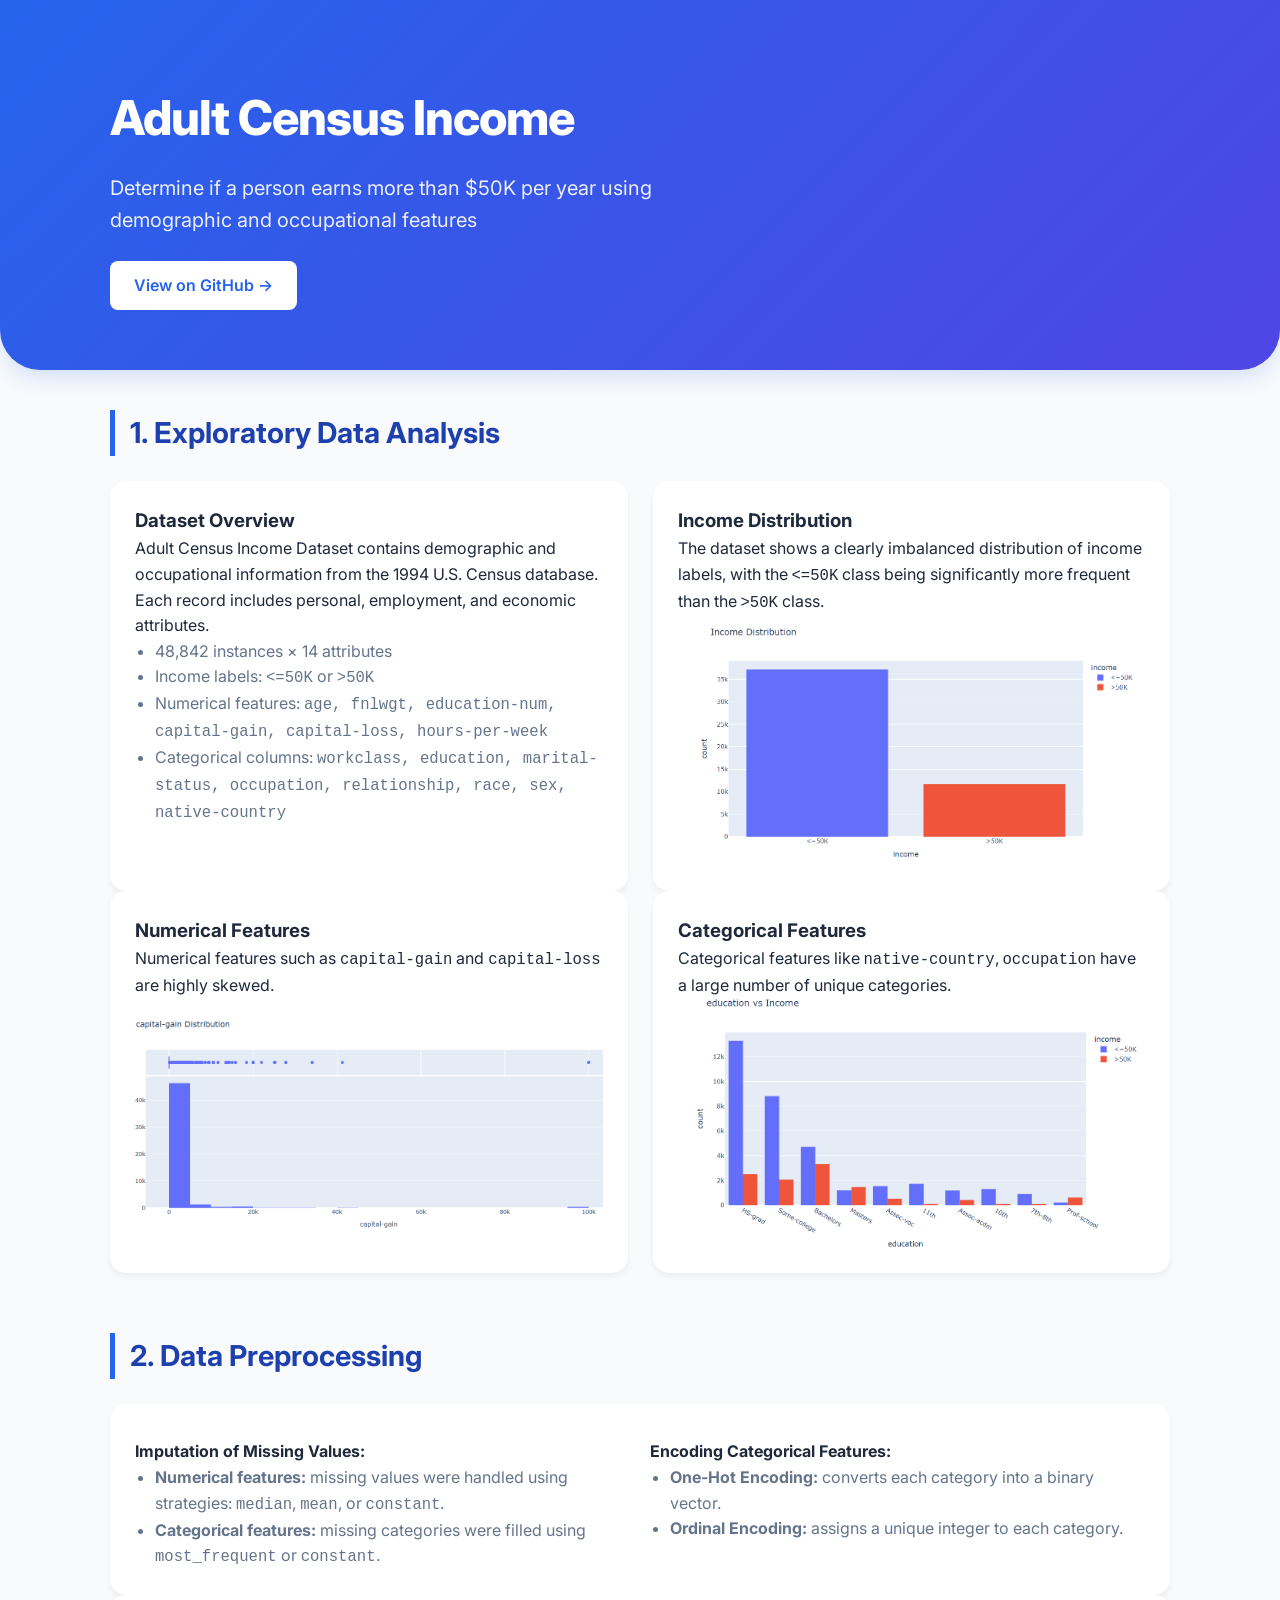
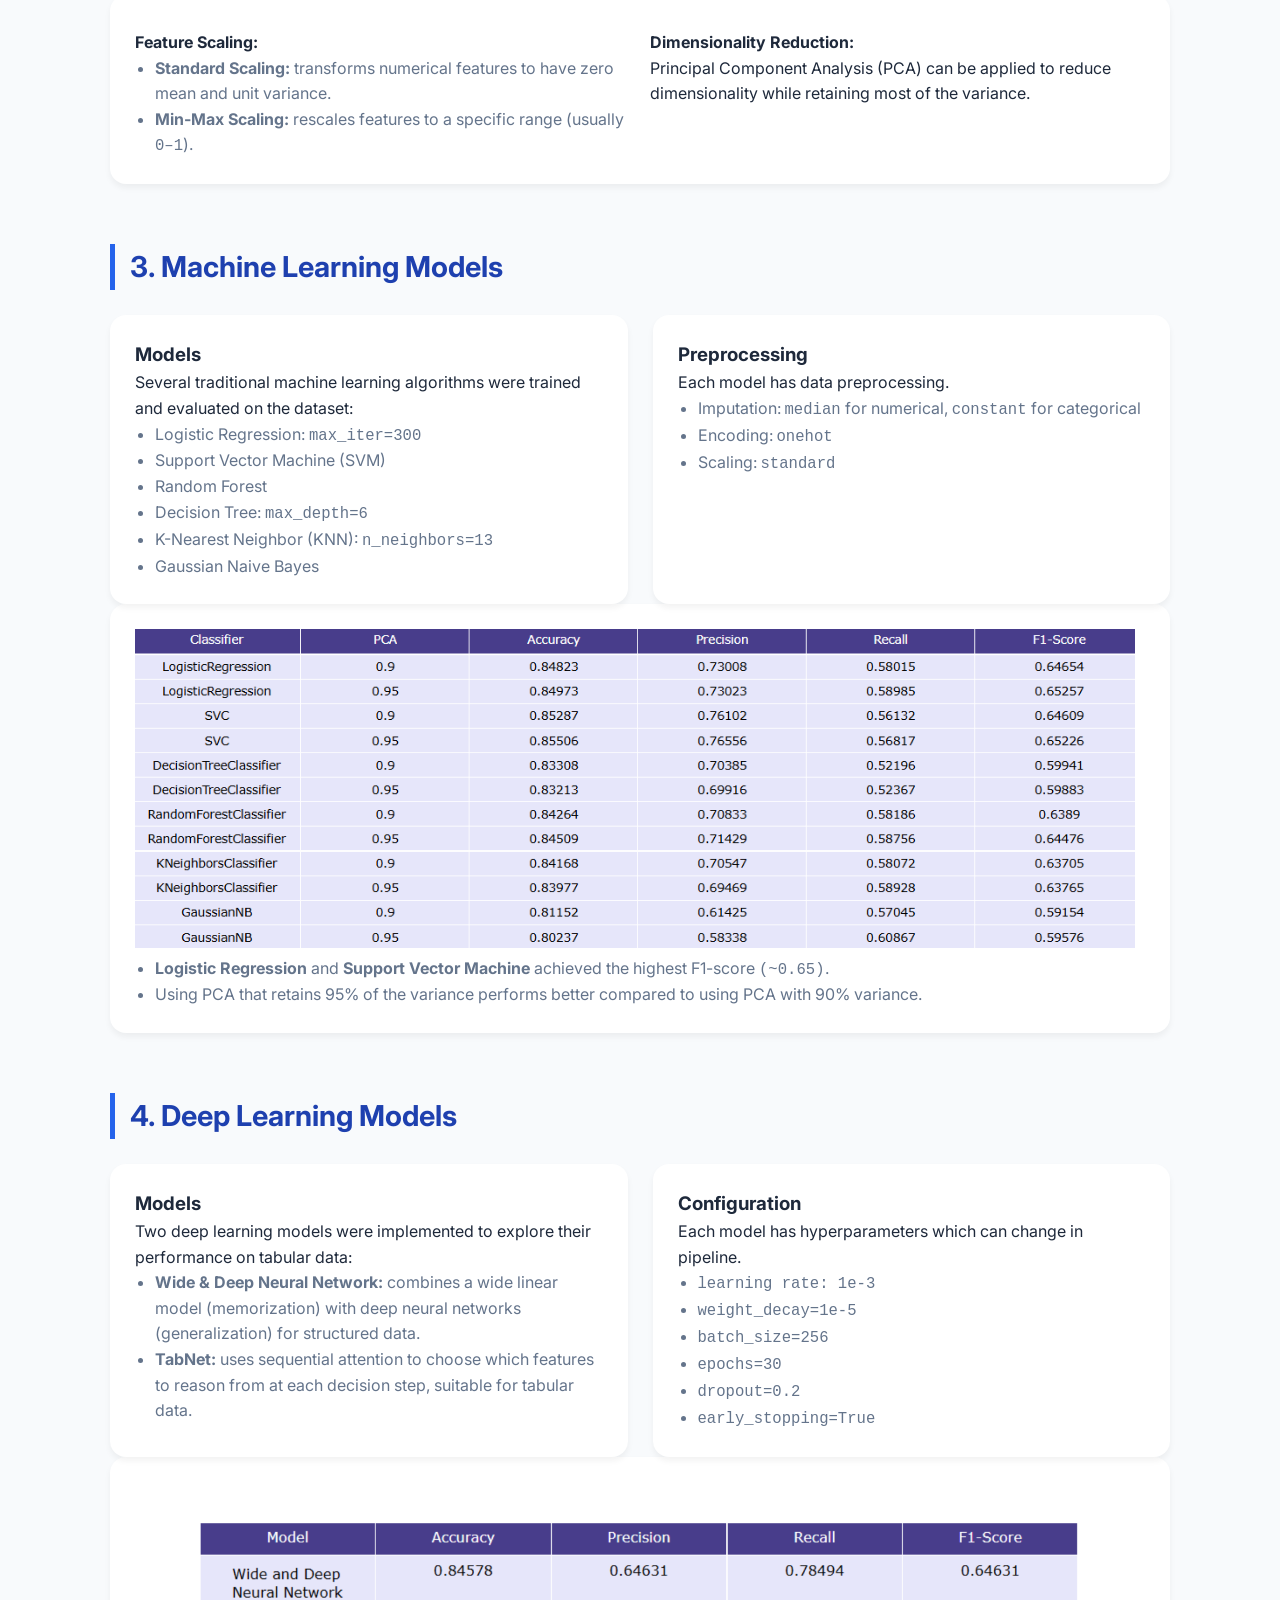
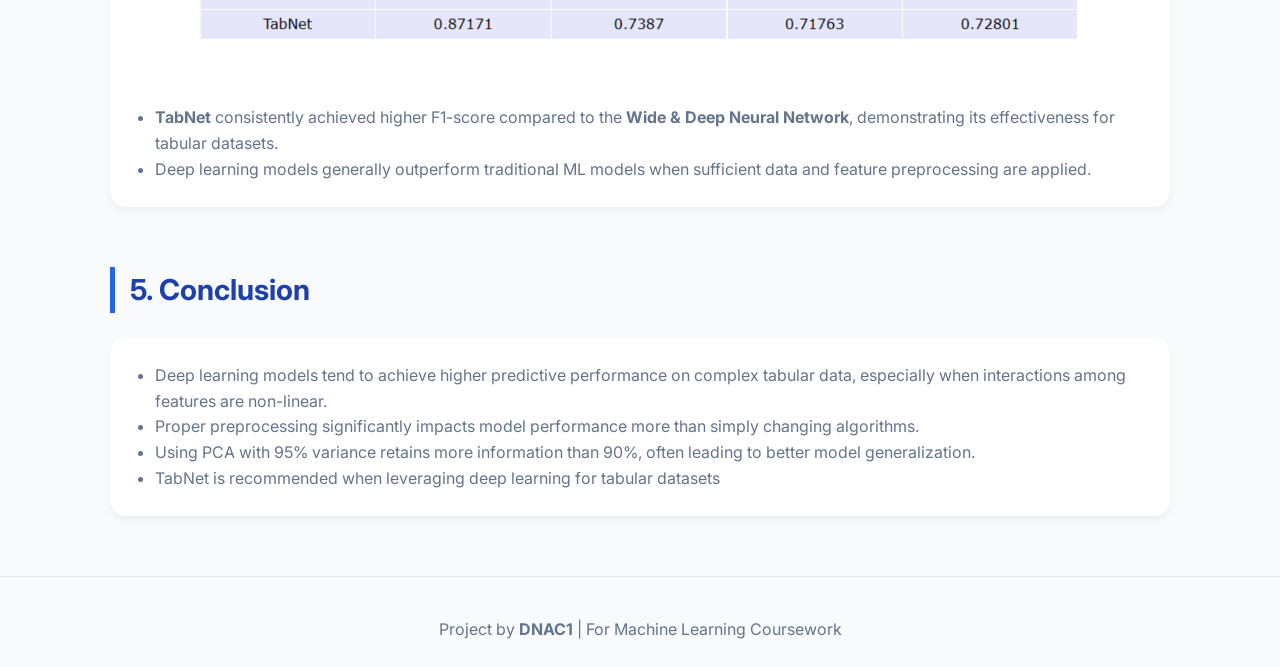
==== docs/assignment1.html @ d0941c01 "assignment1" ====
<!DOCTYPE html>
<html lang="en">
<head>
    <meta charset="UTF-8">
    <meta name="viewport" content="width=device-width, initial-scale=1.0">
    <title>Adult Census Income | Assignment 1</title>
    <link href="https://fonts.googleapis.com/css2?family=Inter:wght@300;400;600;800&display=swap" rel="stylesheet">
    <link rel="icon" href="logo.ico" type="image/x-icon">

    <style>
        /* ======= (same CSS as your original — unchanged) ======= */
        :root {
            --primary: #2563eb;
            --primary-dark: #1e40af;
            --secondary: #f1f5f9;
            --text-main: #1e293b;
            --text-muted: #64748b;
            --bg: #f8fafc;
            --card-bg: #ffffff;
            --success: #10b981;
        }
        * { margin: 0; padding: 0; box-sizing: border-box; }
        body { font-family: 'Inter', sans-serif; background-color: var(--bg); color: var(--text-main); line-height: 1.6; }
        .container { max-width: 1100px; margin: 0 auto; padding: 0 20px; }
        header {
            background: linear-gradient(135deg, #2563eb 0%, #4f46e5 100%);
            color: white;
            padding: 80px 0 60px;
            margin-bottom: 40px;
            border-radius: 0 0 40px 40px;
            box-shadow: 0 10px 25px -5px rgba(37, 99, 235, 0.2);
        }
        h1 { font-size: 3rem; font-weight: 800; margin-bottom: 15px; letter-spacing: -1px; }
        .subtitle { font-size: 1.25rem; opacity: 0.9; max-width: 600px; }
        .btn {
            display: inline-block;
            background: white; color: var(--primary);
            padding: 12px 24px;
            border-radius: 8px;
            text-decoration: none;
            font-weight: 600;
            margin-top: 25px; transition: 0.2s;
        }
        .btn:hover { transform: translateY(-2px); box-shadow: 0 4px 12px rgba(0,0,0,0.15); }
        section { margin-bottom: 60px; }
        .section-title {
            font-size: 1.8rem; margin-bottom: 25px;
            color: var(--primary-dark);
            border-left: 5px solid var(--primary);
            padding-left: 15px;
        }
        .grid { display: grid; grid-template-columns: repeat(auto-fit, minmax(300px,1fr)); gap: 25px; }
        .card {
            background: var(--card-bg);
            border-radius: 16px;
            padding: 25px;
            box-shadow: 0 4px 6px rgba(0,0,0,0.05);
            transition: 0.2s;
        }
        .card:hover { transform: translateY(-3px); }
        .img-placeholder { width: 100%; height: 250px; background: #e2e8f0;
            display: flex; align-items: center; justify-content: center; color: var(--text-muted); font-weight: 600;
            border-radius: 8px; overflow: hidden;
        }
        .img-placeholder img { width: 100%; height: 100%; object-fit: cover; }
        .full-width-img { height: 350px; }
        .metrics-table {
            width: 100%; border-collapse: collapse;
            background: white; border-radius: 12px; overflow: hidden;
            box-shadow: 0 4px 6px rgba(0,0,0,0.05);
        }
        .metrics-table th, .metrics-table td {
            padding: 15px; text-align: left; border-bottom: 1px solid #e2e8f0;
        }
        code {font-size: 1.2em;} 
        .metrics-table th { background: var(--secondary); color: var(--primary-dark); }
        .tag { display:inline-block; padding:4px 8px; border-radius:4px; font-size:0.8rem; font-weight:600;}
        .tag-model { background:#dbeafe; color:#1e40af;}
        .tag-score { background:#d1fae5; color:#065f46;}
        footer { text-align:center; padding:40px; color:var(--text-muted); border-top:1px solid #e2e8f0; }
    </style>
</head>

<body>

<header>
    <div class="container">
        <h1>Adult Census Income</h1>
        <p class="subtitle">Determine if a person earns more than $50K per year using demographic and occupational features</p>
        <a href="https://github.com/broistg/ML-Assignment-DNAC1" class="btn">View on GitHub →</a>
    </div>
</header>

<main class="container">

    <!-- =============================================================== -->
    <!-- 1. Exploratory Data Analysis                                    -->
    <!-- =============================================================== -->

    <section>
        <h2 class="section-title">1. Exploratory Data Analysis</h2>

        <div class="grid">
            <div class="card">
                <h3>Dataset Overview</h3>
                <p>Adult Census Income Dataset contains demographic and occupational information from the 1994 U.S. Census database. Each record includes personal, employment, and economic attributes.</p>
                <ul style="margin-left: 20px; color: var(--text-muted);">
                    <li>48,842 instances × 14 attributes</li>
                    <li>Income labels: <code><=50K</code> or <code>>50K</code></li>
                    <li>Numerical features:</strong> <code>age, fnlwgt, education-num, capital-gain, capital-loss, hours-per-week</code></p></li>
                    <li>Categorical columns:</strong> <code>workclass, education, marital-status, occupation, relationship, race, sex, native-country</code></p></li>
                </ul>
            </div>

            <div class="card">
                <h3>Income Distribution</h3>
                <p>The dataset shows a clearly imbalanced distribution of income labels, with the <code><=50K</code> class being significantly more frequent than the <code>>50K</code> class.</p>
                <div class="img-placeholder">
                    <img src="assets/assignment1/income.png" alt="Income Distribution">
                </div>
            </div>
        </div>

        <div class="grid">
            <div class="card">
                <h3>Numerical Features</h3>
                <p>Numerical features such as <code>capital-gain</code> and <code>capital-loss</code> are highly skewed.</p>
                <div class="img-placeholder">
                    <img src="assets/assignment1/capital-gain.png" alt="capital-gain Distribution">
                </div>
            </div>

            <div class="card">
                <h3>Categorical Features</h3>
                <p>Categorical features like <code>native-country</code>, <code>occupation</code> have a large number of unique categories.</p>
                <div class="img-placeholder">
                    <img src="assets/assignment1/education.png" alt="education Distribution">
                </div>
            </div>
        </div>
    </section>


    <!-- =============================================================== -->
    <!-- 2. Data Preprocessing                                        -->
    <!-- =============================================================== -->

    <section>
        <h2 class="section-title">2. Data Preprocessing</h2>

        <div class="card">
            <div style="display: flex; flex-wrap: wrap; gap: 20px;">

                <div style="flex: 1;">
                    <p style="margin-top:10px;"><strong>Imputation of Missing Values:</strong></p>
                    <ul style="margin-left: 20px; color: var(--text-muted);">
                        <li><p><strong>Numerical features:</strong> missing values were handled using strategies: <code>median</code>, <code>mean</code>, or <code>constant</code>.</p></li>
                        <li><p><strong>Categorical features:</strong> missing categories were filled using <code>most_frequent</code> or <code>constant</code>.</p></li>
                    </ul>
                </div>

                <div style="flex: 1;">
                    <p style="margin-top:10px;"><strong>Encoding Categorical Features:</strong></p>
                    <ul style="margin-left: 20px; color: var(--text-muted);">
                        <li><p><strong>One-Hot Encoding:</strong> converts each category into a binary vector.</p></li>
                        <li><p><strong>Ordinal Encoding:</strong> assigns a unique integer to each category.</p></li>
                    </ul>
                </div>

            </div>
        </div>
        <div class="card">
            <div style="display: flex; flex-wrap: wrap; gap: 20px;">

                <div style="flex: 1;">
                    <p style="margin-top:10px;"><strong>Feature Scaling:</strong></p>
                    <ul style="margin-left: 20px; color: var(--text-muted);">
                        <li><p><strong>Standard Scaling:</strong> transforms numerical features to have zero mean and unit variance.</p></li>
                        <li><p><strong>Min-Max Scaling:</strong> rescales features to a specific range (usually <code>0–1</code>).</p></li>
                    </ul>
                </div>

                <div style="flex: 1;">
                    <p style="margin-top:10px;"><strong>Dimensionality Reduction:</strong></p>
                    <p>Principal Component Analysis (PCA) can be applied to reduce dimensionality while retaining most of the variance.</p>
                </div>

            </div>
        </div>

    </section>


    <!-- =============================================================== -->
    <!-- 3. Machine Learning Models                                            -->
    <!-- =============================================================== -->

    <section>
        <h2 class="section-title">3. Machine Learning Models</h2>

        <div class="grid">

            <div class="card">
                <h3>Models</h3>
                <p>Several traditional machine learning algorithms were trained and evaluated on the dataset:</p>
                <ul style="margin-left: 20px; color: var(--text-muted);">
                    <li><p>Logistic Regression: <code>max_iter=300</code></p></li>
                    <li><p>Support Vector Machine (SVM)</p></li>
                    <li><p>Random Forest</p></li>
                    <li><p>Decision Tree: <code>max_depth=6</code></p></li>
                    <li><p>K-Nearest Neighbor (KNN): <code>n_neighbors=13</code></p></li>
                    <li><p>Gaussian Naive Bayes</p></li>
                </ul>
            </div>

            <div class="card">
                <h3>Preprocessing</h3>
                <p>Each model has data preprocessing.  
                <ul style="margin-left: 20px; color: var(--text-muted);">
                    <li><p>Imputation: <code>median</code> for numerical, <code>constant</code> for categorical</p></li>
                    <li><p>Encoding: <code>onehot</code></p></li>
                    <li><p>Scaling: <code>standard</code></p></li>
                </ul>
            </div>

        </div>

        <div class="card">
            <img src="assets/assignment1/compare_1.png" alt="Compare" width=1000 height="auto">

            <div style="display: flex; flex-wrap: wrap; gap: 20px;">

                <div style="flex: 1;">
                    <ul style="margin-left: 20px; color: var(--text-muted);">
                        <li><p><strong>Logistic Regression</strong> and <strong>Support Vector Machine</strong> achieved the highest F1-score <code>(~0.65)</code>.</p></li>
                        <li><p>Using PCA that retains 95% of the variance performs better compared to using PCA with 90% variance.</p></li>
                    </ul>
                </div>

            </div>
        </div>

    </section>


    <!-- =============================================================== -->
    <!-- 4. Deep Learning Models                             -->
    <!-- =============================================================== -->

    <section>
        <h2 class="section-title">4. Deep Learning Models</h2>

        <div class="grid">

            <div class="card">
                <h3>Models</h3>
                <p>Two deep learning models were implemented to explore their performance on tabular data:</p>
                <ul style="margin-left: 20px; color: var(--text-muted);">
                    <li><p><strong>Wide & Deep Neural Network:</strong> combines a wide linear model (memorization) with deep neural networks (generalization) for structured data.</p></li>
                    <li><p><strong>TabNet:</strong> uses sequential attention to choose which features to reason from at each decision step, suitable for tabular data.</p></li>
                </ul>
            </div>

            <div class="card">
                <h3>Configuration</h3>
                <p>Each model has hyperparameters which can change in pipeline.  
                <ul style="margin-left: 20px; color: var(--text-muted);">
                    <li><p><code>learning rate: 1e-3</code></p></li>
                    <li><p><code>weight_decay=1e-5</code></p></li>
                    <li><p><code>batch_size=256</code></p></li>
                    <li><p><code>epochs=30</code></p></li>
                    <li><p><code>dropout=0.2</code></p></li>
                    <li><p><code>early_stopping=True</code></p></li>
                </ul>
            </div>

        </div>

        <div class="card">
            <img src="assets/assignment1/compare_2.png" alt="Compare" width=1000 height="auto">

            <div style="display: flex; flex-wrap: wrap; gap: 20px;">

                <div style="flex: 1;">
                    <ul style="margin-left: 20px; color: var(--text-muted);">
                        <li><p><strong>TabNet</strong> consistently achieved higher F1-score compared to the <strong>Wide & Deep Neural Network</strong>, demonstrating its effectiveness for tabular datasets.</p></li>
                        <li><p>Deep learning models generally outperform traditional ML models when sufficient data and feature preprocessing are applied.</p></li>
                    </ul>
                </div>

            </div>
        </div>

    </section>


    <!-- =============================================================== -->
    <!-- 5. Conclusion                                                   -->
    <!-- =============================================================== -->

    <section>
        <h2 class="section-title">5. Conclusion</h2>

        <div class="card">
            <ul style="margin-left:20px; color:var(--text-muted);">
                <li>Deep learning models tend to achieve higher predictive performance on complex tabular data, especially when interactions among features are non-linear.</li>
                <li>Proper preprocessing significantly impacts model performance more than simply changing algorithms.</li>
                <li>Using PCA with 95% variance retains more information than 90%, often leading to better model generalization.</li>
                <li>TabNet is recommended when leveraging deep learning for tabular datasets</li>
            </ul>
        </div>
    </section>

</main>

<footer>
    <p>Project by <strong>DNAC1</strong> | For Machine Learning Coursework</p>
</footer>

</body>
</html>
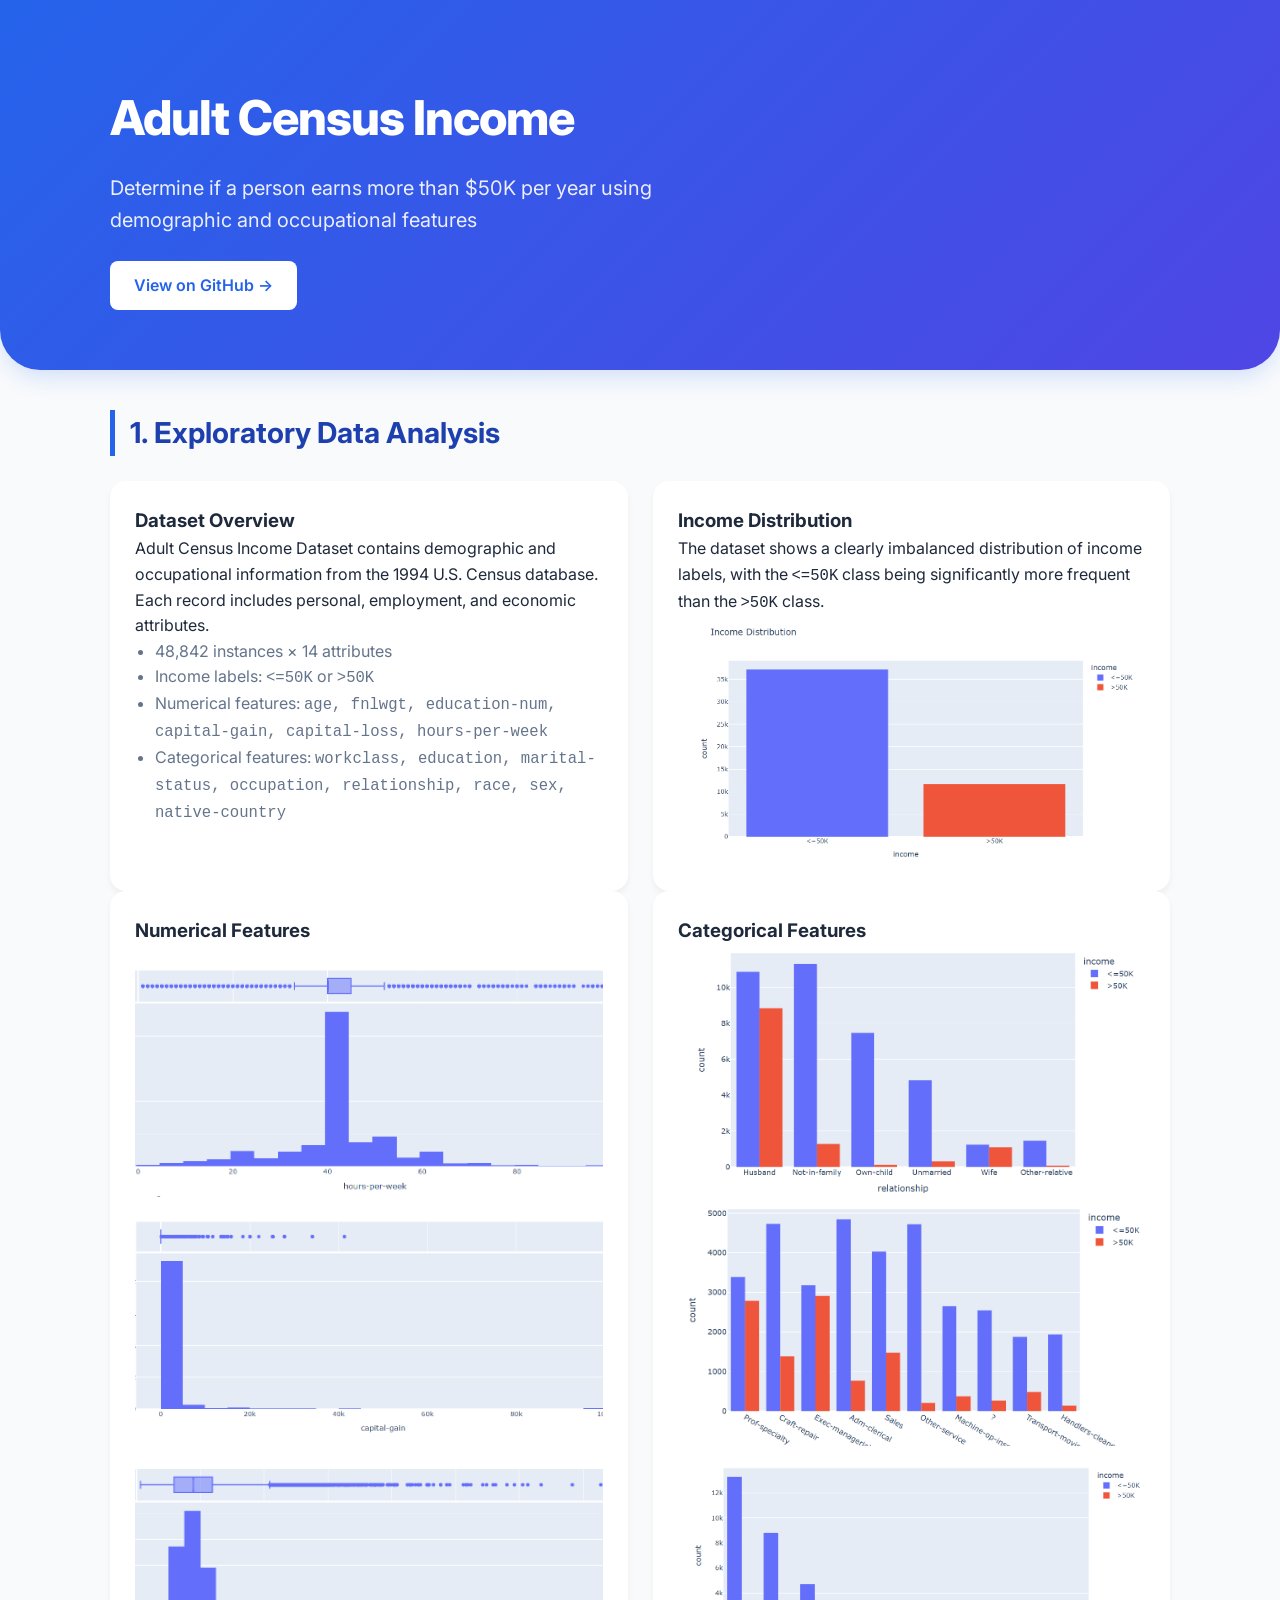
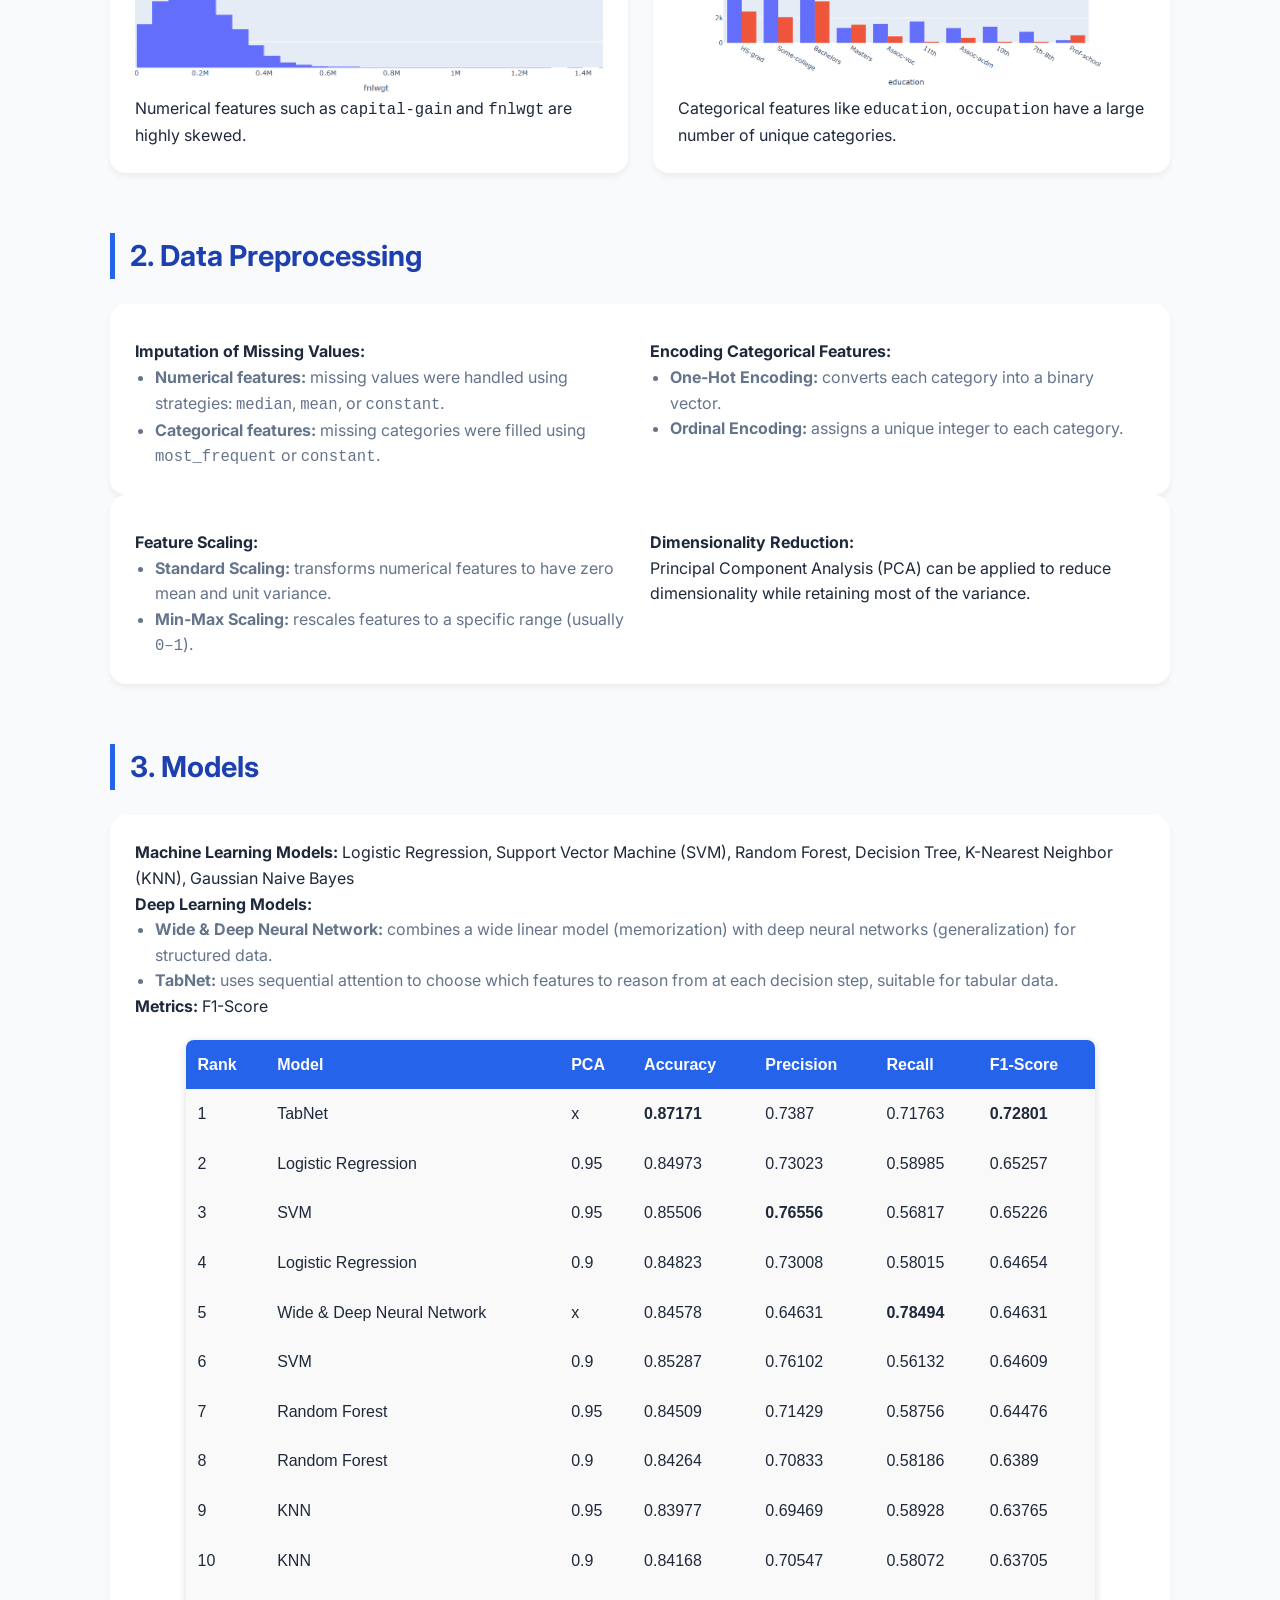
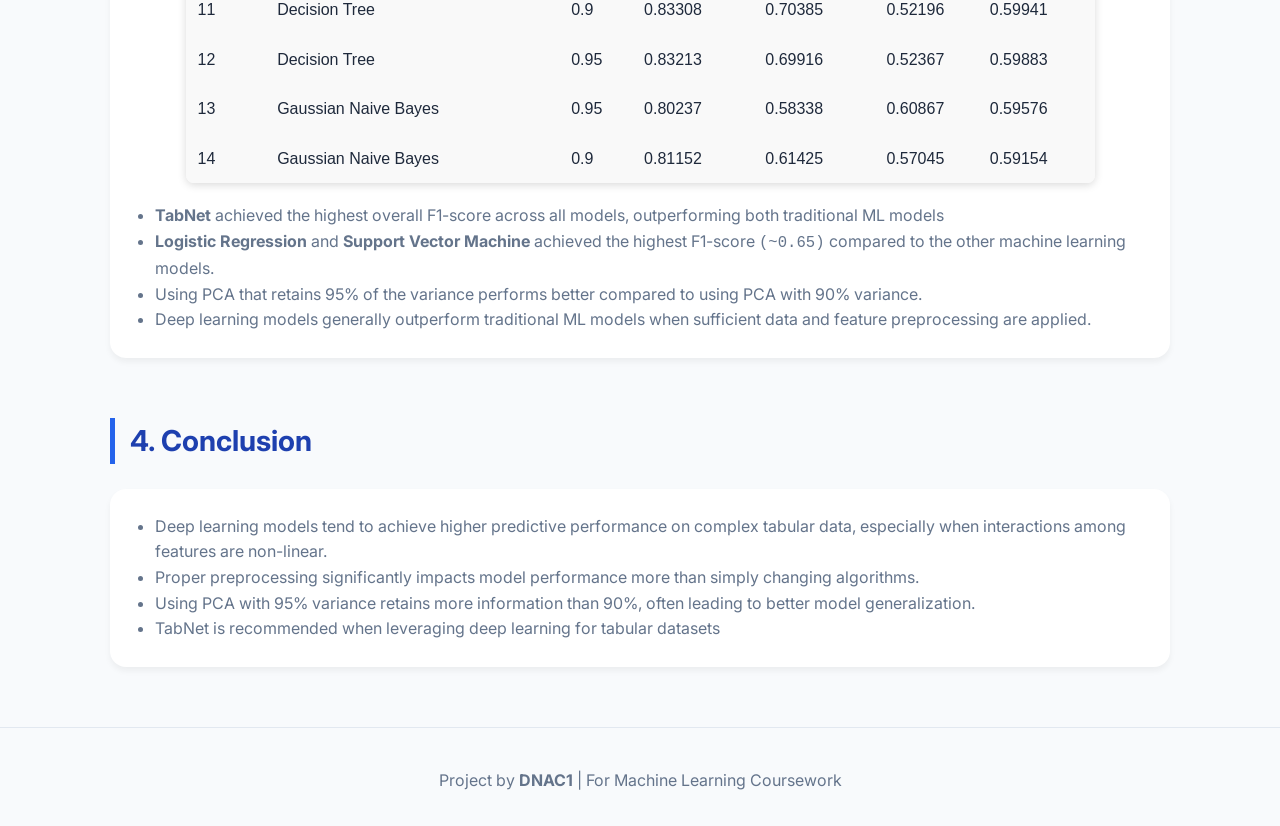
==== commit c79b7feb: "assignment1" ====
--- a/docs/assignment1.html
+++ b/docs/assignment1.html
@@ -108,7 +108,7 @@
                     <li>48,842 instances × 14 attributes</li>
                     <li>Income labels: <code><=50K</code> or <code>>50K</code></li>
                     <li>Numerical features:</strong> <code>age, fnlwgt, education-num, capital-gain, capital-loss, hours-per-week</code></p></li>
-                    <li>Categorical columns:</strong> <code>workclass, education, marital-status, occupation, relationship, race, sex, native-country</code></p></li>
+                    <li>Categorical features:</strong> <code>workclass, education, marital-status, occupation, relationship, race, sex, native-country</code></p></li>
                 </ul>
             </div>
 
@@ -124,18 +124,30 @@
         <div class="grid">
             <div class="card">
                 <h3>Numerical Features</h3>
-                <p>Numerical features such as <code>capital-gain</code> and <code>capital-loss</code> are highly skewed.</p>
+                <div class="img-placeholder">
+                    <img src="assets/assignment1/hours.png" alt="capital-gain Distribution">
+                </div>
                 <div class="img-placeholder">
                     <img src="assets/assignment1/capital-gain.png" alt="capital-gain Distribution">
                 </div>
+                <div class="img-placeholder">
+                    <img src="assets/assignment1/fnlwgt.png" alt="capital-gain Distribution">
+                </div>
+                <p>Numerical features such as <code>capital-gain</code> and <code>fnlwgt</code> are highly skewed.</p>
             </div>
 
             <div class="card">
                 <h3>Categorical Features</h3>
-                <p>Categorical features like <code>native-country</code>, <code>occupation</code> have a large number of unique categories.</p>
+                <div class="img-placeholder">
+                    <img src="assets/assignment1/relation.png" alt="education Distribution">
+                </div>
+                <div class="img-placeholder">
+                    <img src="assets/assignment1/occupation.png" alt="education Distribution">
+                </div>
                 <div class="img-placeholder">
                     <img src="assets/assignment1/education.png" alt="education Distribution">
                 </div>
+                <p>Categorical features like <code>education</code>, <code>occupation</code> have a large number of unique categories.</p>
             </div>
         </div>
     </section>
@@ -196,110 +208,185 @@
     <!-- =============================================================== -->
 
     <section>
-        <h2 class="section-title">3. Machine Learning Models</h2>
+        <h2 class="section-title">3. Models</h2>
 
         <div class="grid">
 
             <div class="card">
-                <h3>Models</h3>
-                <p>Several traditional machine learning algorithms were trained and evaluated on the dataset:</p>
+                <p><strong>Machine Learning Models: </strong>Logistic Regression, Support Vector Machine (SVM), Random Forest, 
+                Decision Tree, K-Nearest Neighbor (KNN), Gaussian Naive Bayes</p>
+
+                <p><strong>Deep Learning Models: </strong></p>
                 <ul style="margin-left: 20px; color: var(--text-muted);">
-                    <li><p>Logistic Regression: <code>max_iter=300</code></p></li>
-                    <li><p>Support Vector Machine (SVM)</p></li>
-                    <li><p>Random Forest</p></li>
-                    <li><p>Decision Tree: <code>max_depth=6</code></p></li>
-                    <li><p>K-Nearest Neighbor (KNN): <code>n_neighbors=13</code></p></li>
-                    <li><p>Gaussian Naive Bayes</p></li>
+                <li><p><strong>Wide & Deep Neural Network:</strong> combines a wide linear model (memorization) with deep neural networks (generalization) for structured data.</p></li>
+                <li><p><strong>TabNet:</strong> uses sequential attention to choose which features to reason from at each decision step, suitable for tabular data.</p></li>
                 </ul>
-            </div>
-
-            <div class="card">
-                <h3>Preprocessing</h3>
-                <p>Each model has data preprocessing.  
+
+                <p><strong>Metrics: </strong> F1-Score</p>
+
+                <table style="width: 90%; margin: 20px auto; border-collapse: collapse; font-family: Arial, sans-serif; font-size: 16px; box-shadow: 0 2px 8px rgba(0,0,0,0.15); border-radius: 8px; overflow: hidden;">
+                    <thead>
+                        <tr style="background: #2563eb; color: white; text-align: left;">
+                            <th style="padding: 12px;">Rank</th>
+                            <th style="padding: 12px;">Model</th>
+                            <th style="padding: 12px;">PCA</th>
+                            <th style="padding: 12px;">Accuracy</th>
+                            <th style="padding: 12px;">Precision</th>
+                            <th style="padding: 12px;">Recall</th>
+                            <th style="padding: 12px;">F1-Score</th>
+                        </tr>
+                    </thead>
+                    <tbody>
+                        <tr style="background: #f9f9f9;">
+                            <td style="padding: 12px;">1</td>
+                            <td style="padding: 12px;">TabNet</td>
+                            <td style="padding: 12px;">x</td>
+                            <td style="padding: 12px;"><strong>0.87171</strong></td>
+                            <td style="padding: 12px;">0.7387</td>
+                            <td style="padding: 12px;">0.71763</td>
+                            <td style="padding: 12px;"><strong>0.72801</strong></td>
+                        </tr>
+                        <tr style="background: #f9f9f9;">
+                            <td style="padding: 12px;">2</td>
+                            <td style="padding: 12px;">Logistic Regression</td>
+                            <td style="padding: 12px;">0.95</td>
+                            <td style="padding: 12px;">0.84973</td>
+                            <td style="padding: 12px;">0.73023</td>
+                            <td style="padding: 12px;">0.58985</td>
+                            <td style="padding: 12px;">0.65257</td>
+                        </tr>
+                        <tr style="background: #f9f9f9;">
+                            <td style="padding: 12px;">3</td>
+                            <td style="padding: 12px;">SVM</td>
+                            <td style="padding: 12px;">0.95</td>
+                            <td style="padding: 12px;">0.85506</td>
+                            <td style="padding: 12px;"><strong>0.76556</strong></td>
+                            <td style="padding: 12px;">0.56817</td>
+                            <td style="padding: 12px;">0.65226</td>
+                        </tr>
+                        <tr style="background: #f9f9f9;">
+                            <td style="padding: 12px;">4</td>
+                            <td style="padding: 12px;">Logistic Regression</td>
+                            <td style="padding: 12px;">0.9</td>
+                            <td style="padding: 12px;">0.84823</td>
+                            <td style="padding: 12px;">0.73008</td>
+                            <td style="padding: 12px;">0.58015</td>
+                            <td style="padding: 12px;">0.64654</td>
+                        </tr>
+                        <tr style="background: #f9f9f9;">
+                            <td style="padding: 12px;">5</td>
+                            <td style="padding: 12px;">Wide & Deep Neural Network</td>
+                            <td style="padding: 12px;">x</td>
+                            <td style="padding: 12px;">0.84578</td>
+                            <td style="padding: 12px;">0.64631</td>
+                            <td style="padding: 12px;"><strong>0.78494</strong></td>
+                            <td style="padding: 12px;">0.64631</td>
+                        </tr>
+                        <tr style="background: #f9f9f9;">
+                            <td style="padding: 12px;">6</td>
+                            <td style="padding: 12px;">SVM</td>
+                            <td style="padding: 12px;">0.9</td>
+                            <td style="padding: 12px;">0.85287</td>
+                            <td style="padding: 12px;">0.76102</td>
+                            <td style="padding: 12px;">0.56132</td>
+                            <td style="padding: 12px;">0.64609</td>
+                        </tr>
+                        <tr style="background: #f9f9f9;">
+                            <td style="padding: 12px;">7</td>
+                            <td style="padding: 12px;">Random Forest</td>
+                            <td style="padding: 12px;">0.95</td>
+                            <td style="padding: 12px;">0.84509</td>
+                            <td style="padding: 12px;">0.71429</td>
+                            <td style="padding: 12px;">0.58756</td>
+                            <td style="padding: 12px;">0.64476</td>
+                        </tr>
+                        <tr style="background: #f9f9f9;">
+                            <td style="padding: 12px;">8</td>
+                            <td style="padding: 12px;">Random Forest</td>
+                            <td style="padding: 12px;">0.9</td>
+                            <td style="padding: 12px;">0.84264</td>
+                            <td style="padding: 12px;">0.70833</td>
+                            <td style="padding: 12px;">0.58186</td>
+                            <td style="padding: 12px;">0.6389</td>
+                        </tr>
+                        <tr style="background: #f9f9f9;">
+                            <td style="padding: 12px;">9</td>
+                            <td style="padding: 12px;">KNN</td>
+                            <td style="padding: 12px;">0.95</td>
+                            <td style="padding: 12px;">0.83977</td>
+                            <td style="padding: 12px;">0.69469</td>
+                            <td style="padding: 12px;">0.58928</td>
+                            <td style="padding: 12px;">0.63765</td>
+                        </tr>
+                        <tr style="background: #f9f9f9;">
+                            <td style="padding: 12px;">10</td>
+                            <td style="padding: 12px;">KNN</td>
+                            <td style="padding: 12px;">0.9</td>
+                            <td style="padding: 12px;">0.84168</td>
+                            <td style="padding: 12px;">0.70547</td>
+                            <td style="padding: 12px;">0.58072</td>
+                            <td style="padding: 12px;">0.63705</td>
+                        </tr>
+                        <tr style="background: #f9f9f9;">
+                            <td style="padding: 12px;">11</td>
+                            <td style="padding: 12px;">Decision Tree</td>
+                            <td style="padding: 12px;">0.9</td>
+                            <td style="padding: 12px;">0.83308</td>
+                            <td style="padding: 12px;">0.70385</td>
+                            <td style="padding: 12px;">0.52196</td>
+                            <td style="padding: 12px;">0.59941</td>
+                        </tr>
+                        <tr style="background: #f9f9f9;">
+                            <td style="padding: 12px;">12</td>
+                            <td style="padding: 12px;">Decision Tree</td>
+                            <td style="padding: 12px;">0.95</td>
+                            <td style="padding: 12px;">0.83213</td>
+                            <td style="padding: 12px;">0.69916</td>
+                            <td style="padding: 12px;">0.52367</td>
+                            <td style="padding: 12px;">0.59883</td>
+                        </tr>
+                        <tr style="background: #f9f9f9;">
+                            <td style="padding: 12px;">13</td>
+                            <td style="padding: 12px;">Gaussian Naive Bayes</td>
+                            <td style="padding: 12px;">0.95</td>
+                            <td style="padding: 12px;">0.80237</td>
+                            <td style="padding: 12px;">0.58338</td>
+                            <td style="padding: 12px;">0.60867</td>
+                            <td style="padding: 12px;">0.59576</td>
+                        </tr>
+                        <tr style="background: #f9f9f9;">
+                            <td style="padding: 12px;">14</td>
+                            <td style="padding: 12px;">Gaussian Naive Bayes</td>
+                            <td style="padding: 12px;">0.9</td>
+                            <td style="padding: 12px;">0.81152</td>
+                            <td style="padding: 12px;">0.61425</td>
+                            <td style="padding: 12px;">0.57045</td>
+                            <td style="padding: 12px;">0.59154</td>
+                        </tr>
+                    </tbody>
+                </table>
+
                 <ul style="margin-left: 20px; color: var(--text-muted);">
-                    <li><p>Imputation: <code>median</code> for numerical, <code>constant</code> for categorical</p></li>
-                    <li><p>Encoding: <code>onehot</code></p></li>
-                    <li><p>Scaling: <code>standard</code></p></li>
+                    <li><p><strong>TabNet</strong> achieved the highest overall F1-score across all models, outperforming both traditional ML models</p></li>
+                    <li><p><strong>Logistic Regression</strong> and <strong>Support Vector Machine</strong> achieved the highest F1-score <code>(~0.65)</code> compared to the other machine learning models.</p></li>
+                    <li><p>Using PCA that retains 95% of the variance performs better compared to using PCA with 90% variance.</p></li>
+                    <li><p>Deep learning models generally outperform traditional ML models when sufficient data and feature preprocessing are applied.</p></li>
                 </ul>
-            </div>
-
-        </div>
-
-        <div class="card">
-            <img src="assets/assignment1/compare_1.png" alt="Compare" width=1000 height="auto">
-
-            <div style="display: flex; flex-wrap: wrap; gap: 20px;">
-
-                <div style="flex: 1;">
-                    <ul style="margin-left: 20px; color: var(--text-muted);">
-                        <li><p><strong>Logistic Regression</strong> and <strong>Support Vector Machine</strong> achieved the highest F1-score <code>(~0.65)</code>.</p></li>
-                        <li><p>Using PCA that retains 95% of the variance performs better compared to using PCA with 90% variance.</p></li>
-                    </ul>
-                </div>
-
-            </div>
-        </div>
+
+            </div>
+
+        </div>
+
 
     </section>
 
 
     <!-- =============================================================== -->
-    <!-- 4. Deep Learning Models                             -->
+    <!-- 4. Conclusion                                                   -->
     <!-- =============================================================== -->
 
     <section>
-        <h2 class="section-title">4. Deep Learning Models</h2>
-
-        <div class="grid">
-
-            <div class="card">
-                <h3>Models</h3>
-                <p>Two deep learning models were implemented to explore their performance on tabular data:</p>
-                <ul style="margin-left: 20px; color: var(--text-muted);">
-                    <li><p><strong>Wide & Deep Neural Network:</strong> combines a wide linear model (memorization) with deep neural networks (generalization) for structured data.</p></li>
-                    <li><p><strong>TabNet:</strong> uses sequential attention to choose which features to reason from at each decision step, suitable for tabular data.</p></li>
-                </ul>
-            </div>
-
-            <div class="card">
-                <h3>Configuration</h3>
-                <p>Each model has hyperparameters which can change in pipeline.  
-                <ul style="margin-left: 20px; color: var(--text-muted);">
-                    <li><p><code>learning rate: 1e-3</code></p></li>
-                    <li><p><code>weight_decay=1e-5</code></p></li>
-                    <li><p><code>batch_size=256</code></p></li>
-                    <li><p><code>epochs=30</code></p></li>
-                    <li><p><code>dropout=0.2</code></p></li>
-                    <li><p><code>early_stopping=True</code></p></li>
-                </ul>
-            </div>
-
-        </div>
-
-        <div class="card">
-            <img src="assets/assignment1/compare_2.png" alt="Compare" width=1000 height="auto">
-
-            <div style="display: flex; flex-wrap: wrap; gap: 20px;">
-
-                <div style="flex: 1;">
-                    <ul style="margin-left: 20px; color: var(--text-muted);">
-                        <li><p><strong>TabNet</strong> consistently achieved higher F1-score compared to the <strong>Wide & Deep Neural Network</strong>, demonstrating its effectiveness for tabular datasets.</p></li>
-                        <li><p>Deep learning models generally outperform traditional ML models when sufficient data and feature preprocessing are applied.</p></li>
-                    </ul>
-                </div>
-
-            </div>
-        </div>
-
-    </section>
-
-
-    <!-- =============================================================== -->
-    <!-- 5. Conclusion                                                   -->
-    <!-- =============================================================== -->
-
-    <section>
-        <h2 class="section-title">5. Conclusion</h2>
+        <h2 class="section-title">4. Conclusion</h2>
 
         <div class="card">
             <ul style="margin-left:20px; color:var(--text-muted);">
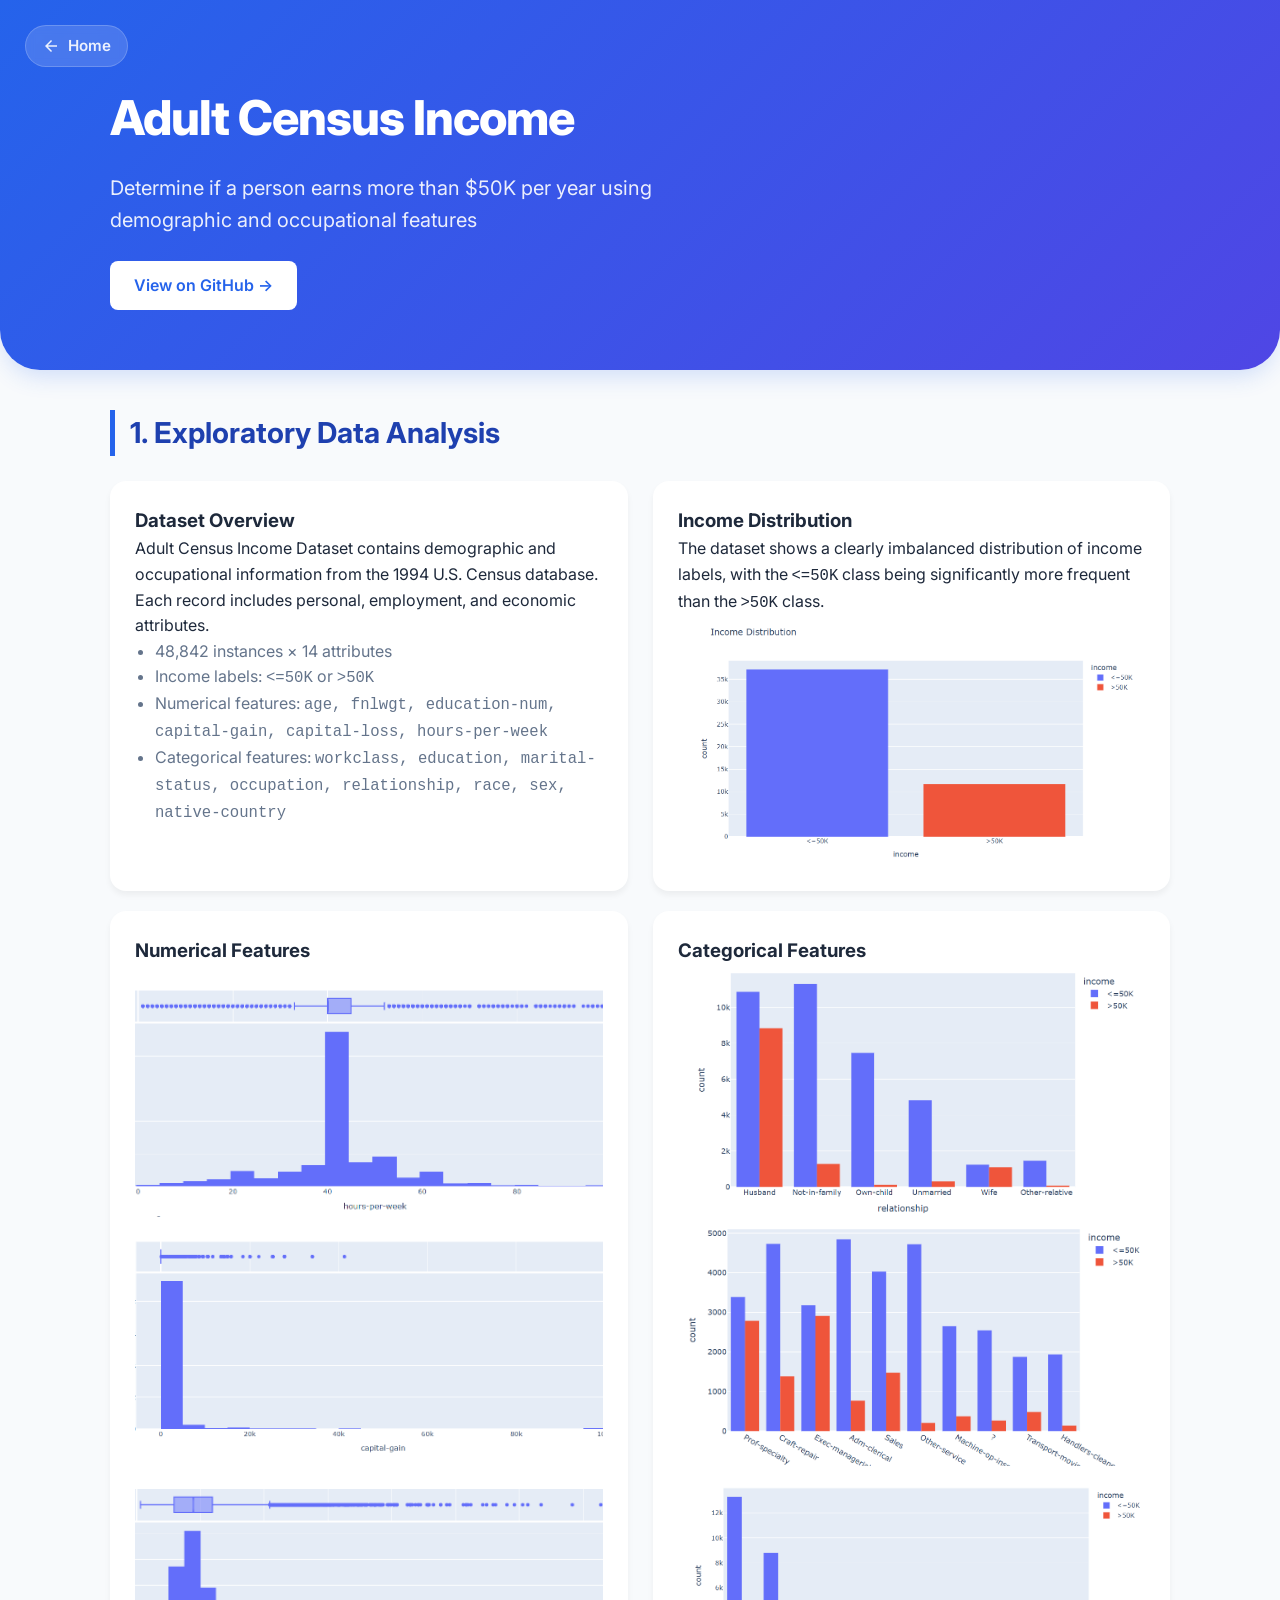
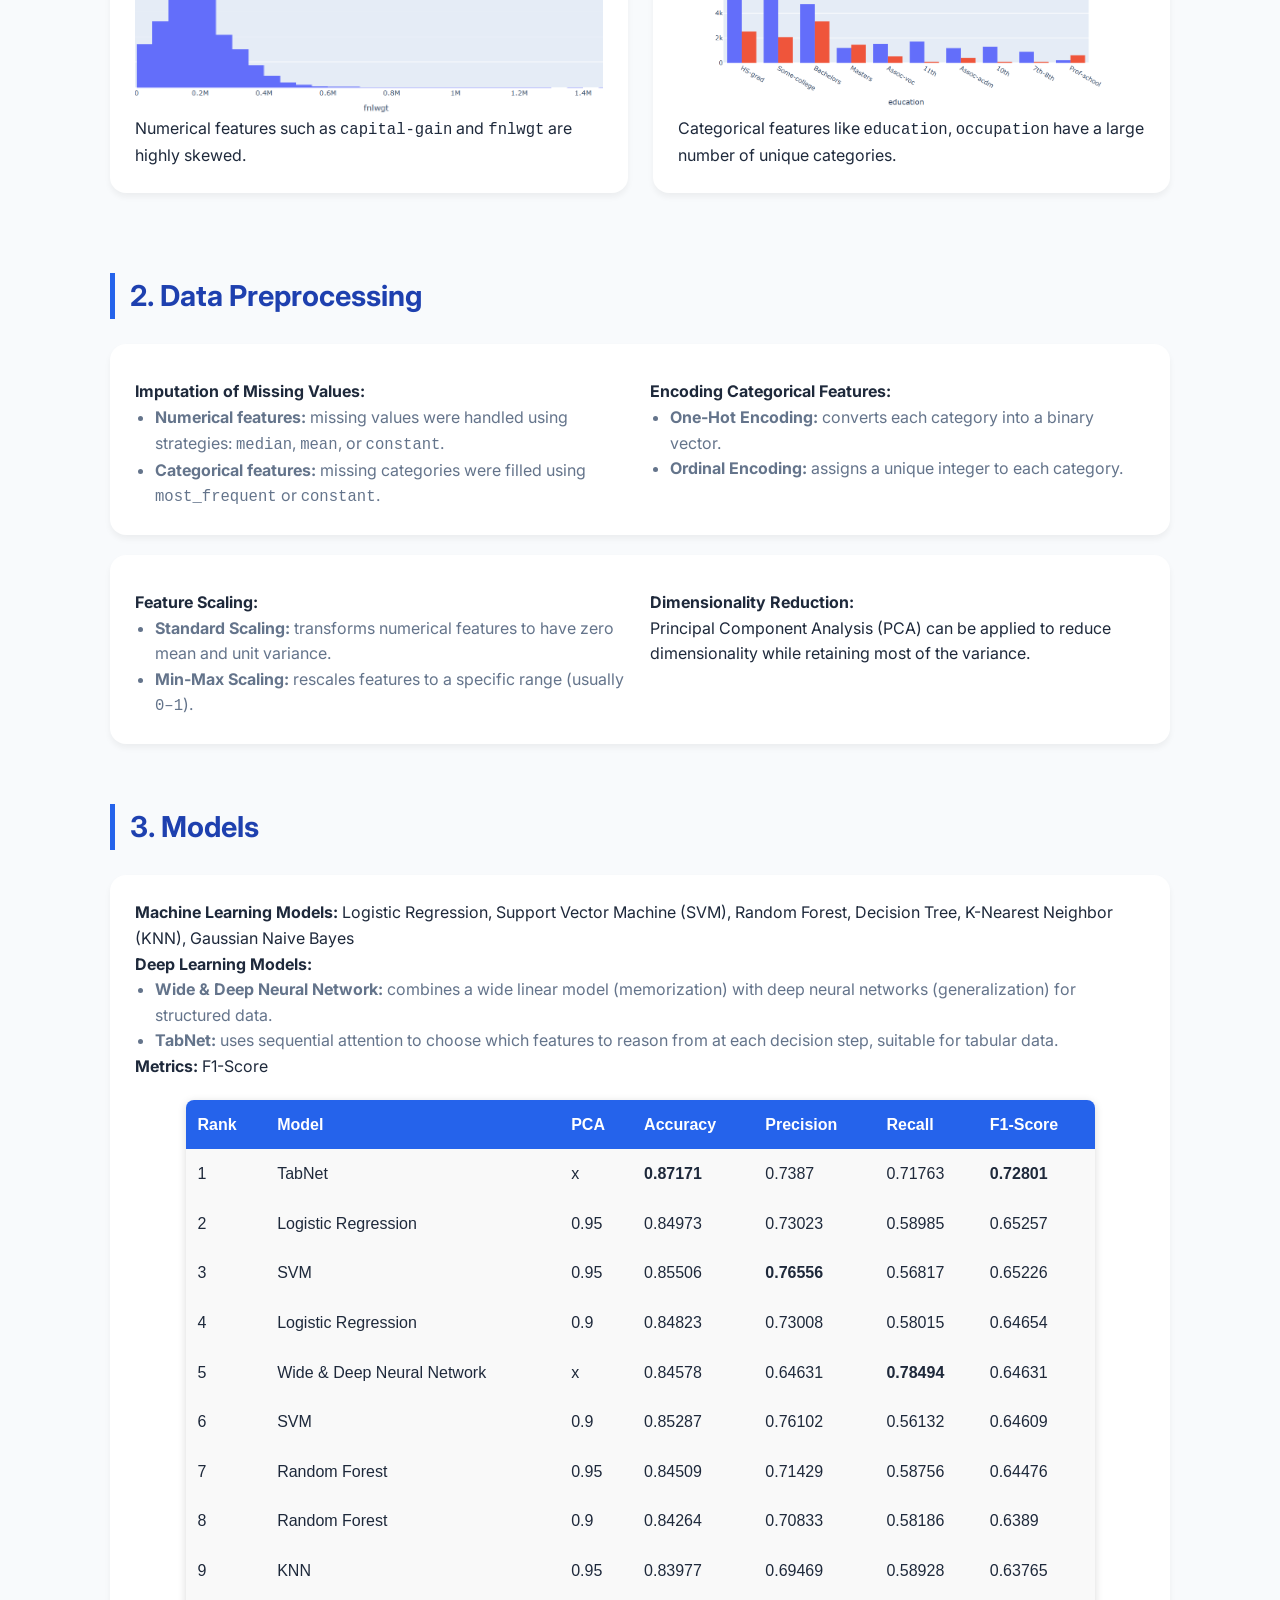
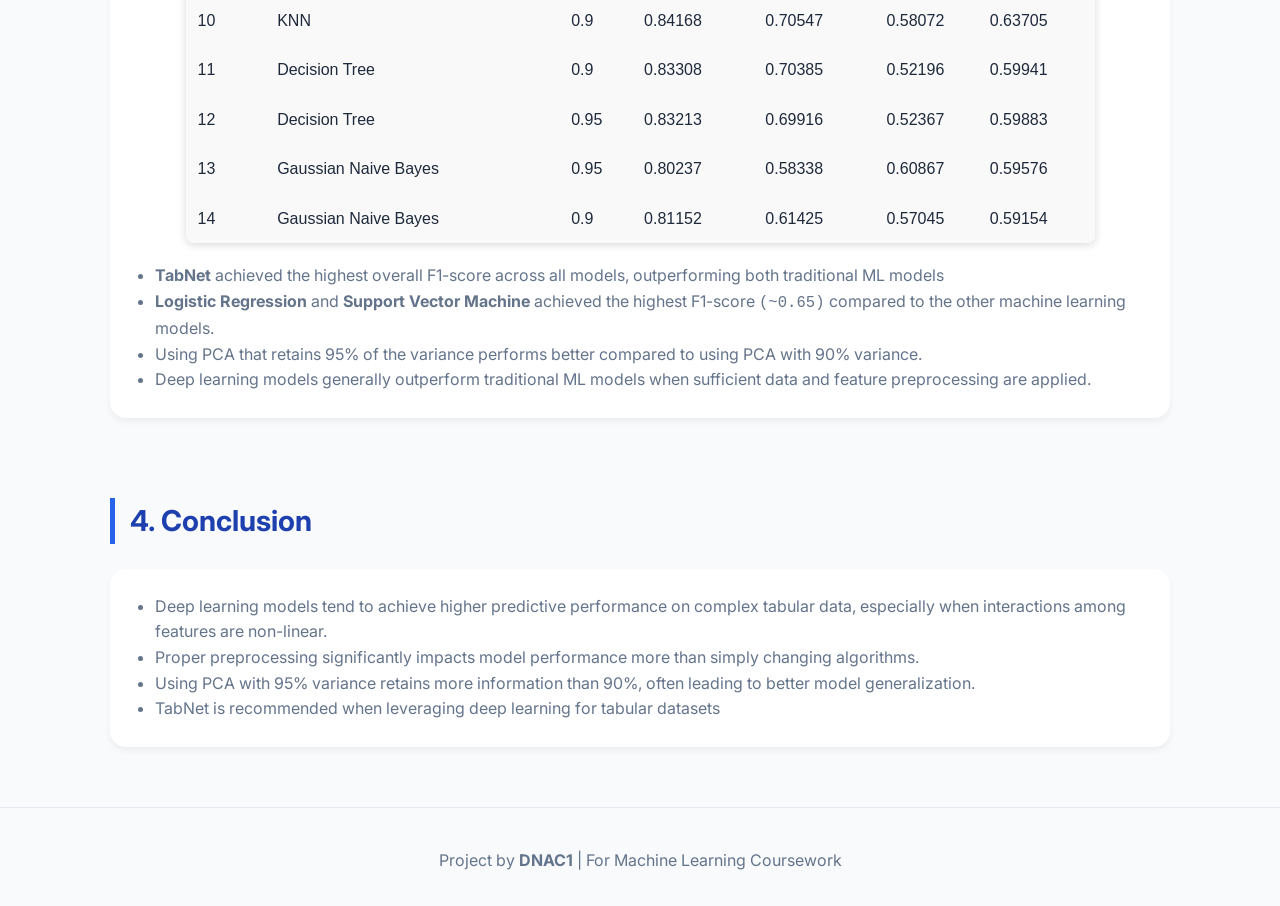
==== commit 5bb520d4: "added home buttons" ====
--- a/docs/assignment1.html
+++ b/docs/assignment1.html
@@ -8,7 +8,6 @@
     <link rel="icon" href="logo.ico" type="image/x-icon">
 
     <style>
-        /* ======= (same CSS as your original — unchanged) ======= */
         :root {
             --primary: #2563eb;
             --primary-dark: #1e40af;
@@ -29,7 +28,49 @@
             margin-bottom: 40px;
             border-radius: 0 0 40px 40px;
             box-shadow: 0 10px 25px -5px rgba(37, 99, 235, 0.2);
-        }
+            position: relative;
+        }
+
+        .back-home {
+            position: absolute;
+            top: 25px;
+            left: 25px;
+            display: flex;
+            align-items: center;
+            gap: 8px;
+            color: rgba(255, 255, 255, 0.9);
+            text-decoration: none;
+            font-weight: 600;
+            font-size: 0.95rem;
+            padding: 8px 16px;
+            background: rgba(255, 255, 255, 0.15);
+            backdrop-filter: blur(4px);
+            border-radius: 30px;
+            border: 1px solid rgba(255, 255, 255, 0.2);
+            transition: all 0.2s ease;
+        }
+
+        .back-home:hover {
+            background: rgba(255, 255, 255, 0.25);
+            transform: translateX(-3px);
+            color: #fff;
+        }
+
+        .back-home svg {
+            width: 18px;
+            height: 18px;
+            fill: currentColor;
+        }
+
+        @media (max-width: 600px) {
+            .back-home {
+                top: 20px;
+                left: 20px;
+                padding: 6px 12px;
+                font-size: 0.85rem;
+            }
+        }
+
         h1 { font-size: 3rem; font-weight: 800; margin-bottom: 15px; letter-spacing: -1px; }
         .subtitle { font-size: 1.25rem; opacity: 0.9; max-width: 600px; }
         .btn {
@@ -54,6 +95,7 @@
             background: var(--card-bg);
             border-radius: 16px;
             padding: 25px;
+            margin-bottom: 20px;
             box-shadow: 0 4px 6px rgba(0,0,0,0.05);
             transition: 0.2s;
         }
@@ -84,6 +126,13 @@
 <body>
 
 <header>
+    <a href="index.html" class="back-home">
+        <svg viewBox="0 0 24 24">
+            <path d="M20 11H7.83l5.59-5.59L12 4l-8 8 8 8 1.41-1.41L7.83 13H20v-2z"></path>
+        </svg>
+        Home
+    </a>
+
     <div class="container">
         <h1>Adult Census Income</h1>
         <p class="subtitle">Determine if a person earns more than $50K per year using demographic and occupational features</p>
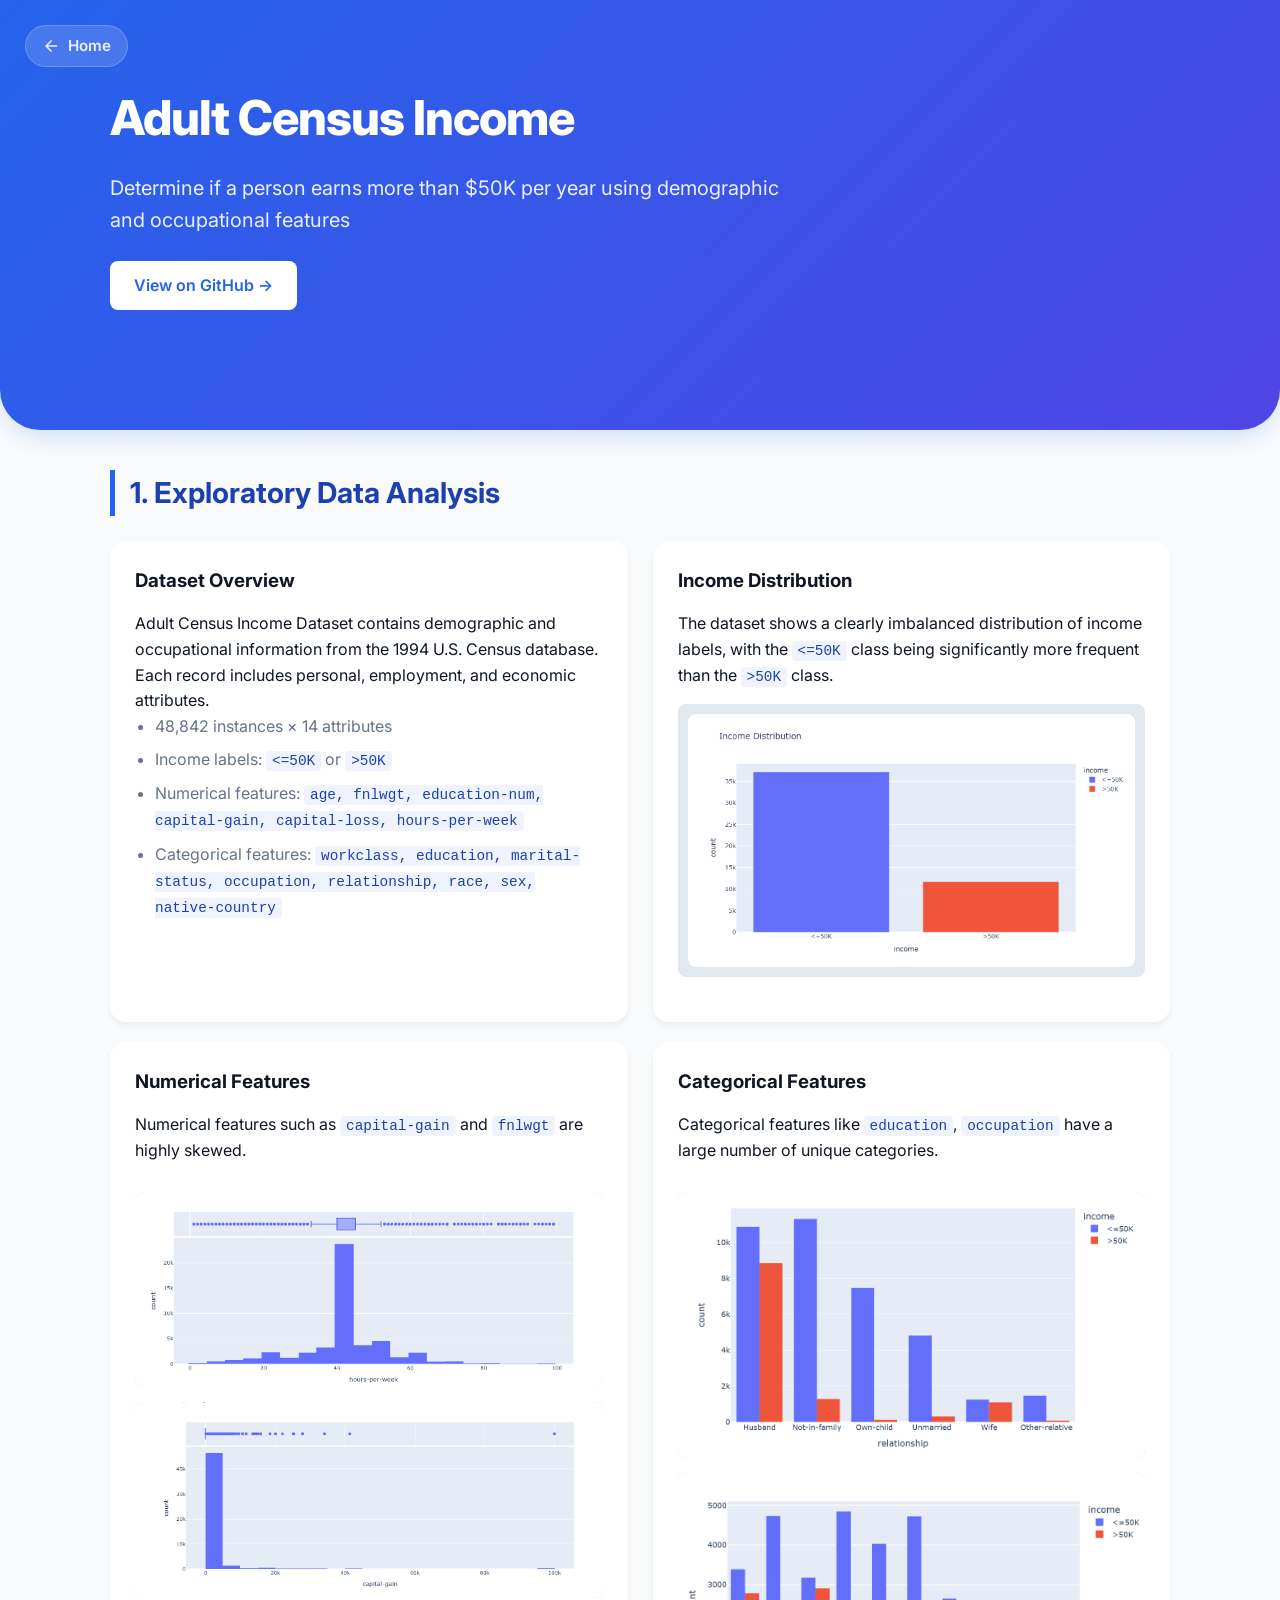
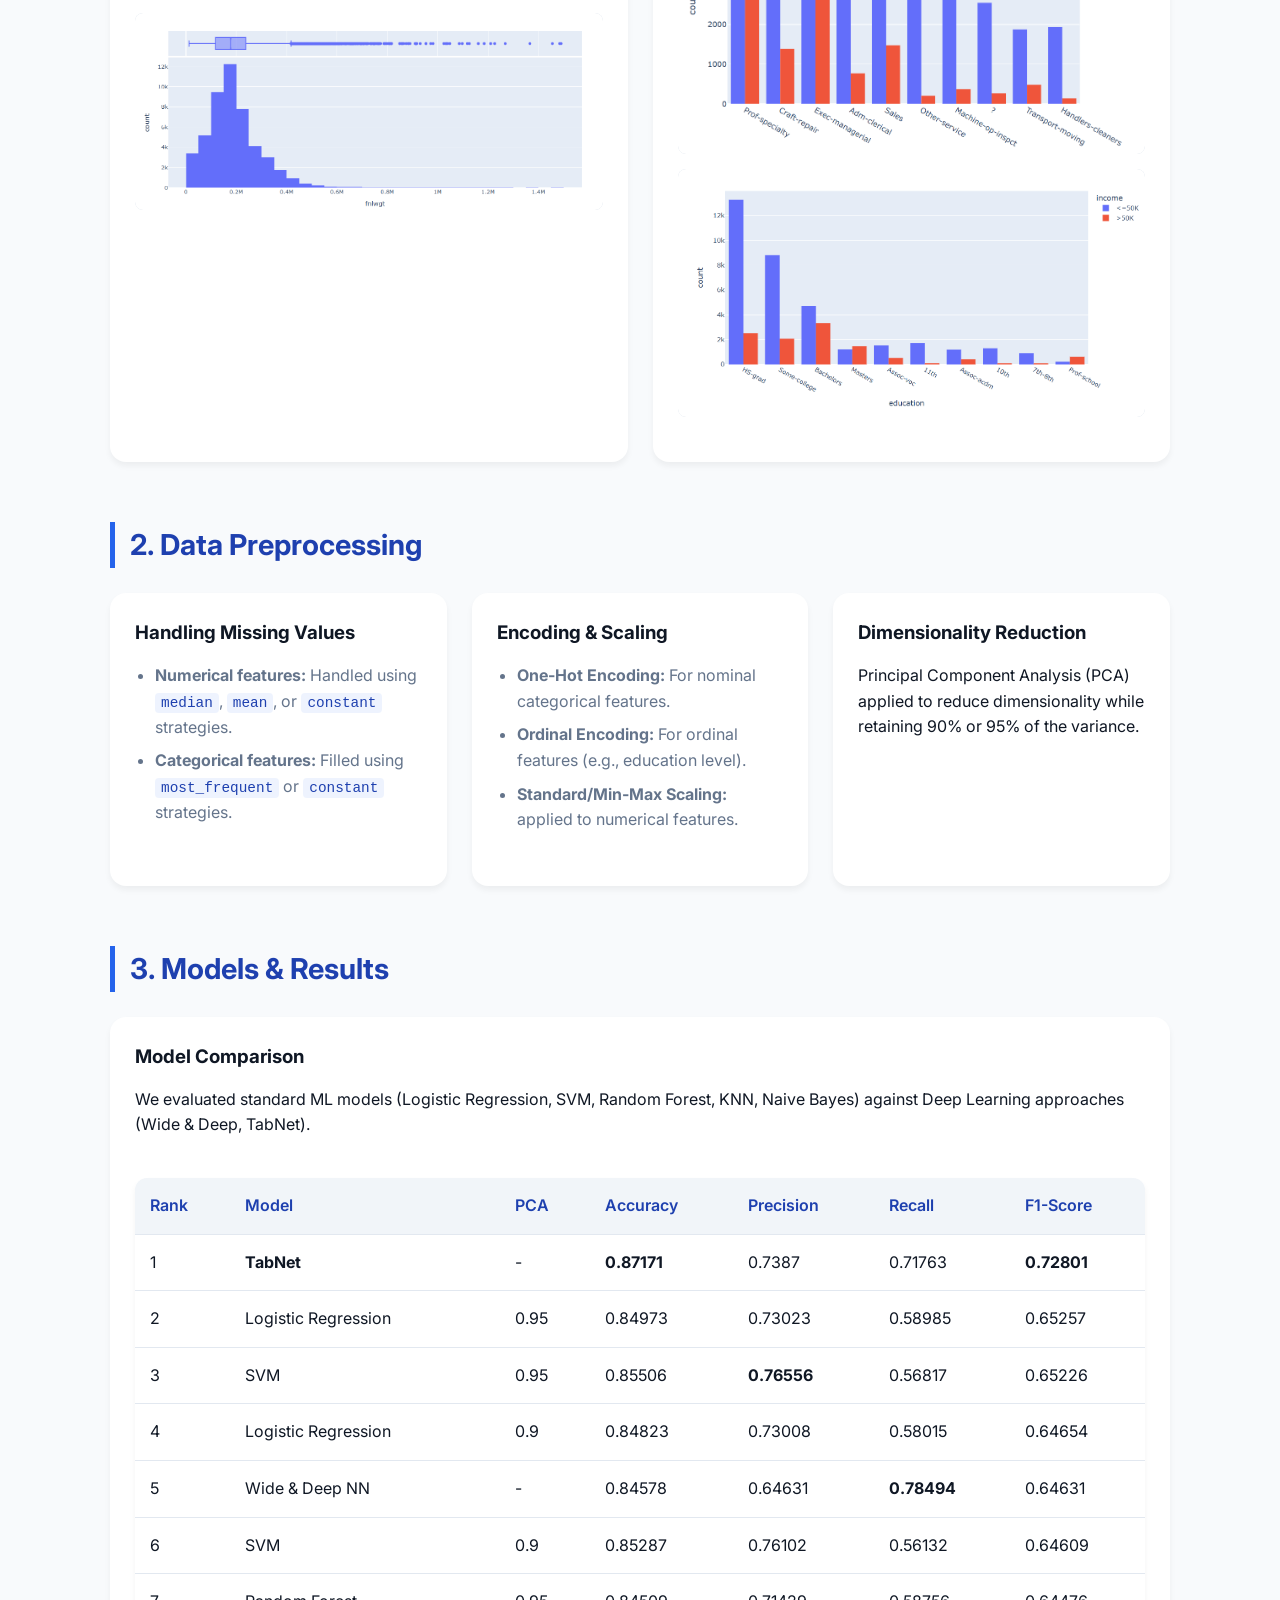
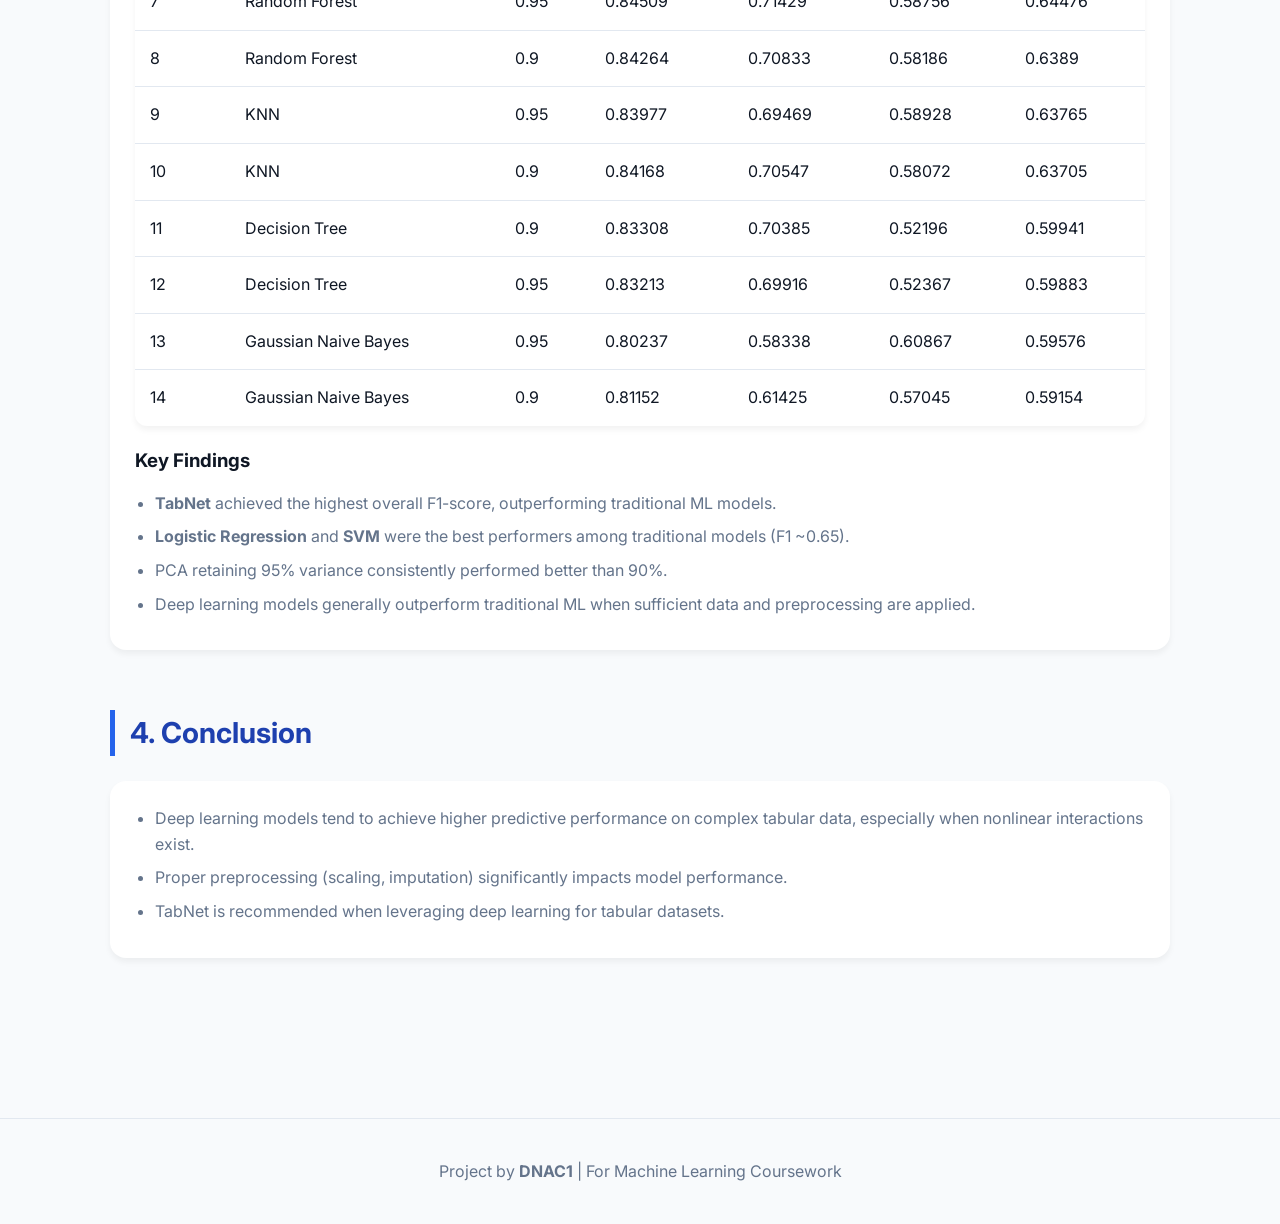
==== commit 34cbfc72: "refactor" ====
--- a/docs/assignment1.html
+++ b/docs/assignment1.html
@@ -4,123 +4,8 @@
     <meta charset="UTF-8">
     <meta name="viewport" content="width=device-width, initial-scale=1.0">
     <title>Adult Census Income | Assignment 1</title>
-    <link href="https://fonts.googleapis.com/css2?family=Inter:wght@300;400;600;800&display=swap" rel="stylesheet">
     <link rel="icon" href="logo.ico" type="image/x-icon">
-
-    <style>
-        :root {
-            --primary: #2563eb;
-            --primary-dark: #1e40af;
-            --secondary: #f1f5f9;
-            --text-main: #1e293b;
-            --text-muted: #64748b;
-            --bg: #f8fafc;
-            --card-bg: #ffffff;
-            --success: #10b981;
-        }
-        * { margin: 0; padding: 0; box-sizing: border-box; }
-        body { font-family: 'Inter', sans-serif; background-color: var(--bg); color: var(--text-main); line-height: 1.6; }
-        .container { max-width: 1100px; margin: 0 auto; padding: 0 20px; }
-        header {
-            background: linear-gradient(135deg, #2563eb 0%, #4f46e5 100%);
-            color: white;
-            padding: 80px 0 60px;
-            margin-bottom: 40px;
-            border-radius: 0 0 40px 40px;
-            box-shadow: 0 10px 25px -5px rgba(37, 99, 235, 0.2);
-            position: relative;
-        }
-
-        .back-home {
-            position: absolute;
-            top: 25px;
-            left: 25px;
-            display: flex;
-            align-items: center;
-            gap: 8px;
-            color: rgba(255, 255, 255, 0.9);
-            text-decoration: none;
-            font-weight: 600;
-            font-size: 0.95rem;
-            padding: 8px 16px;
-            background: rgba(255, 255, 255, 0.15);
-            backdrop-filter: blur(4px);
-            border-radius: 30px;
-            border: 1px solid rgba(255, 255, 255, 0.2);
-            transition: all 0.2s ease;
-        }
-
-        .back-home:hover {
-            background: rgba(255, 255, 255, 0.25);
-            transform: translateX(-3px);
-            color: #fff;
-        }
-
-        .back-home svg {
-            width: 18px;
-            height: 18px;
-            fill: currentColor;
-        }
-
-        @media (max-width: 600px) {
-            .back-home {
-                top: 20px;
-                left: 20px;
-                padding: 6px 12px;
-                font-size: 0.85rem;
-            }
-        }
-
-        h1 { font-size: 3rem; font-weight: 800; margin-bottom: 15px; letter-spacing: -1px; }
-        .subtitle { font-size: 1.25rem; opacity: 0.9; max-width: 600px; }
-        .btn {
-            display: inline-block;
-            background: white; color: var(--primary);
-            padding: 12px 24px;
-            border-radius: 8px;
-            text-decoration: none;
-            font-weight: 600;
-            margin-top: 25px; transition: 0.2s;
-        }
-        .btn:hover { transform: translateY(-2px); box-shadow: 0 4px 12px rgba(0,0,0,0.15); }
-        section { margin-bottom: 60px; }
-        .section-title {
-            font-size: 1.8rem; margin-bottom: 25px;
-            color: var(--primary-dark);
-            border-left: 5px solid var(--primary);
-            padding-left: 15px;
-        }
-        .grid { display: grid; grid-template-columns: repeat(auto-fit, minmax(300px,1fr)); gap: 25px; }
-        .card {
-            background: var(--card-bg);
-            border-radius: 16px;
-            padding: 25px;
-            margin-bottom: 20px;
-            box-shadow: 0 4px 6px rgba(0,0,0,0.05);
-            transition: 0.2s;
-        }
-        .card:hover { transform: translateY(-3px); }
-        .img-placeholder { width: 100%; height: 250px; background: #e2e8f0;
-            display: flex; align-items: center; justify-content: center; color: var(--text-muted); font-weight: 600;
-            border-radius: 8px; overflow: hidden;
-        }
-        .img-placeholder img { width: 100%; height: 100%; object-fit: cover; }
-        .full-width-img { height: 350px; }
-        .metrics-table {
-            width: 100%; border-collapse: collapse;
-            background: white; border-radius: 12px; overflow: hidden;
-            box-shadow: 0 4px 6px rgba(0,0,0,0.05);
-        }
-        .metrics-table th, .metrics-table td {
-            padding: 15px; text-align: left; border-bottom: 1px solid #e2e8f0;
-        }
-        code {font-size: 1.2em;} 
-        .metrics-table th { background: var(--secondary); color: var(--primary-dark); }
-        .tag { display:inline-block; padding:4px 8px; border-radius:4px; font-size:0.8rem; font-weight:600;}
-        .tag-model { background:#dbeafe; color:#1e40af;}
-        .tag-score { background:#d1fae5; color:#065f46;}
-        footer { text-align:center; padding:40px; color:var(--text-muted); border-top:1px solid #e2e8f0; }
-    </style>
+    <link rel="stylesheet" href="style.css">
 </head>
 
 <body>
@@ -142,10 +27,6 @@
 
 <main class="container">
 
-    <!-- =============================================================== -->
-    <!-- 1. Exploratory Data Analysis                                    -->
-    <!-- =============================================================== -->
-
     <section>
         <h2 class="section-title">1. Exploratory Data Analysis</h2>
 
@@ -153,19 +34,19 @@
             <div class="card">
                 <h3>Dataset Overview</h3>
                 <p>Adult Census Income Dataset contains demographic and occupational information from the 1994 U.S. Census database. Each record includes personal, employment, and economic attributes.</p>
-                <ul style="margin-left: 20px; color: var(--text-muted);">
+                <ul>
                     <li>48,842 instances × 14 attributes</li>
                     <li>Income labels: <code><=50K</code> or <code>>50K</code></li>
-                    <li>Numerical features:</strong> <code>age, fnlwgt, education-num, capital-gain, capital-loss, hours-per-week</code></p></li>
-                    <li>Categorical features:</strong> <code>workclass, education, marital-status, occupation, relationship, race, sex, native-country</code></p></li>
+                    <li>Numerical features: <code>age, fnlwgt, education-num, capital-gain, capital-loss, hours-per-week</code></li>
+                    <li>Categorical features: <code>workclass, education, marital-status, occupation, relationship, race, sex, native-country</code></li>
                 </ul>
             </div>
 
             <div class="card">
                 <h3>Income Distribution</h3>
                 <p>The dataset shows a clearly imbalanced distribution of income labels, with the <code><=50K</code> class being significantly more frequent than the <code>>50K</code> class.</p>
-                <div class="img-placeholder">
-                    <img src="assets/assignment1/income.png" alt="Income Distribution">
+                <div class="img-placeholder" style="height: auto; padding: 10px;">
+                    <img src="assets/assignment1/income.png" alt="Income Distribution" class="preview-img">
                 </div>
             </div>
         </div>
@@ -173,285 +54,243 @@
         <div class="grid">
             <div class="card">
                 <h3>Numerical Features</h3>
-                <div class="img-placeholder">
-                    <img src="assets/assignment1/hours.png" alt="capital-gain Distribution">
-                </div>
-                <div class="img-placeholder">
-                    <img src="assets/assignment1/capital-gain.png" alt="capital-gain Distribution">
-                </div>
-                <div class="img-placeholder">
-                    <img src="assets/assignment1/fnlwgt.png" alt="capital-gain Distribution">
-                </div>
-                <p>Numerical features such as <code>capital-gain</code> and <code>fnlwgt</code> are highly skewed.</p>
+                <p style="margin-bottom: 15px;">Numerical features such as <code>capital-gain</code> and <code>fnlwgt</code> are highly skewed.</p>
+                <div class="img-placeholder" style="height: auto;">
+                    <img src="assets/assignment1/hours.png" alt="Hours per week Distribution" class="preview-img">
+                </div>
+                <div class="img-placeholder" style="height: auto;">
+                    <img src="assets/assignment1/capital-gain.png" alt="capital-gain Distribution" class="preview-img">
+                </div>
+                <div class="img-placeholder" style="height: auto;">
+                    <img src="assets/assignment1/fnlwgt.png" alt="fnlwgt Distribution" class="preview-img">
+                </div>
             </div>
 
             <div class="card">
                 <h3>Categorical Features</h3>
-                <div class="img-placeholder">
-                    <img src="assets/assignment1/relation.png" alt="education Distribution">
-                </div>
-                <div class="img-placeholder">
-                    <img src="assets/assignment1/occupation.png" alt="education Distribution">
-                </div>
-                <div class="img-placeholder">
-                    <img src="assets/assignment1/education.png" alt="education Distribution">
-                </div>
-                <p>Categorical features like <code>education</code>, <code>occupation</code> have a large number of unique categories.</p>
-            </div>
-        </div>
-    </section>
-
-
-    <!-- =============================================================== -->
-    <!-- 2. Data Preprocessing                                        -->
-    <!-- =============================================================== -->
+                <p style="margin-bottom: 15px;">Categorical features like <code>education</code>, <code>occupation</code> have a large number of unique categories.</p>
+                <div class="img-placeholder" style="height: auto;">
+                    <img src="assets/assignment1/relation.png" alt="Relationship Distribution" class="preview-img">
+                </div>
+                <div class="img-placeholder" style="height: auto;">
+                    <img src="assets/assignment1/occupation.png" alt="Occupation Distribution" class="preview-img">
+                </div>
+                <div class="img-placeholder" style="height: auto;">
+                    <img src="assets/assignment1/education.png" alt="Education Distribution" class="preview-img">
+                </div>
+            </div>
+        </div>
+    </section>
 
     <section>
         <h2 class="section-title">2. Data Preprocessing</h2>
 
+        <div class="grid">
+            <div class="card">
+                <h3>Handling Missing Values</h3>
+                <ul>
+                    <li><strong>Numerical features:</strong> Handled using <code>median</code>, <code>mean</code>, or <code>constant</code> strategies.</li>
+                    <li><strong>Categorical features:</strong> Filled using <code>most_frequent</code> or <code>constant</code> strategies.</li>
+                </ul>
+            </div>
+
+            <div class="card">
+                <h3>Encoding & Scaling</h3>
+                <ul>
+                    <li><strong>One-Hot Encoding:</strong> For nominal categorical features.</li>
+                    <li><strong>Ordinal Encoding:</strong> For ordinal features (e.g., education level).</li>
+                    <li><strong>Standard/Min-Max Scaling:</strong> applied to numerical features.</li>
+                </ul>
+            </div>
+            
+            <div class="card">
+                <h3>Dimensionality Reduction</h3>
+                <p>Principal Component Analysis (PCA) applied to reduce dimensionality while retaining 90% or 95% of the variance.</p>
+            </div>
+        </div>
+    </section>
+
+    <section>
+        <h2 class="section-title">3. Models & Results</h2>
+
         <div class="card">
-            <div style="display: flex; flex-wrap: wrap; gap: 20px;">
-
-                <div style="flex: 1;">
-                    <p style="margin-top:10px;"><strong>Imputation of Missing Values:</strong></p>
-                    <ul style="margin-left: 20px; color: var(--text-muted);">
-                        <li><p><strong>Numerical features:</strong> missing values were handled using strategies: <code>median</code>, <code>mean</code>, or <code>constant</code>.</p></li>
-                        <li><p><strong>Categorical features:</strong> missing categories were filled using <code>most_frequent</code> or <code>constant</code>.</p></li>
-                    </ul>
-                </div>
-
-                <div style="flex: 1;">
-                    <p style="margin-top:10px;"><strong>Encoding Categorical Features:</strong></p>
-                    <ul style="margin-left: 20px; color: var(--text-muted);">
-                        <li><p><strong>One-Hot Encoding:</strong> converts each category into a binary vector.</p></li>
-                        <li><p><strong>Ordinal Encoding:</strong> assigns a unique integer to each category.</p></li>
-                    </ul>
-                </div>
-
-            </div>
-        </div>
+            <h3>Model Comparison</h3>
+            <p style="margin-bottom: 20px;">We evaluated standard ML models (Logistic Regression, SVM, Random Forest, KNN, Naive Bayes) against Deep Learning approaches (Wide & Deep, TabNet).</p>
+            
+            <table class="metrics-table">
+                <thead>
+                    <tr>
+                        <th>Rank</th>
+                        <th>Model</th>
+                        <th>PCA</th>
+                        <th>Accuracy</th>
+                        <th>Precision</th>
+                        <th>Recall</th>
+                        <th>F1-Score</th>
+                    </tr>
+                </thead>
+                <tbody>
+                    <tr>
+                        <td>1</td>
+                        <td><strong>TabNet</strong></td>
+                        <td>-</td>
+                        <td><strong>0.87171</strong></td>
+                        <td>0.7387</td>
+                        <td>0.71763</td>
+                        <td><strong>0.72801</strong></td>
+                    </tr>
+                    <tr>
+                        <td>2</td>
+                        <td>Logistic Regression</td>
+                        <td>0.95</td>
+                        <td>0.84973</td>
+                        <td>0.73023</td>
+                        <td>0.58985</td>
+                        <td>0.65257</td>
+                    </tr>
+                    <tr>
+                        <td>3</td>
+                        <td>SVM</td>
+                        <td>0.95</td>
+                        <td>0.85506</td>
+                        <td><strong>0.76556</strong></td>
+                        <td>0.56817</td>
+                        <td>0.65226</td>
+                    </tr>
+                    <tr>
+                        <td>4</td>
+                        <td>Logistic Regression</td>
+                        <td>0.9</td>
+                        <td>0.84823</td>
+                        <td>0.73008</td>
+                        <td>0.58015</td>
+                        <td>0.64654</td>
+                    </tr>
+                    <tr>
+                        <td>5</td>
+                        <td>Wide & Deep NN</td>
+                        <td>-</td>
+                        <td>0.84578</td>
+                        <td>0.64631</td>
+                        <td><strong>0.78494</strong></td>
+                        <td>0.64631</td>
+                    </tr>
+                    <tr>
+                        <td>6</td>
+                        <td>SVM</td>
+                        <td>0.9</td>
+                        <td>0.85287</td>
+                        <td>0.76102</td>
+                        <td>0.56132</td>
+                        <td>0.64609</td>
+                    </tr>
+                    <tr>
+                        <td>7</td>
+                        <td>Random Forest</td>
+                        <td>0.95</td>
+                        <td>0.84509</td>
+                        <td>0.71429</td>
+                        <td>0.58756</td>
+                        <td>0.64476</td>
+                    </tr>
+                    <tr>
+                        <td>8</td>
+                        <td>Random Forest</td>
+                        <td>0.9</td>
+                        <td>0.84264</td>
+                        <td>0.70833</td>
+                        <td>0.58186</td>
+                        <td>0.6389</td>
+                    </tr>
+                    <tr>
+                        <td>9</td>
+                        <td>KNN</td>
+                        <td>0.95</td>
+                        <td>0.83977</td>
+                        <td>0.69469</td>
+                        <td>0.58928</td>
+                        <td>0.63765</td>
+                    </tr>
+                    <tr>
+                        <td>10</td>
+                        <td>KNN</td>
+                        <td>0.9</td>
+                        <td>0.84168</td>
+                        <td>0.70547</td>
+                        <td>0.58072</td>
+                        <td>0.63705</td>
+                    </tr>
+                    <tr>
+                        <td>11</td>
+                        <td>Decision Tree</td>
+                        <td>0.9</td>
+                        <td>0.83308</td>
+                        <td>0.70385</td>
+                        <td>0.52196</td>
+                        <td>0.59941</td>
+                    </tr>
+                    <tr>
+                        <td>12</td>
+                        <td>Decision Tree</td>
+                        <td>0.95</td>
+                        <td>0.83213</td>
+                        <td>0.69916</td>
+                        <td>0.52367</td>
+                        <td>0.59883</td>
+                    </tr>
+                    <tr>
+                        <td>13</td>
+                        <td>Gaussian Naive Bayes</td>
+                        <td>0.95</td>
+                        <td>0.80237</td>
+                        <td>0.58338</td>
+                        <td>0.60867</td>
+                        <td>0.59576</td>
+                    </tr>
+                    <tr>
+                        <td>14</td>
+                        <td>Gaussian Naive Bayes</td>
+                        <td>0.9</td>
+                        <td>0.81152</td>
+                        <td>0.61425</td>
+                        <td>0.57045</td>
+                        <td>0.59154</td>
+                    </tr>
+                </tbody>
+            </table>
+
+            <h3>Key Findings</h3>
+            <ul>
+                <li><strong>TabNet</strong> achieved the highest overall F1-score, outperforming traditional ML models.</li>
+                <li><strong>Logistic Regression</strong> and <strong>SVM</strong> were the best performers among traditional models (F1 ~0.65).</li>
+                <li>PCA retaining 95% variance consistently performed better than 90%.</li>
+                <li>Deep learning models generally outperform traditional ML when sufficient data and preprocessing are applied.</li>
+            </ul>
+        </div>
+    </section>
+
+    <section>
+        <h2 class="section-title">4. Conclusion</h2>
         <div class="card">
-            <div style="display: flex; flex-wrap: wrap; gap: 20px;">
-
-                <div style="flex: 1;">
-                    <p style="margin-top:10px;"><strong>Feature Scaling:</strong></p>
-                    <ul style="margin-left: 20px; color: var(--text-muted);">
-                        <li><p><strong>Standard Scaling:</strong> transforms numerical features to have zero mean and unit variance.</p></li>
-                        <li><p><strong>Min-Max Scaling:</strong> rescales features to a specific range (usually <code>0–1</code>).</p></li>
-                    </ul>
-                </div>
-
-                <div style="flex: 1;">
-                    <p style="margin-top:10px;"><strong>Dimensionality Reduction:</strong></p>
-                    <p>Principal Component Analysis (PCA) can be applied to reduce dimensionality while retaining most of the variance.</p>
-                </div>
-
-            </div>
-        </div>
-
-    </section>
-
-
-    <!-- =============================================================== -->
-    <!-- 3. Machine Learning Models                                            -->
-    <!-- =============================================================== -->
-
-    <section>
-        <h2 class="section-title">3. Models</h2>
-
-        <div class="grid">
-
-            <div class="card">
-                <p><strong>Machine Learning Models: </strong>Logistic Regression, Support Vector Machine (SVM), Random Forest, 
-                Decision Tree, K-Nearest Neighbor (KNN), Gaussian Naive Bayes</p>
-
-                <p><strong>Deep Learning Models: </strong></p>
-                <ul style="margin-left: 20px; color: var(--text-muted);">
-                <li><p><strong>Wide & Deep Neural Network:</strong> combines a wide linear model (memorization) with deep neural networks (generalization) for structured data.</p></li>
-                <li><p><strong>TabNet:</strong> uses sequential attention to choose which features to reason from at each decision step, suitable for tabular data.</p></li>
-                </ul>
-
-                <p><strong>Metrics: </strong> F1-Score</p>
-
-                <table style="width: 90%; margin: 20px auto; border-collapse: collapse; font-family: Arial, sans-serif; font-size: 16px; box-shadow: 0 2px 8px rgba(0,0,0,0.15); border-radius: 8px; overflow: hidden;">
-                    <thead>
-                        <tr style="background: #2563eb; color: white; text-align: left;">
-                            <th style="padding: 12px;">Rank</th>
-                            <th style="padding: 12px;">Model</th>
-                            <th style="padding: 12px;">PCA</th>
-                            <th style="padding: 12px;">Accuracy</th>
-                            <th style="padding: 12px;">Precision</th>
-                            <th style="padding: 12px;">Recall</th>
-                            <th style="padding: 12px;">F1-Score</th>
-                        </tr>
-                    </thead>
-                    <tbody>
-                        <tr style="background: #f9f9f9;">
-                            <td style="padding: 12px;">1</td>
-                            <td style="padding: 12px;">TabNet</td>
-                            <td style="padding: 12px;">x</td>
-                            <td style="padding: 12px;"><strong>0.87171</strong></td>
-                            <td style="padding: 12px;">0.7387</td>
-                            <td style="padding: 12px;">0.71763</td>
-                            <td style="padding: 12px;"><strong>0.72801</strong></td>
-                        </tr>
-                        <tr style="background: #f9f9f9;">
-                            <td style="padding: 12px;">2</td>
-                            <td style="padding: 12px;">Logistic Regression</td>
-                            <td style="padding: 12px;">0.95</td>
-                            <td style="padding: 12px;">0.84973</td>
-                            <td style="padding: 12px;">0.73023</td>
-                            <td style="padding: 12px;">0.58985</td>
-                            <td style="padding: 12px;">0.65257</td>
-                        </tr>
-                        <tr style="background: #f9f9f9;">
-                            <td style="padding: 12px;">3</td>
-                            <td style="padding: 12px;">SVM</td>
-                            <td style="padding: 12px;">0.95</td>
-                            <td style="padding: 12px;">0.85506</td>
-                            <td style="padding: 12px;"><strong>0.76556</strong></td>
-                            <td style="padding: 12px;">0.56817</td>
-                            <td style="padding: 12px;">0.65226</td>
-                        </tr>
-                        <tr style="background: #f9f9f9;">
-                            <td style="padding: 12px;">4</td>
-                            <td style="padding: 12px;">Logistic Regression</td>
-                            <td style="padding: 12px;">0.9</td>
-                            <td style="padding: 12px;">0.84823</td>
-                            <td style="padding: 12px;">0.73008</td>
-                            <td style="padding: 12px;">0.58015</td>
-                            <td style="padding: 12px;">0.64654</td>
-                        </tr>
-                        <tr style="background: #f9f9f9;">
-                            <td style="padding: 12px;">5</td>
-                            <td style="padding: 12px;">Wide & Deep Neural Network</td>
-                            <td style="padding: 12px;">x</td>
-                            <td style="padding: 12px;">0.84578</td>
-                            <td style="padding: 12px;">0.64631</td>
-                            <td style="padding: 12px;"><strong>0.78494</strong></td>
-                            <td style="padding: 12px;">0.64631</td>
-                        </tr>
-                        <tr style="background: #f9f9f9;">
-                            <td style="padding: 12px;">6</td>
-                            <td style="padding: 12px;">SVM</td>
-                            <td style="padding: 12px;">0.9</td>
-                            <td style="padding: 12px;">0.85287</td>
-                            <td style="padding: 12px;">0.76102</td>
-                            <td style="padding: 12px;">0.56132</td>
-                            <td style="padding: 12px;">0.64609</td>
-                        </tr>
-                        <tr style="background: #f9f9f9;">
-                            <td style="padding: 12px;">7</td>
-                            <td style="padding: 12px;">Random Forest</td>
-                            <td style="padding: 12px;">0.95</td>
-                            <td style="padding: 12px;">0.84509</td>
-                            <td style="padding: 12px;">0.71429</td>
-                            <td style="padding: 12px;">0.58756</td>
-                            <td style="padding: 12px;">0.64476</td>
-                        </tr>
-                        <tr style="background: #f9f9f9;">
-                            <td style="padding: 12px;">8</td>
-                            <td style="padding: 12px;">Random Forest</td>
-                            <td style="padding: 12px;">0.9</td>
-                            <td style="padding: 12px;">0.84264</td>
-                            <td style="padding: 12px;">0.70833</td>
-                            <td style="padding: 12px;">0.58186</td>
-                            <td style="padding: 12px;">0.6389</td>
-                        </tr>
-                        <tr style="background: #f9f9f9;">
-                            <td style="padding: 12px;">9</td>
-                            <td style="padding: 12px;">KNN</td>
-                            <td style="padding: 12px;">0.95</td>
-                            <td style="padding: 12px;">0.83977</td>
-                            <td style="padding: 12px;">0.69469</td>
-                            <td style="padding: 12px;">0.58928</td>
-                            <td style="padding: 12px;">0.63765</td>
-                        </tr>
-                        <tr style="background: #f9f9f9;">
-                            <td style="padding: 12px;">10</td>
-                            <td style="padding: 12px;">KNN</td>
-                            <td style="padding: 12px;">0.9</td>
-                            <td style="padding: 12px;">0.84168</td>
-                            <td style="padding: 12px;">0.70547</td>
-                            <td style="padding: 12px;">0.58072</td>
-                            <td style="padding: 12px;">0.63705</td>
-                        </tr>
-                        <tr style="background: #f9f9f9;">
-                            <td style="padding: 12px;">11</td>
-                            <td style="padding: 12px;">Decision Tree</td>
-                            <td style="padding: 12px;">0.9</td>
-                            <td style="padding: 12px;">0.83308</td>
-                            <td style="padding: 12px;">0.70385</td>
-                            <td style="padding: 12px;">0.52196</td>
-                            <td style="padding: 12px;">0.59941</td>
-                        </tr>
-                        <tr style="background: #f9f9f9;">
-                            <td style="padding: 12px;">12</td>
-                            <td style="padding: 12px;">Decision Tree</td>
-                            <td style="padding: 12px;">0.95</td>
-                            <td style="padding: 12px;">0.83213</td>
-                            <td style="padding: 12px;">0.69916</td>
-                            <td style="padding: 12px;">0.52367</td>
-                            <td style="padding: 12px;">0.59883</td>
-                        </tr>
-                        <tr style="background: #f9f9f9;">
-                            <td style="padding: 12px;">13</td>
-                            <td style="padding: 12px;">Gaussian Naive Bayes</td>
-                            <td style="padding: 12px;">0.95</td>
-                            <td style="padding: 12px;">0.80237</td>
-                            <td style="padding: 12px;">0.58338</td>
-                            <td style="padding: 12px;">0.60867</td>
-                            <td style="padding: 12px;">0.59576</td>
-                        </tr>
-                        <tr style="background: #f9f9f9;">
-                            <td style="padding: 12px;">14</td>
-                            <td style="padding: 12px;">Gaussian Naive Bayes</td>
-                            <td style="padding: 12px;">0.9</td>
-                            <td style="padding: 12px;">0.81152</td>
-                            <td style="padding: 12px;">0.61425</td>
-                            <td style="padding: 12px;">0.57045</td>
-                            <td style="padding: 12px;">0.59154</td>
-                        </tr>
-                    </tbody>
-                </table>
-
-                <ul style="margin-left: 20px; color: var(--text-muted);">
-                    <li><p><strong>TabNet</strong> achieved the highest overall F1-score across all models, outperforming both traditional ML models</p></li>
-                    <li><p><strong>Logistic Regression</strong> and <strong>Support Vector Machine</strong> achieved the highest F1-score <code>(~0.65)</code> compared to the other machine learning models.</p></li>
-                    <li><p>Using PCA that retains 95% of the variance performs better compared to using PCA with 90% variance.</p></li>
-                    <li><p>Deep learning models generally outperform traditional ML models when sufficient data and feature preprocessing are applied.</p></li>
-                </ul>
-
-            </div>
-
-        </div>
-
-
-    </section>
-
-
-    <!-- =============================================================== -->
-    <!-- 4. Conclusion                                                   -->
-    <!-- =============================================================== -->
-
-    <section>
-        <h2 class="section-title">4. Conclusion</h2>
-
-        <div class="card">
-            <ul style="margin-left:20px; color:var(--text-muted);">
-                <li>Deep learning models tend to achieve higher predictive performance on complex tabular data, especially when interactions among features are non-linear.</li>
-                <li>Proper preprocessing significantly impacts model performance more than simply changing algorithms.</li>
-                <li>Using PCA with 95% variance retains more information than 90%, often leading to better model generalization.</li>
-                <li>TabNet is recommended when leveraging deep learning for tabular datasets</li>
+            <ul>
+                <li>Deep learning models tend to achieve higher predictive performance on complex tabular data, especially when nonlinear interactions exist.</li>
+                <li>Proper preprocessing (scaling, imputation) significantly impacts model performance.</li>
+                <li>TabNet is recommended when leveraging deep learning for tabular datasets.</li>
             </ul>
         </div>
     </section>
 
 </main>
+
+<div id="lightbox">
+    <button id="lb-close">✕</button>
+    <img id="lb-img" src="" alt="">
+</div>
 
 <footer>
     <p>Project by <strong>DNAC1</strong> | For Machine Learning Coursework</p>
 </footer>
 
+<script src="main.js"></script>
 </body>
-</html>
+</html>
--- a/docs/style.css
+++ b/docs/style.css
@@ -0,0 +1,338 @@
+/* style.css */
+@import url("https://fonts.googleapis.com/css2?family=Inter:wght@300;400;600;800&display=swap");
+
+:root {
+  --primary: #2563eb;
+  --primary-dark: #1e40af;
+  --secondary: #f1f5f9;
+  --text-main: #0f1724;
+  --text-muted: #64748b;
+  --bg: #f8fafc;
+  --card-bg: #ffffff;
+  --border: #e2e8f0;
+}
+
+* {
+  margin: 0;
+  padding: 0;
+  box-sizing: border-box;
+}
+
+body {
+  font-family: "Inter", sans-serif;
+  background-color: var(--bg);
+  color: var(--text-main);
+  line-height: 1.6;
+}
+
+.container {
+  max-width: 1100px;
+  margin: 0 auto;
+  padding: 0 20px 60px;
+}
+
+/* --- Header --- */
+header {
+  background: linear-gradient(135deg, var(--primary) 0%, #4f46e5 100%);
+  color: white;
+  padding: 80px 0 60px;
+  margin-bottom: 40px;
+  border-radius: 0 0 40px 40px;
+  box-shadow: 0 10px 25px -5px rgba(37, 99, 235, 0.2);
+  position: relative;
+  text-align: center; /* Default center, overridden if needed */
+}
+
+/* Specific adjustment for assignment pages that align left inside container */
+header .container {
+  text-align: left;
+}
+/* Index page overrides this to center usually, but we'll stick to left for consistency or specific classes */
+
+h1 {
+  font-size: 3rem;
+  font-weight: 800;
+  margin-bottom: 15px;
+  letter-spacing: -1px;
+}
+
+.subtitle {
+  font-size: 1.25rem;
+  opacity: 0.9;
+  max-width: 700px;
+}
+
+/* --- Navigation / Back Button --- */
+.back-home {
+  position: absolute;
+  top: 25px;
+  left: 25px;
+  display: flex;
+  align-items: center;
+  gap: 8px;
+  color: rgba(255, 255, 255, 0.9);
+  text-decoration: none;
+  font-weight: 600;
+  font-size: 0.95rem;
+  padding: 8px 16px;
+  background: rgba(255, 255, 255, 0.15);
+  backdrop-filter: blur(4px);
+  border-radius: 30px;
+  border: 1px solid rgba(255, 255, 255, 0.2);
+  transition: all 0.2s ease;
+}
+
+.back-home:hover {
+  background: rgba(255, 255, 255, 0.25);
+  transform: translateX(-3px);
+  color: #fff;
+}
+
+.back-home svg {
+  width: 18px;
+  height: 18px;
+  fill: currentColor;
+}
+
+@media (max-width: 600px) {
+  .back-home {
+    top: 20px;
+    left: 20px;
+    padding: 6px 12px;
+    font-size: 0.85rem;
+  }
+  h1 {
+    font-size: 2.2rem;
+  }
+}
+
+/* --- Buttons --- */
+.btn {
+  display: inline-block;
+  background: white;
+  color: var(--primary);
+  padding: 12px 24px;
+  border-radius: 8px;
+  text-decoration: none;
+  font-weight: 600;
+  margin-top: 25px;
+  transition: 0.2s;
+  border: none;
+  cursor: pointer;
+}
+
+.btn:hover {
+  transform: translateY(-2px);
+  box-shadow: 0 4px 12px rgba(0, 0, 0, 0.15);
+}
+
+/* --- Sections & Cards --- */
+section {
+  margin-bottom: 60px;
+}
+
+.section-title {
+  font-size: 1.8rem;
+  margin-bottom: 25px;
+  color: var(--primary-dark);
+  border-left: 5px solid var(--primary);
+  padding-left: 15px;
+}
+
+.grid {
+  display: grid;
+  margin-bottom: 20px;
+  grid-template-columns: repeat(auto-fit, minmax(300px, 1fr));
+  gap: 25px;
+}
+
+.card {
+  background: var(--card-bg);
+  border-radius: 16px;
+  padding: 25px;
+  margin-bottom: 20px;
+  box-shadow: 0 4px 6px rgba(0, 0, 0, 0.05);
+  transition: 0.2s;
+  height: 100%; /* Ensure full height in grid */
+  display: flex;
+  flex-direction: column;
+}
+
+.card:hover {
+  transform: translateY(-3px);
+  box-shadow: 0 10px 15px rgba(0, 0, 0, 0.05);
+}
+
+.card-link {
+  text-decoration: none;
+  color: inherit;
+  height: 100%;
+  display: block;
+}
+.card h3 {
+  margin-bottom: 15px;
+  color: var(--text-main);
+}
+.card-action {
+  margin-top: auto;
+  padding-top: 15px;
+  color: var(--primary);
+  font-weight: 600;
+  font-size: 0.9rem;
+}
+
+/* --- Images --- */
+.img-placeholder {
+  width: 100%;
+  background: #e2e8f0;
+  display: flex;
+  align-items: center;
+  justify-content: center;
+  color: var(--text-muted);
+  font-weight: 600;
+  border-radius: 8px;
+  overflow: hidden;
+  margin-top: 15px;
+}
+
+/* Images that are clickable/zoomable */
+.preview-img {
+  width: 100%;
+  height: auto;
+  object-fit: contain;
+  border-radius: 8px;
+  cursor: pointer;
+  display: block;
+  transition: opacity 0.2s;
+}
+.preview-img:hover {
+  opacity: 0.95;
+}
+
+/* Use this to constrain height inside cards if needed */
+.img-constrained {
+  height: 250px;
+  object-fit: cover;
+}
+
+/* --- Tables --- */
+.metrics-table {
+  width: 100%;
+  border-collapse: collapse;
+  background: white;
+  border-radius: 12px;
+  overflow: hidden;
+  box-shadow: 0 4px 6px rgba(0, 0, 0, 0.05);
+  margin: 20px 0;
+}
+
+.metrics-table th,
+.metrics-table td {
+  padding: 15px;
+  text-align: left;
+  border-bottom: 1px solid var(--border);
+}
+
+.metrics-table th {
+  background: var(--secondary);
+  color: var(--primary-dark);
+  font-weight: 600;
+}
+.metrics-table tr:last-child td {
+  border-bottom: none;
+}
+
+/* --- Text & Tags --- */
+code {
+  font-family: "SFMono-Regular", Consolas, "Liberation Mono", Menlo, monospace;
+  font-size: 0.9em;
+  background: rgba(37, 99, 235, 0.08);
+  padding: 2px 6px;
+  border-radius: 4px;
+  color: var(--primary-dark);
+}
+
+ul,
+ol {
+  margin-left: 20px;
+  color: var(--text-muted);
+}
+li {
+  margin-bottom: 8px;
+}
+
+.tag {
+  display: inline-block;
+  padding: 4px 8px;
+  border-radius: 4px;
+  font-size: 0.8rem;
+  font-weight: 600;
+  margin-right: 5px;
+}
+.tag-model {
+  background: #dbeafe;
+  color: #1e40af;
+} /* Blue */
+.tag-score {
+  background: #d1fae5;
+  color: #065f46;
+} /* Green */
+.tag-purple {
+  background: #ede9fe;
+  color: #5b21b6;
+}
+.tag-orange {
+  background: #ffedd5;
+  color: #9a3412;
+}
+
+/* --- Footer --- */
+footer {
+  text-align: center;
+  padding: 40px;
+  color: var(--text-muted);
+  border-top: 1px solid var(--border);
+  margin-top: 40px;
+}
+
+/* --- Lightbox --- */
+#lightbox {
+  display: none;
+  position: fixed;
+  inset: 0;
+  background: rgba(2, 6, 23, 0.85);
+  justify-content: center;
+  align-items: center;
+  z-index: 1000;
+  padding: 20px;
+  backdrop-filter: blur(5px);
+}
+
+#lb-img {
+  max-width: 100%;
+  max-height: 90vh;
+  border-radius: 8px;
+  box-shadow: 0 20px 25px -5px rgba(0, 0, 0, 0.3);
+}
+
+#lb-close {
+  position: absolute;
+  right: 30px;
+  top: 30px;
+  background: rgba(255, 255, 255, 0.1);
+  border: none;
+  color: #fff;
+  font-size: 24px;
+  cursor: pointer;
+  width: 40px;
+  height: 40px;
+  border-radius: 50%;
+  display: flex;
+  align-items: center;
+  justify-content: center;
+  transition: 0.2s;
+}
+
+#lb-close:hover {
+  background: rgba(255, 255, 255, 0.2);
+}
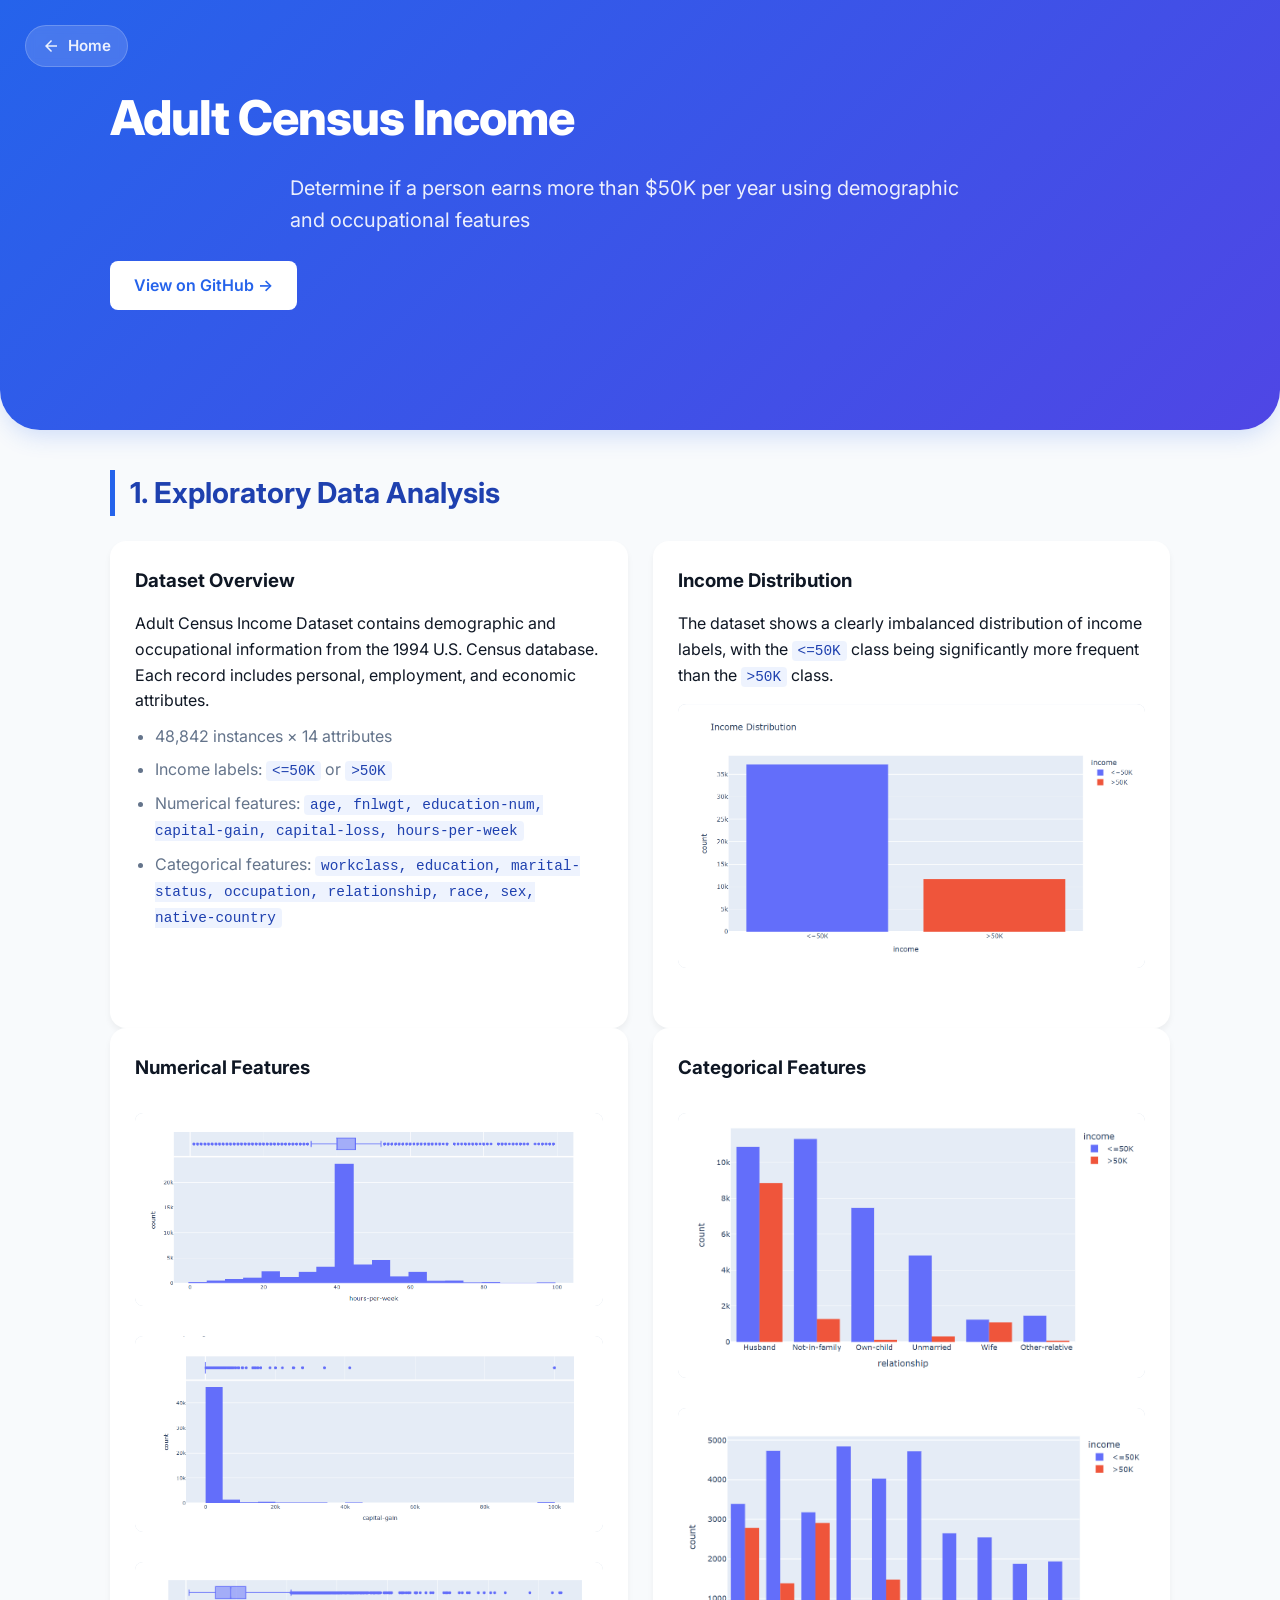
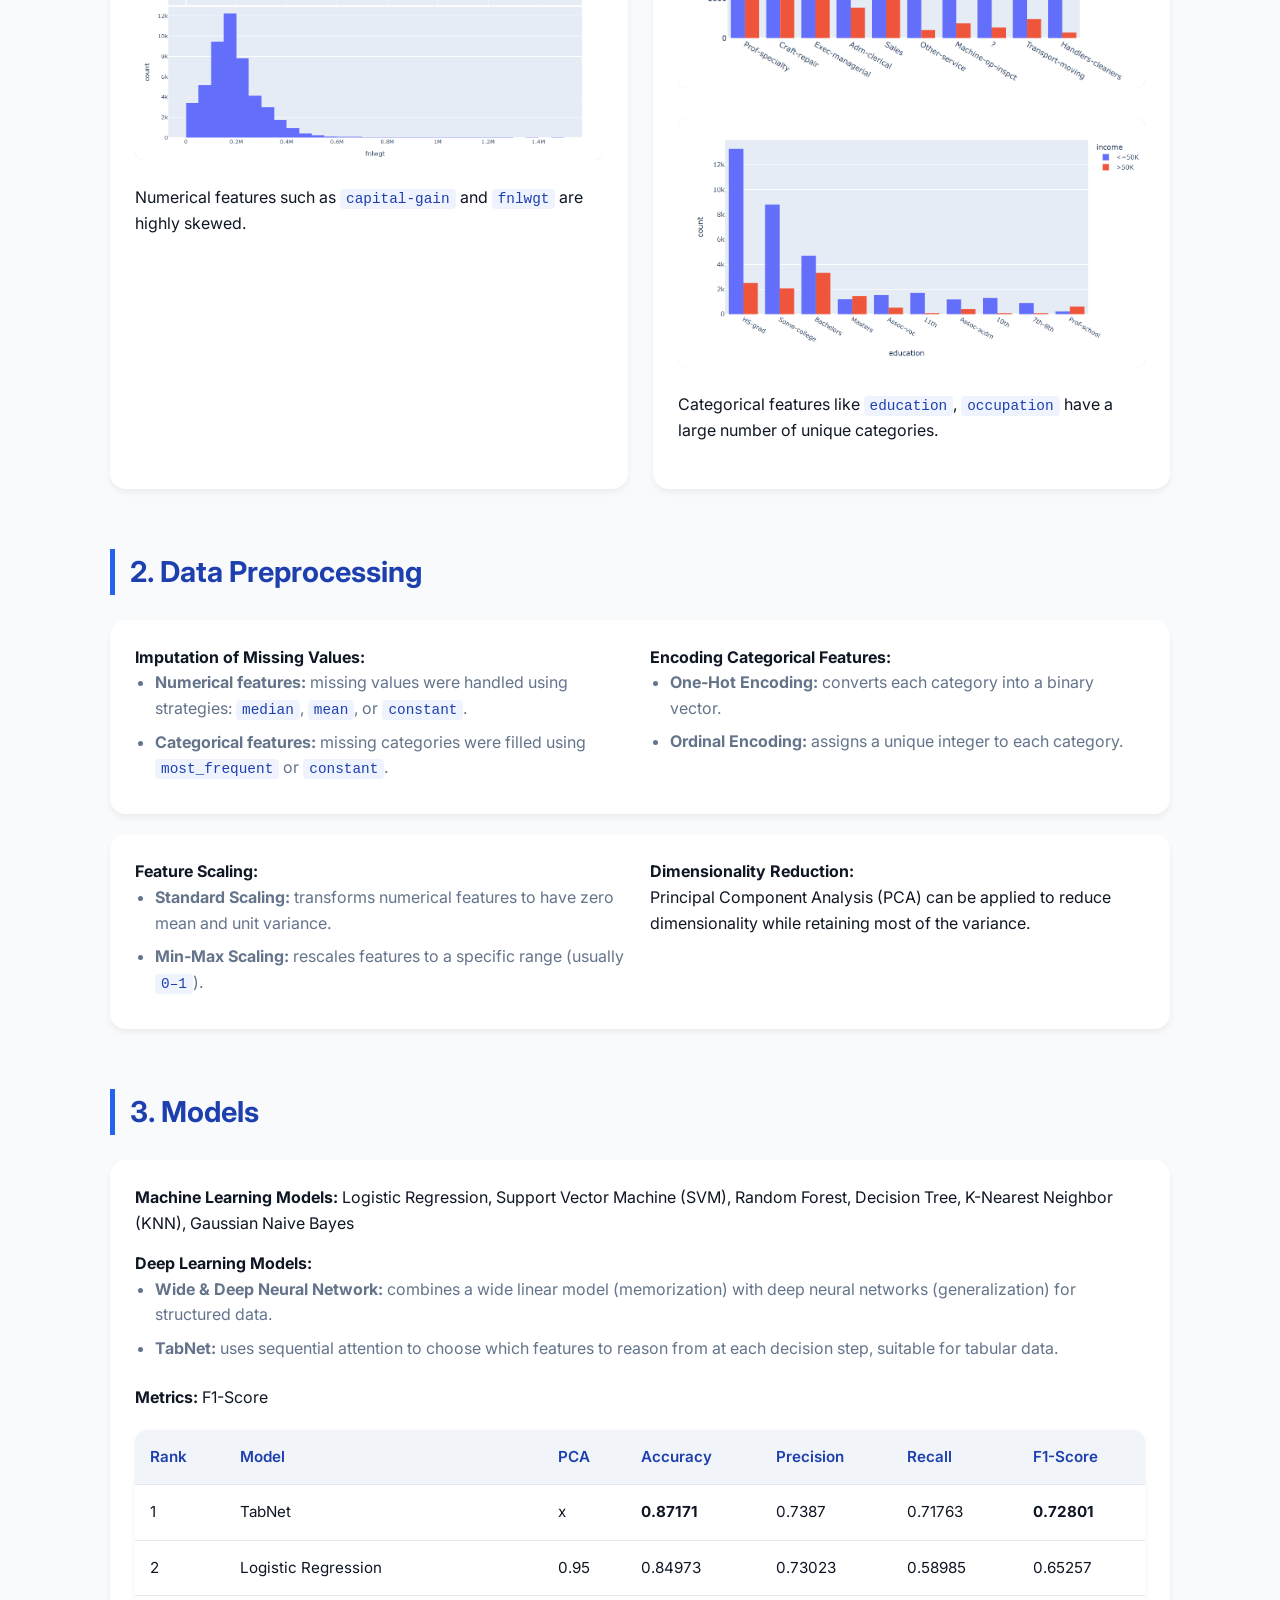
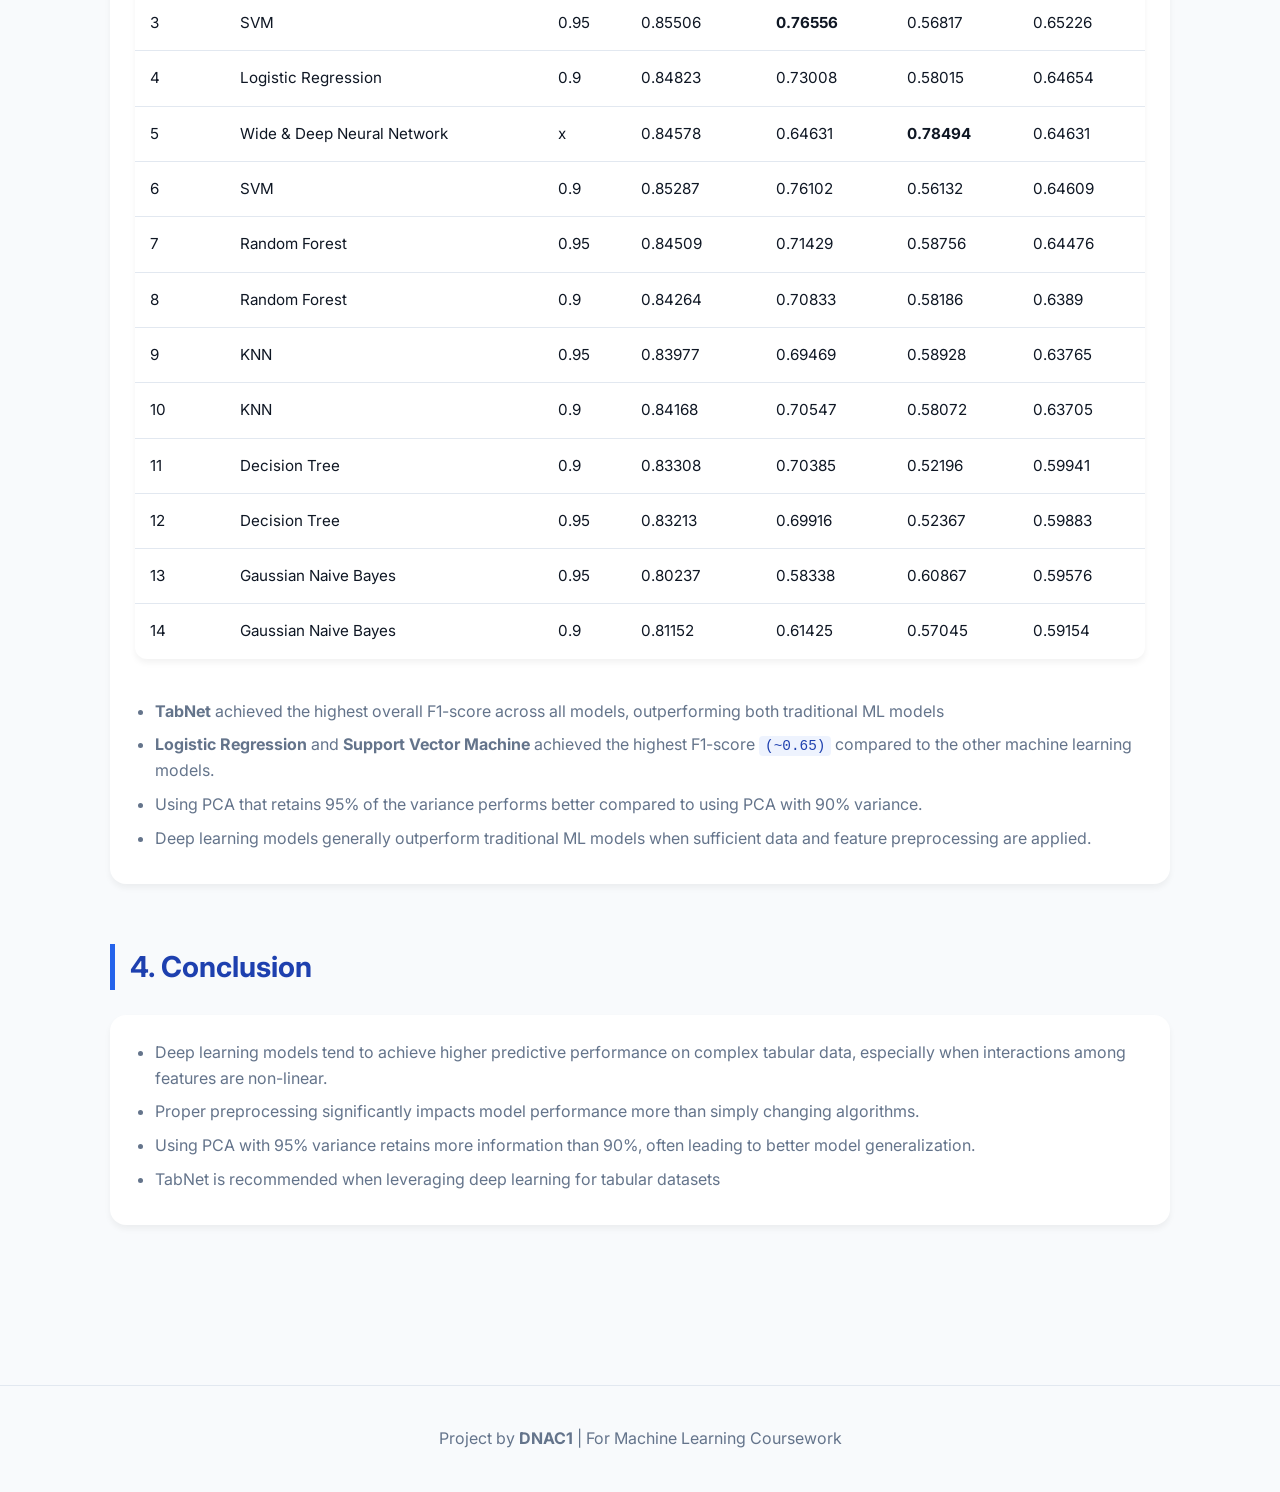
==== commit e05a7f30: "refactor style + js" ====
--- a/docs/assignment1.html
+++ b/docs/assignment1.html
@@ -5,12 +5,14 @@
     <meta name="viewport" content="width=device-width, initial-scale=1.0">
     <title>Adult Census Income | Assignment 1</title>
     <link rel="icon" href="logo.ico" type="image/x-icon">
+    <!-- Import extracted styles -->
     <link rel="stylesheet" href="style.css">
 </head>
 
 <body>
 
 <header>
+    <!-- Consistent Home Button -->
     <a href="index.html" class="back-home">
         <svg viewBox="0 0 24 24">
             <path d="M20 11H7.83l5.59-5.59L12 4l-8 8 8 8 1.41-1.41L7.83 13H20v-2z"></path>
@@ -27,6 +29,10 @@
 
 <main class="container">
 
+    <!-- =============================================================== -->
+    <!-- 1. Exploratory Data Analysis                                    -->
+    <!-- =============================================================== -->
+
     <section>
         <h2 class="section-title">1. Exploratory Data Analysis</h2>
 
@@ -34,7 +40,7 @@
             <div class="card">
                 <h3>Dataset Overview</h3>
                 <p>Adult Census Income Dataset contains demographic and occupational information from the 1994 U.S. Census database. Each record includes personal, employment, and economic attributes.</p>
-                <ul>
+                <ul style="margin-left: 20px; color: var(--text-muted); margin-top: 10px;">
                     <li>48,842 instances × 14 attributes</li>
                     <li>Income labels: <code><=50K</code> or <code>>50K</code></li>
                     <li>Numerical features: <code>age, fnlwgt, education-num, capital-gain, capital-loss, hours-per-week</code></li>
@@ -45,7 +51,8 @@
             <div class="card">
                 <h3>Income Distribution</h3>
                 <p>The dataset shows a clearly imbalanced distribution of income labels, with the <code><=50K</code> class being significantly more frequent than the <code>>50K</code> class.</p>
-                <div class="img-placeholder" style="height: auto; padding: 10px;">
+                <div class="img-placeholder">
+                    <!-- Added preview-img class for zoom -->
                     <img src="assets/assignment1/income.png" alt="Income Distribution" class="preview-img">
                 </div>
             </div>
@@ -54,69 +61,101 @@
         <div class="grid">
             <div class="card">
                 <h3>Numerical Features</h3>
-                <p style="margin-bottom: 15px;">Numerical features such as <code>capital-gain</code> and <code>fnlwgt</code> are highly skewed.</p>
-                <div class="img-placeholder" style="height: auto;">
-                    <img src="assets/assignment1/hours.png" alt="Hours per week Distribution" class="preview-img">
-                </div>
-                <div class="img-placeholder" style="height: auto;">
+                <div class="img-placeholder">
+                    <img src="assets/assignment1/hours.png" alt="hours-per-week Distribution" class="preview-img">
+                </div>
+                <div class="img-placeholder">
                     <img src="assets/assignment1/capital-gain.png" alt="capital-gain Distribution" class="preview-img">
                 </div>
-                <div class="img-placeholder" style="height: auto;">
+                <div class="img-placeholder">
                     <img src="assets/assignment1/fnlwgt.png" alt="fnlwgt Distribution" class="preview-img">
                 </div>
+                <p style="margin-top: 10px;">Numerical features such as <code>capital-gain</code> and <code>fnlwgt</code> are highly skewed.</p>
             </div>
 
             <div class="card">
                 <h3>Categorical Features</h3>
-                <p style="margin-bottom: 15px;">Categorical features like <code>education</code>, <code>occupation</code> have a large number of unique categories.</p>
-                <div class="img-placeholder" style="height: auto;">
-                    <img src="assets/assignment1/relation.png" alt="Relationship Distribution" class="preview-img">
-                </div>
-                <div class="img-placeholder" style="height: auto;">
-                    <img src="assets/assignment1/occupation.png" alt="Occupation Distribution" class="preview-img">
-                </div>
-                <div class="img-placeholder" style="height: auto;">
-                    <img src="assets/assignment1/education.png" alt="Education Distribution" class="preview-img">
-                </div>
+                <div class="img-placeholder">
+                    <img src="assets/assignment1/relation.png" alt="relationship Distribution" class="preview-img">
+                </div>
+                <div class="img-placeholder">
+                    <img src="assets/assignment1/occupation.png" alt="occupation Distribution" class="preview-img">
+                </div>
+                <div class="img-placeholder">
+                    <img src="assets/assignment1/education.png" alt="education Distribution" class="preview-img">
+                </div>
+                <p style="margin-top: 10px;">Categorical features like <code>education</code>, <code>occupation</code> have a large number of unique categories.</p>
             </div>
         </div>
     </section>
+
+
+    <!-- =============================================================== -->
+    <!-- 2. Data Preprocessing                                           -->
+    <!-- =============================================================== -->
 
     <section>
         <h2 class="section-title">2. Data Preprocessing</h2>
 
-        <div class="grid">
-            <div class="card">
-                <h3>Handling Missing Values</h3>
-                <ul>
-                    <li><strong>Numerical features:</strong> Handled using <code>median</code>, <code>mean</code>, or <code>constant</code> strategies.</li>
-                    <li><strong>Categorical features:</strong> Filled using <code>most_frequent</code> or <code>constant</code> strategies.</li>
-                </ul>
-            </div>
-
-            <div class="card">
-                <h3>Encoding & Scaling</h3>
-                <ul>
-                    <li><strong>One-Hot Encoding:</strong> For nominal categorical features.</li>
-                    <li><strong>Ordinal Encoding:</strong> For ordinal features (e.g., education level).</li>
-                    <li><strong>Standard/Min-Max Scaling:</strong> applied to numerical features.</li>
-                </ul>
-            </div>
-            
-            <div class="card">
-                <h3>Dimensionality Reduction</h3>
-                <p>Principal Component Analysis (PCA) applied to reduce dimensionality while retaining 90% or 95% of the variance.</p>
-            </div>
-        </div>
+        <div class="card">
+            <div style="display: flex; flex-wrap: wrap; gap: 20px;">
+                <div style="flex: 1;">
+                    <p><strong>Imputation of Missing Values:</strong></p>
+                    <ul style="margin-left: 20px; color: var(--text-muted);">
+                        <li><p><strong>Numerical features:</strong> missing values were handled using strategies: <code>median</code>, <code>mean</code>, or <code>constant</code>.</p></li>
+                        <li><p><strong>Categorical features:</strong> missing categories were filled using <code>most_frequent</code> or <code>constant</code>.</p></li>
+                    </ul>
+                </div>
+
+                <div style="flex: 1;">
+                    <p><strong>Encoding Categorical Features:</strong></p>
+                    <ul style="margin-left: 20px; color: var(--text-muted);">
+                        <li><p><strong>One-Hot Encoding:</strong> converts each category into a binary vector.</p></li>
+                        <li><p><strong>Ordinal Encoding:</strong> assigns a unique integer to each category.</p></li>
+                    </ul>
+                </div>
+            </div>
+        </div>
+        
+        <div class="card">
+            <div style="display: flex; flex-wrap: wrap; gap: 20px;">
+                <div style="flex: 1;">
+                    <p><strong>Feature Scaling:</strong></p>
+                    <ul style="margin-left: 20px; color: var(--text-muted);">
+                        <li><p><strong>Standard Scaling:</strong> transforms numerical features to have zero mean and unit variance.</p></li>
+                        <li><p><strong>Min-Max Scaling:</strong> rescales features to a specific range (usually <code>0–1</code>).</p></li>
+                    </ul>
+                </div>
+
+                <div style="flex: 1;">
+                    <p><strong>Dimensionality Reduction:</strong></p>
+                    <p>Principal Component Analysis (PCA) can be applied to reduce dimensionality while retaining most of the variance.</p>
+                </div>
+            </div>
+        </div>
+
     </section>
 
+
+    <!-- =============================================================== -->
+    <!-- 3. Machine Learning Models                                      -->
+    <!-- =============================================================== -->
+
     <section>
-        <h2 class="section-title">3. Models & Results</h2>
+        <h2 class="section-title">3. Models</h2>
 
         <div class="card">
-            <h3>Model Comparison</h3>
-            <p style="margin-bottom: 20px;">We evaluated standard ML models (Logistic Regression, SVM, Random Forest, KNN, Naive Bayes) against Deep Learning approaches (Wide & Deep, TabNet).</p>
-            
+            <p><strong>Machine Learning Models: </strong>Logistic Regression, Support Vector Machine (SVM), Random Forest, Decision Tree, K-Nearest Neighbor (KNN), Gaussian Naive Bayes</p>
+
+            <p style="margin-top: 15px;"><strong>Deep Learning Models: </strong></p>
+            <ul style="margin-left: 20px; color: var(--text-muted);">
+                <li><p><strong>Wide & Deep Neural Network:</strong> combines a wide linear model (memorization) with deep neural networks (generalization) for structured data.</p></li>
+                <li><p><strong>TabNet:</strong> uses sequential attention to choose which features to reason from at each decision step, suitable for tabular data.</p></li>
+            </ul>
+
+            <p style="margin-top: 15px;"><strong>Metrics: </strong> F1-Score</p>
+
+            <!-- Applied .metrics-table class to match Assignment 3 -->
             <table class="metrics-table">
                 <thead>
                     <tr>
@@ -132,8 +171,8 @@
                 <tbody>
                     <tr>
                         <td>1</td>
-                        <td><strong>TabNet</strong></td>
-                        <td>-</td>
+                        <td>TabNet</td>
+                        <td>x</td>
                         <td><strong>0.87171</strong></td>
                         <td>0.7387</td>
                         <td>0.71763</td>
@@ -168,8 +207,8 @@
                     </tr>
                     <tr>
                         <td>5</td>
-                        <td>Wide & Deep NN</td>
-                        <td>-</td>
+                        <td>Wide & Deep Neural Network</td>
+                        <td>x</td>
                         <td>0.84578</td>
                         <td>0.64631</td>
                         <td><strong>0.78494</strong></td>
@@ -259,29 +298,38 @@
                 </tbody>
             </table>
 
-            <h3>Key Findings</h3>
-            <ul>
-                <li><strong>TabNet</strong> achieved the highest overall F1-score, outperforming traditional ML models.</li>
-                <li><strong>Logistic Regression</strong> and <strong>SVM</strong> were the best performers among traditional models (F1 ~0.65).</li>
-                <li>PCA retaining 95% variance consistently performed better than 90%.</li>
-                <li>Deep learning models generally outperform traditional ML when sufficient data and preprocessing are applied.</li>
+            <ul style="margin-left: 20px; color: var(--text-muted); margin-top: 20px;">
+                <li><p><strong>TabNet</strong> achieved the highest overall F1-score across all models, outperforming both traditional ML models</p></li>
+                <li><p><strong>Logistic Regression</strong> and <strong>Support Vector Machine</strong> achieved the highest F1-score <code>(~0.65)</code> compared to the other machine learning models.</p></li>
+                <li><p>Using PCA that retains 95% of the variance performs better compared to using PCA with 90% variance.</p></li>
+                <li><p>Deep learning models generally outperform traditional ML models when sufficient data and feature preprocessing are applied.</p></li>
             </ul>
-        </div>
+
+        </div>
+
     </section>
+
+
+    <!-- =============================================================== -->
+    <!-- 4. Conclusion                                                   -->
+    <!-- =============================================================== -->
 
     <section>
         <h2 class="section-title">4. Conclusion</h2>
+
         <div class="card">
-            <ul>
-                <li>Deep learning models tend to achieve higher predictive performance on complex tabular data, especially when nonlinear interactions exist.</li>
-                <li>Proper preprocessing (scaling, imputation) significantly impacts model performance.</li>
-                <li>TabNet is recommended when leveraging deep learning for tabular datasets.</li>
+            <ul style="margin-left:20px; color:var(--text-muted);">
+                <li>Deep learning models tend to achieve higher predictive performance on complex tabular data, especially when interactions among features are non-linear.</li>
+                <li>Proper preprocessing significantly impacts model performance more than simply changing algorithms.</li>
+                <li>Using PCA with 95% variance retains more information than 90%, often leading to better model generalization.</li>
+                <li>TabNet is recommended when leveraging deep learning for tabular datasets</li>
             </ul>
         </div>
     </section>
 
 </main>
 
+<!-- Lightbox Container -->
 <div id="lightbox">
     <button id="lb-close">✕</button>
     <img id="lb-img" src="" alt="">
@@ -291,6 +339,7 @@
     <p>Project by <strong>DNAC1</strong> | For Machine Learning Coursework</p>
 </footer>
 
+<!-- Lightbox Script -->
 <script src="main.js"></script>
 </body>
 </html>
--- a/docs/style.css
+++ b/docs/style.css
@@ -1,338 +1,306 @@
-/* style.css */
-@import url("https://fonts.googleapis.com/css2?family=Inter:wght@300;400;600;800&display=swap");
+@import url('https://fonts.googleapis.com/css2?family=Inter:wght@300;400;600;800&display=swap');
 
 :root {
-  --primary: #2563eb;
-  --primary-dark: #1e40af;
-  --secondary: #f1f5f9;
-  --text-main: #0f1724;
-  --text-muted: #64748b;
-  --bg: #f8fafc;
-  --card-bg: #ffffff;
-  --border: #e2e8f0;
-}
-
-* {
-  margin: 0;
-  padding: 0;
-  box-sizing: border-box;
-}
+    --primary: #2563eb;
+    --primary-dark: #1e40af;
+    --secondary: #f1f5f9;
+    --text-main: #0f1724;
+    --text-muted: #64748b;
+    --bg: #f8fafc;
+    --card-bg: #ffffff;
+    --border: #e2e8f0;
+    --success: #10b981;
+}
+
+* { margin: 0; padding: 0; box-sizing: border-box; }
 
 body {
-  font-family: "Inter", sans-serif;
-  background-color: var(--bg);
-  color: var(--text-main);
-  line-height: 1.6;
-}
-
-.container {
-  max-width: 1100px;
-  margin: 0 auto;
-  padding: 0 20px 60px;
-}
-
-/* --- Header --- */
+    font-family: 'Inter', sans-serif;
+    background-color: var(--bg);
+    color: var(--text-main);
+    line-height: 1.6;
+}
+
+.container { max-width: 1100px; margin: 0 auto; padding: 0 20px 60px; }
+
+/* --- Header & Navigation --- */
 header {
-  background: linear-gradient(135deg, var(--primary) 0%, #4f46e5 100%);
-  color: white;
-  padding: 80px 0 60px;
-  margin-bottom: 40px;
-  border-radius: 0 0 40px 40px;
-  box-shadow: 0 10px 25px -5px rgba(37, 99, 235, 0.2);
-  position: relative;
-  text-align: center; /* Default center, overridden if needed */
-}
-
-/* Specific adjustment for assignment pages that align left inside container */
-header .container {
-  text-align: left;
-}
-/* Index page overrides this to center usually, but we'll stick to left for consistency or specific classes */
+    background: linear-gradient(135deg, var(--primary) 0%, #4f46e5 100%);
+    color: white;
+    padding: 80px 0 60px;
+    margin-bottom: 40px;
+    border-radius: 0 0 40px 40px;
+    box-shadow: 0 10px 25px -5px rgba(37, 99, 235, 0.2);
+    position: relative;
+    text-align: center; /* Default center for index */
+}
+
+/* For assignment pages that need left alignment inside the header container */
+header .container { text-align: left; }
+
+/* Explicit override for Index if needed, or we use a utility class */
+.text-center { text-align: center !important; }
 
 h1 {
-  font-size: 3rem;
-  font-weight: 800;
-  margin-bottom: 15px;
-  letter-spacing: -1px;
+    font-size: 3rem;
+    font-weight: 800;
+    margin-bottom: 15px;
+    letter-spacing: -1px;
 }
 
 .subtitle {
-  font-size: 1.25rem;
-  opacity: 0.9;
-  max-width: 700px;
-}
-
-/* --- Navigation / Back Button --- */
+    font-size: 1.25rem;
+    opacity: 0.9;
+    max-width: 700px;
+    margin: 0 auto; /* Centers the subtitle if text-align is center */
+}
+
+/* Home Button */
 .back-home {
-  position: absolute;
-  top: 25px;
-  left: 25px;
-  display: flex;
-  align-items: center;
-  gap: 8px;
-  color: rgba(255, 255, 255, 0.9);
-  text-decoration: none;
-  font-weight: 600;
-  font-size: 0.95rem;
-  padding: 8px 16px;
-  background: rgba(255, 255, 255, 0.15);
-  backdrop-filter: blur(4px);
-  border-radius: 30px;
-  border: 1px solid rgba(255, 255, 255, 0.2);
-  transition: all 0.2s ease;
+    position: absolute;
+    top: 25px;
+    left: 25px;
+    display: flex;
+    align-items: center;
+    gap: 8px;
+    color: rgba(255, 255, 255, 0.9);
+    text-decoration: none;
+    font-weight: 600;
+    font-size: 0.95rem;
+    padding: 8px 16px;
+    background: rgba(255, 255, 255, 0.15);
+    backdrop-filter: blur(4px);
+    border-radius: 30px;
+    border: 1px solid rgba(255, 255, 255, 0.2);
+    transition: all 0.2s ease;
+    z-index: 10;
 }
 
 .back-home:hover {
-  background: rgba(255, 255, 255, 0.25);
-  transform: translateX(-3px);
-  color: #fff;
-}
-
-.back-home svg {
-  width: 18px;
-  height: 18px;
-  fill: currentColor;
-}
+    background: rgba(255, 255, 255, 0.25);
+    transform: translateX(-3px);
+    color: #fff;
+}
+
+.back-home svg { width: 18px; height: 18px; fill: currentColor; }
 
 @media (max-width: 600px) {
-  .back-home {
-    top: 20px;
-    left: 20px;
-    padding: 6px 12px;
-    font-size: 0.85rem;
-  }
-  h1 {
-    font-size: 2.2rem;
-  }
+    .back-home { top: 20px; left: 20px; padding: 6px 12px; font-size: 0.85rem; }
+    h1 { font-size: 2.2rem; }
 }
 
 /* --- Buttons --- */
 .btn {
-  display: inline-block;
-  background: white;
-  color: var(--primary);
-  padding: 12px 24px;
-  border-radius: 8px;
-  text-decoration: none;
-  font-weight: 600;
-  margin-top: 25px;
-  transition: 0.2s;
-  border: none;
-  cursor: pointer;
+    display: inline-block;
+    background: white;
+    color: var(--primary);
+    padding: 12px 24px;
+    border-radius: 8px;
+    text-decoration: none;
+    font-weight: 600;
+    margin-top: 25px;
+    transition: 0.2s;
+    border: none;
+    cursor: pointer;
 }
 
 .btn:hover {
-  transform: translateY(-2px);
-  box-shadow: 0 4px 12px rgba(0, 0, 0, 0.15);
-}
-
-/* --- Sections & Cards --- */
-section {
-  margin-bottom: 60px;
-}
+    transform: translateY(-2px);
+    box-shadow: 0 4px 12px rgba(0, 0, 0, 0.15);
+}
+
+.btn-outline {
+    background: transparent;
+    border: 2px solid white;
+    color: white;
+    margin-left: 10px;
+}
+
+.btn-outline:hover {
+    background: rgba(255,255,255,0.1);
+}
+
+/* --- Content Structure --- */
+section { margin-bottom: 60px; }
 
 .section-title {
-  font-size: 1.8rem;
-  margin-bottom: 25px;
-  color: var(--primary-dark);
-  border-left: 5px solid var(--primary);
-  padding-left: 15px;
+    font-size: 1.8rem;
+    margin-bottom: 25px;
+    color: var(--primary-dark);
+    border-left: 5px solid var(--primary);
+    padding-left: 15px;
+    display: flex;
+    justify-content: space-between; /* To support badges in titles */
+    align-items: center;
 }
 
 .grid {
-  display: grid;
-  margin-bottom: 20px;
-  grid-template-columns: repeat(auto-fit, minmax(300px, 1fr));
-  gap: 25px;
+    display: grid;
+    grid-template-columns: repeat(auto-fit, minmax(280px, 1fr));
+    gap: 25px;
 }
 
 .card {
-  background: var(--card-bg);
-  border-radius: 16px;
-  padding: 25px;
-  margin-bottom: 20px;
-  box-shadow: 0 4px 6px rgba(0, 0, 0, 0.05);
-  transition: 0.2s;
-  height: 100%; /* Ensure full height in grid */
-  display: flex;
-  flex-direction: column;
-}
-
-.card:hover {
-  transform: translateY(-3px);
-  box-shadow: 0 10px 15px rgba(0, 0, 0, 0.05);
-}
-
-.card-link {
-  text-decoration: none;
-  color: inherit;
-  height: 100%;
-  display: block;
-}
-.card h3 {
-  margin-bottom: 15px;
-  color: var(--text-main);
-}
+    background: var(--card-bg);
+    border-radius: 16px;
+    padding: 25px;
+    margin-bottom: 20px;
+    box-shadow: 0 4px 6px rgba(0, 0, 0, 0.05);
+    transition: 0.2s;
+    height: 100%;
+    display: flex;
+    flex-direction: column;
+}
+
+.card:hover { transform: translateY(-3px); box-shadow: 0 10px 15px rgba(0, 0, 0, 0.05); }
+
+.card-link { text-decoration: none; color: inherit; height: 100%; display: block; }
+.card h3 { margin-bottom: 15px; color: var(--text-main); }
+
 .card-action {
-  margin-top: auto;
-  padding-top: 15px;
-  color: var(--primary);
-  font-weight: 600;
-  font-size: 0.9rem;
+    margin-top: auto;
+    padding-top: 15px;
+    color: var(--primary);
+    font-weight: 600;
+    font-size: 0.9rem;
 }
 
 /* --- Images --- */
 .img-placeholder {
-  width: 100%;
-  background: #e2e8f0;
-  display: flex;
-  align-items: center;
-  justify-content: center;
-  color: var(--text-muted);
-  font-weight: 600;
-  border-radius: 8px;
-  overflow: hidden;
-  margin-top: 15px;
-}
-
-/* Images that are clickable/zoomable */
+    width: 100%;
+    background: #e2e8f0;
+    display: flex;
+    align-items: center;
+    justify-content: center;
+    color: var(--text-muted);
+    font-weight: 600;
+    border-radius: 8px;
+    overflow: hidden;
+    margin-top: 15px;
+    margin-bottom: 15px;
+}
+
 .preview-img {
-  width: 100%;
-  height: auto;
-  object-fit: contain;
-  border-radius: 8px;
-  cursor: pointer;
-  display: block;
-  transition: opacity 0.2s;
-}
-.preview-img:hover {
-  opacity: 0.95;
-}
-
-/* Use this to constrain height inside cards if needed */
-.img-constrained {
-  height: 250px;
-  object-fit: cover;
-}
+    width: 100%;
+    height: auto;
+    object-fit: contain;
+    border-radius: 8px;
+    cursor: pointer;
+    display: block;
+    transition: opacity 0.2s;
+}
+
+.preview-img:hover { opacity: 0.95; }
 
 /* --- Tables --- */
 .metrics-table {
-  width: 100%;
-  border-collapse: collapse;
-  background: white;
-  border-radius: 12px;
-  overflow: hidden;
-  box-shadow: 0 4px 6px rgba(0, 0, 0, 0.05);
-  margin: 20px 0;
-}
-
-.metrics-table th,
-.metrics-table td {
-  padding: 15px;
-  text-align: left;
-  border-bottom: 1px solid var(--border);
-}
-
-.metrics-table th {
-  background: var(--secondary);
-  color: var(--primary-dark);
-  font-weight: 600;
-}
-.metrics-table tr:last-child td {
-  border-bottom: none;
-}
-
-/* --- Text & Tags --- */
+    width: 100%;
+    border-collapse: collapse;
+    background: white;
+    border-radius: 12px;
+    overflow: hidden;
+    box-shadow: 0 4px 6px rgba(0, 0, 0, 0.05);
+    margin: 20px 0;
+    font-size: 0.95rem;
+}
+
+.metrics-table th, .metrics-table td {
+    padding: 15px;
+    text-align: left;
+    border-bottom: 1px solid var(--border);
+}
+
+.metrics-table th { background: var(--secondary); color: var(--primary-dark); font-weight: 600; }
+.metrics-table tr:last-child td { border-bottom: none; }
+.metrics-table tr:hover { background-color: #f8fafc; }
+
+/* --- Typography & Elements --- */
+code, pre {
+    font-family: 'SFMono-Regular', Consolas, 'Liberation Mono', Menlo, monospace;
+    font-size: 0.9em;
+}
+
 code {
-  font-family: "SFMono-Regular", Consolas, "Liberation Mono", Menlo, monospace;
-  font-size: 0.9em;
-  background: rgba(37, 99, 235, 0.08);
-  padding: 2px 6px;
-  border-radius: 4px;
-  color: var(--primary-dark);
-}
-
-ul,
-ol {
-  margin-left: 20px;
-  color: var(--text-muted);
-}
-li {
-  margin-bottom: 8px;
-}
-
-.tag {
-  display: inline-block;
-  padding: 4px 8px;
-  border-radius: 4px;
-  font-size: 0.8rem;
-  font-weight: 600;
-  margin-right: 5px;
-}
-.tag-model {
-  background: #dbeafe;
-  color: #1e40af;
-} /* Blue */
-.tag-score {
-  background: #d1fae5;
-  color: #065f46;
-} /* Green */
-.tag-purple {
-  background: #ede9fe;
-  color: #5b21b6;
-}
-.tag-orange {
-  background: #ffedd5;
-  color: #9a3412;
-}
-
-/* --- Footer --- */
+    background: rgba(37, 99, 235, 0.08);
+    padding: 2px 6px;
+    border-radius: 4px;
+    color: var(--primary-dark);
+}
+
+pre {
+    background: var(--secondary);
+    padding: 15px;
+    border-radius: 8px;
+    overflow-x: auto;
+    margin: 10px 0;
+    border: 1px solid var(--border);
+    white-space: pre-wrap;
+}
+
+ul, ol { margin-left: 20px; color: var(--text-muted); }
+li { margin-bottom: 8px; }
+
+/* --- Tags & Badges --- */
+.tag { display: inline-block; padding: 4px 8px; border-radius: 4px; font-size: 0.8rem; font-weight: 600; margin-right: 5px; margin-bottom: 5px;}
+.tag-model, .tag-blue { background: #dbeafe; color: #1e40af; }
+.tag-score, .tag-green { background: #d1fae5; color: #065f46; }
+.tag-purple { background: #ede9fe; color: #5b21b6; }
+.tag-orange { background: #ffedd5; color: #9a3412; }
+
+.status-badge {
+    background: #d1fae5; 
+    color: #065f46;
+    padding: 4px 12px;
+    border-radius: 20px;
+    font-size: 0.85rem;
+    font-weight: 600;
+}
+
+/* Footer */
 footer {
-  text-align: center;
-  padding: 40px;
-  color: var(--text-muted);
-  border-top: 1px solid var(--border);
-  margin-top: 40px;
+    text-align: center;
+    padding: 40px;
+    color: var(--text-muted);
+    border-top: 1px solid var(--border);
+    margin-top: 40px;
 }
 
 /* --- Lightbox --- */
 #lightbox {
-  display: none;
-  position: fixed;
-  inset: 0;
-  background: rgba(2, 6, 23, 0.85);
-  justify-content: center;
-  align-items: center;
-  z-index: 1000;
-  padding: 20px;
-  backdrop-filter: blur(5px);
+    display: none;
+    position: fixed;
+    inset: 0;
+    background: rgba(2, 6, 23, 0.85);
+    justify-content: center;
+    align-items: center;
+    z-index: 1000;
+    padding: 20px;
+    backdrop-filter: blur(5px);
 }
 
 #lb-img {
-  max-width: 100%;
-  max-height: 90vh;
-  border-radius: 8px;
-  box-shadow: 0 20px 25px -5px rgba(0, 0, 0, 0.3);
+    max-width: 100%;
+    max-height: 90vh;
+    border-radius: 8px;
+    box-shadow: 0 20px 25px -5px rgba(0, 0, 0, 0.3);
 }
 
 #lb-close {
-  position: absolute;
-  right: 30px;
-  top: 30px;
-  background: rgba(255, 255, 255, 0.1);
-  border: none;
-  color: #fff;
-  font-size: 24px;
-  cursor: pointer;
-  width: 40px;
-  height: 40px;
-  border-radius: 50%;
-  display: flex;
-  align-items: center;
-  justify-content: center;
-  transition: 0.2s;
-}
-
-#lb-close:hover {
-  background: rgba(255, 255, 255, 0.2);
-}
+    position: absolute;
+    right: 30px;
+    top: 30px;
+    background: rgba(255, 255, 255, 0.1);
+    border: none;
+    color: #fff;
+    font-size: 24px;
+    cursor: pointer;
+    width: 40px;
+    height: 40px;
+    border-radius: 50%;
+    display: flex;
+    align-items: center;
+    justify-content: center;
+    transition: 0.2s;
+}
+
+#lb-close:hover { background: rgba(255, 255, 255, 0.2); }
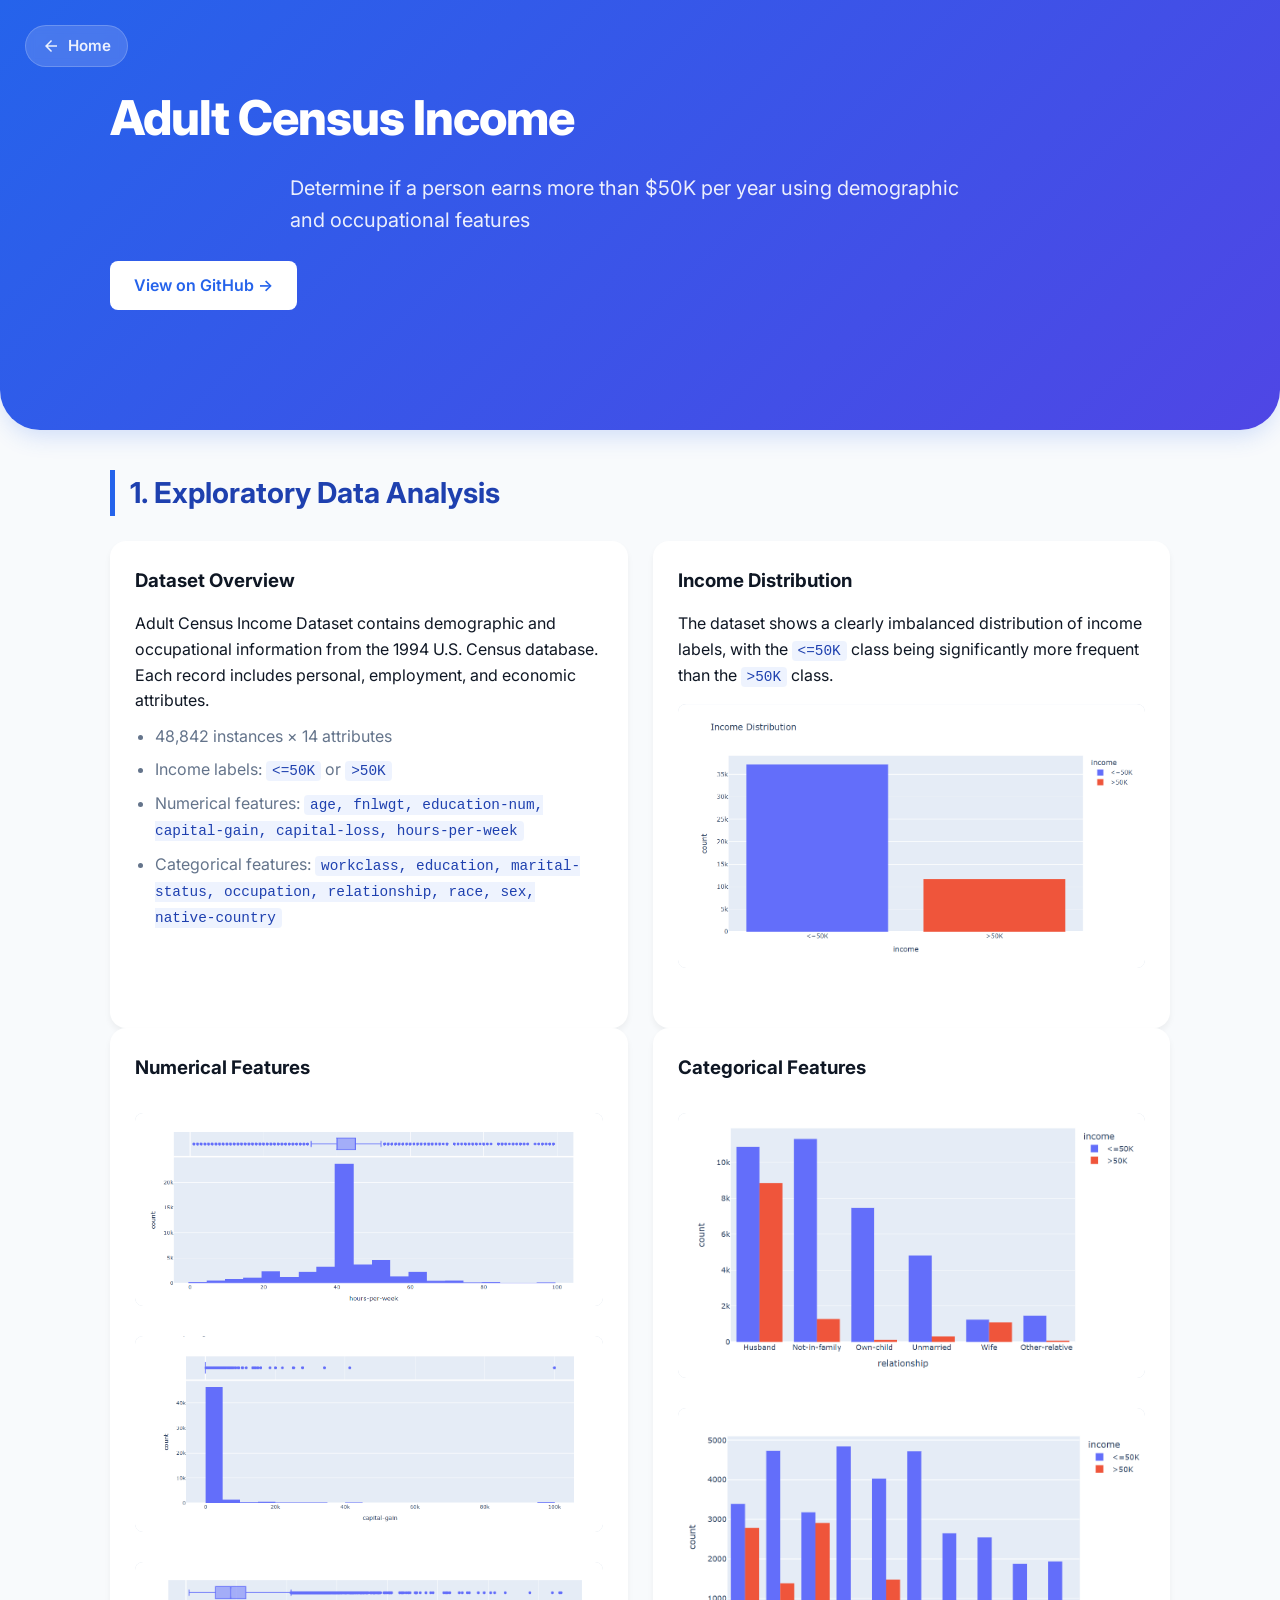
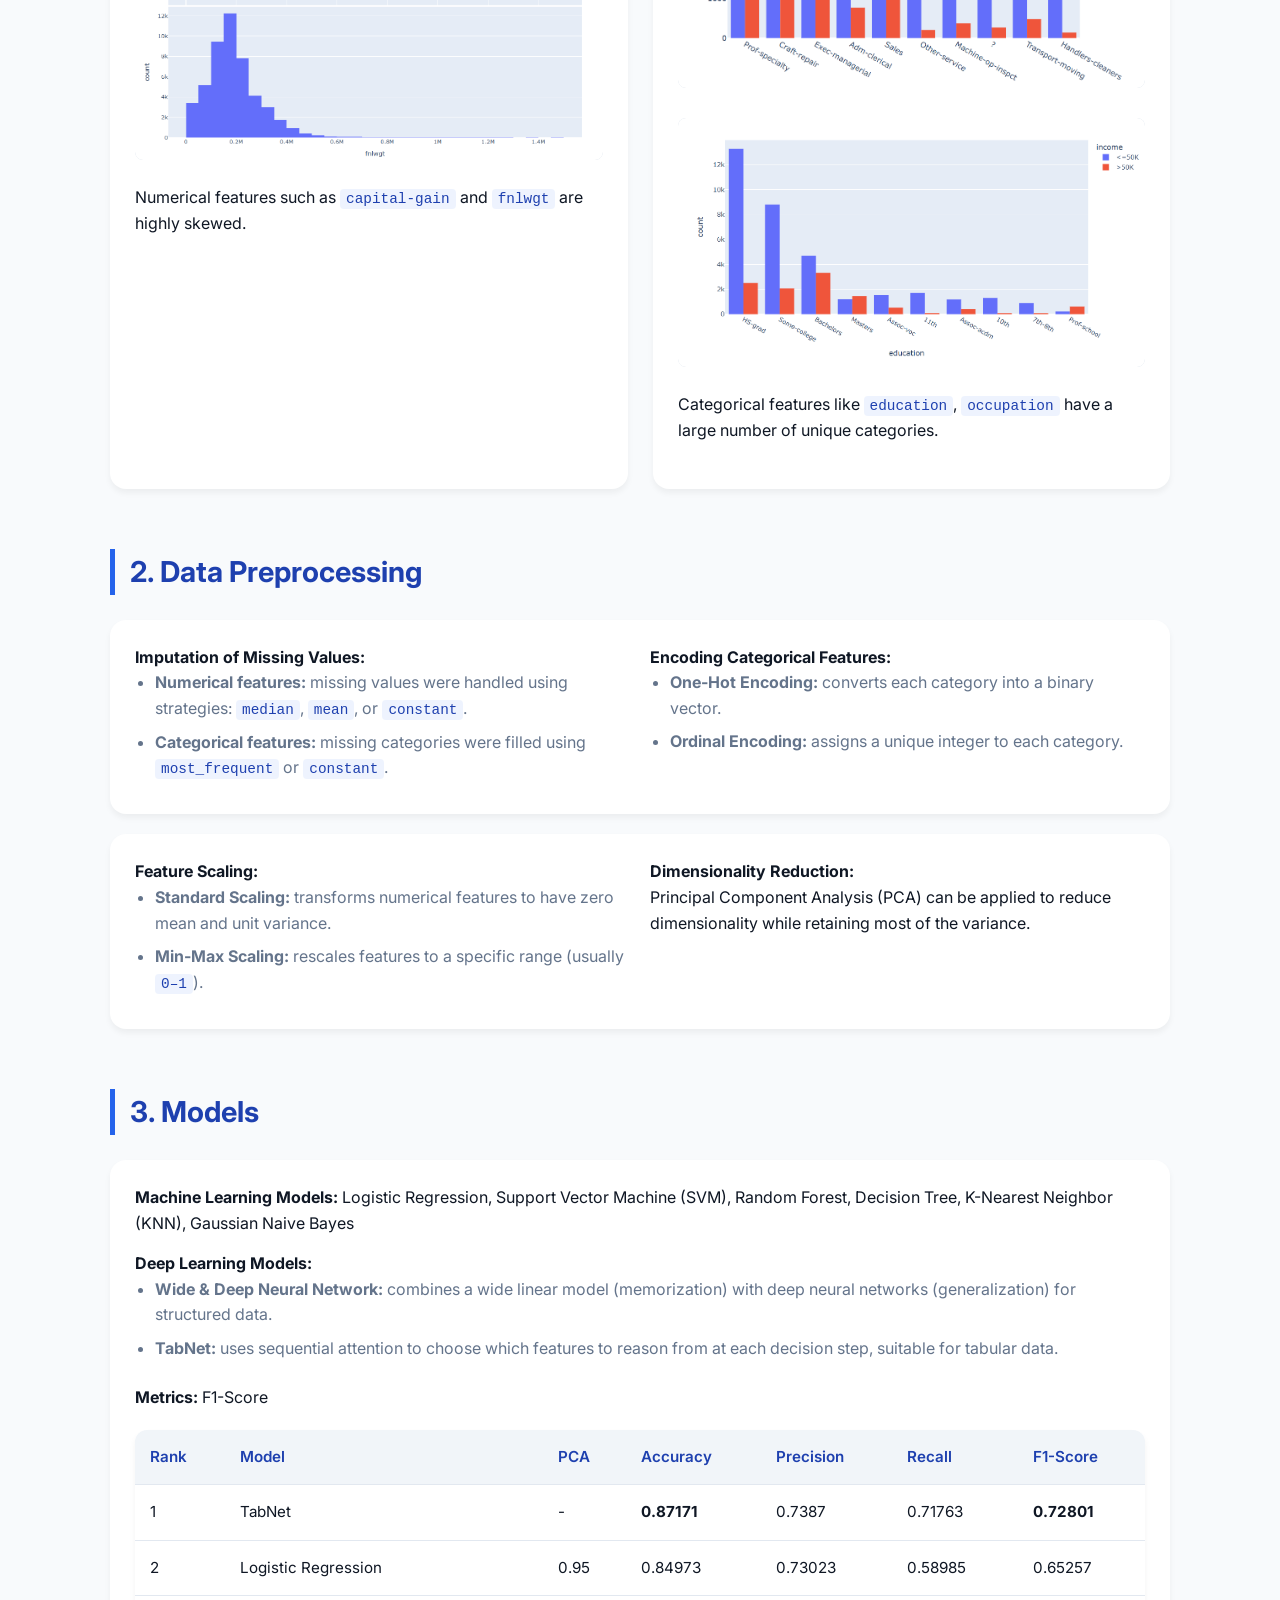
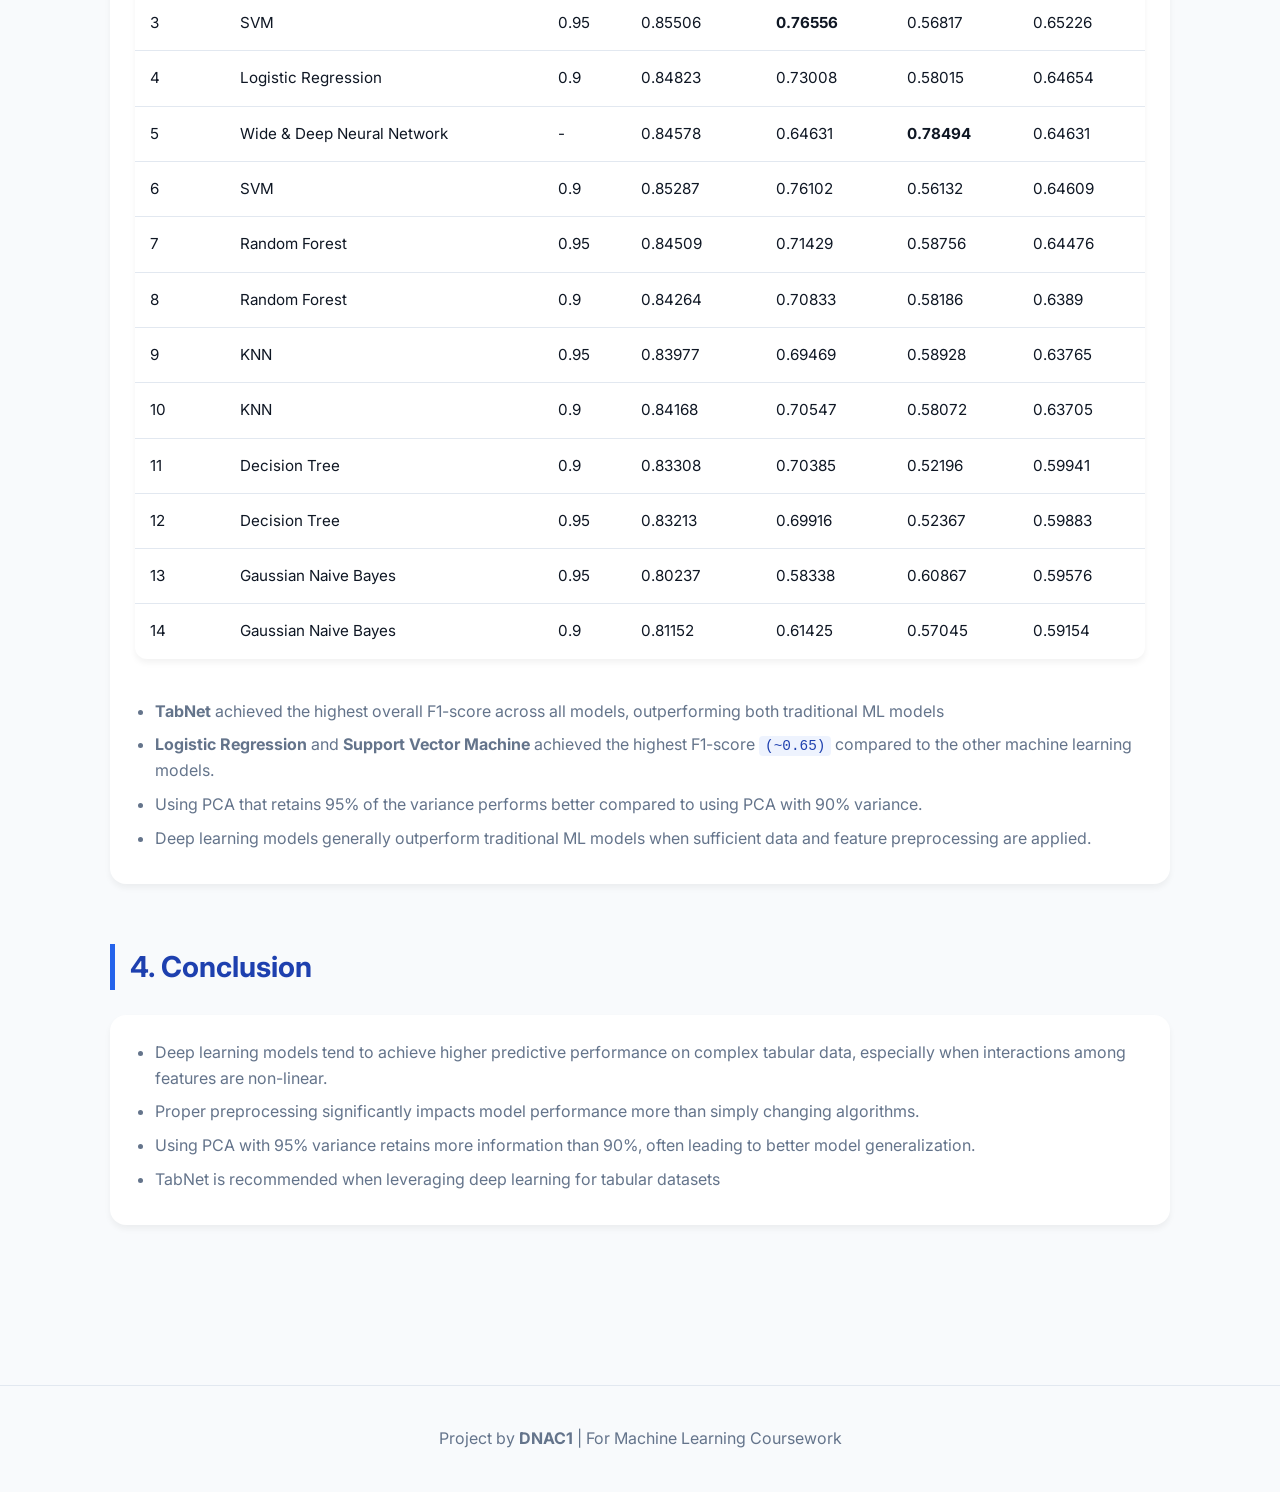
==== commit 6d0ac047: "fix icon" ====
--- a/docs/assignment1.html
+++ b/docs/assignment1.html
@@ -172,7 +172,7 @@
                     <tr>
                         <td>1</td>
                         <td>TabNet</td>
-                        <td>x</td>
+                        <td>-</td>
                         <td><strong>0.87171</strong></td>
                         <td>0.7387</td>
                         <td>0.71763</td>
@@ -208,7 +208,7 @@
                     <tr>
                         <td>5</td>
                         <td>Wide & Deep Neural Network</td>
-                        <td>x</td>
+                        <td>-</td>
                         <td>0.84578</td>
                         <td>0.64631</td>
                         <td><strong>0.78494</strong></td>
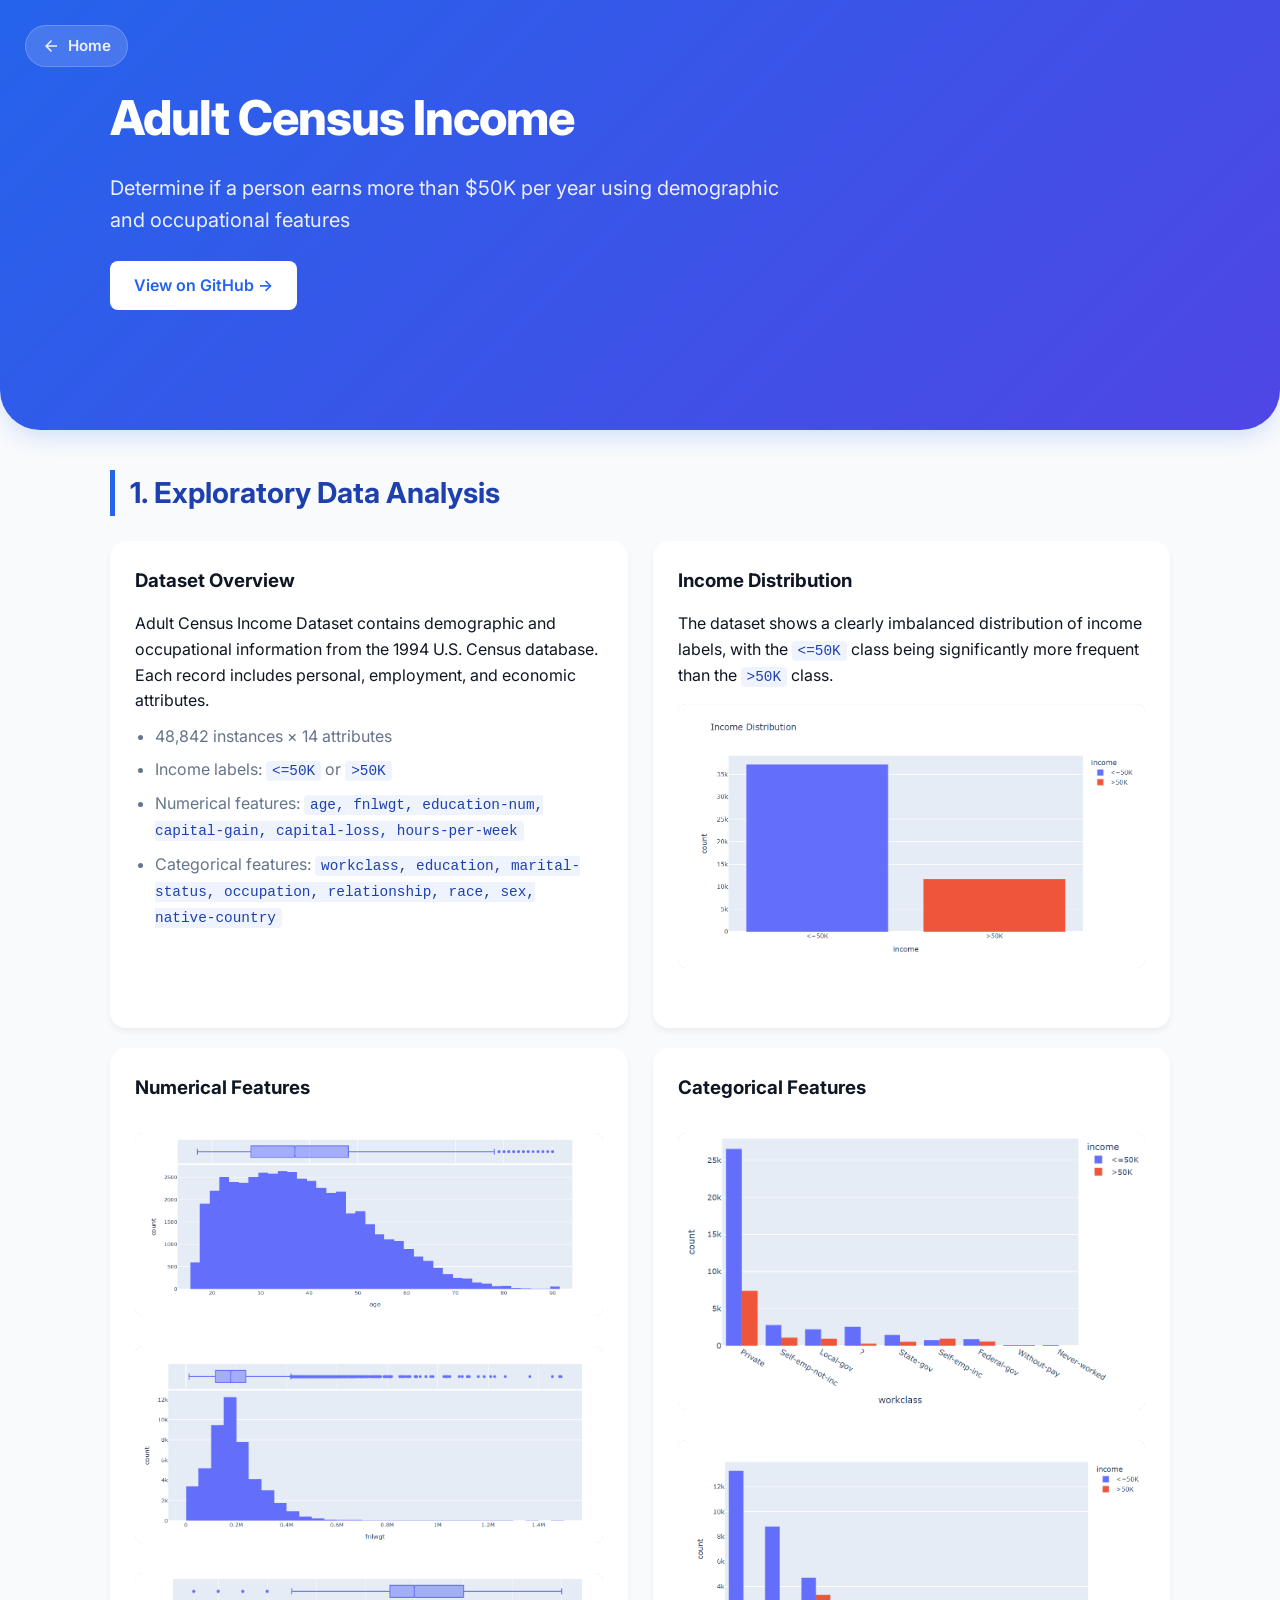
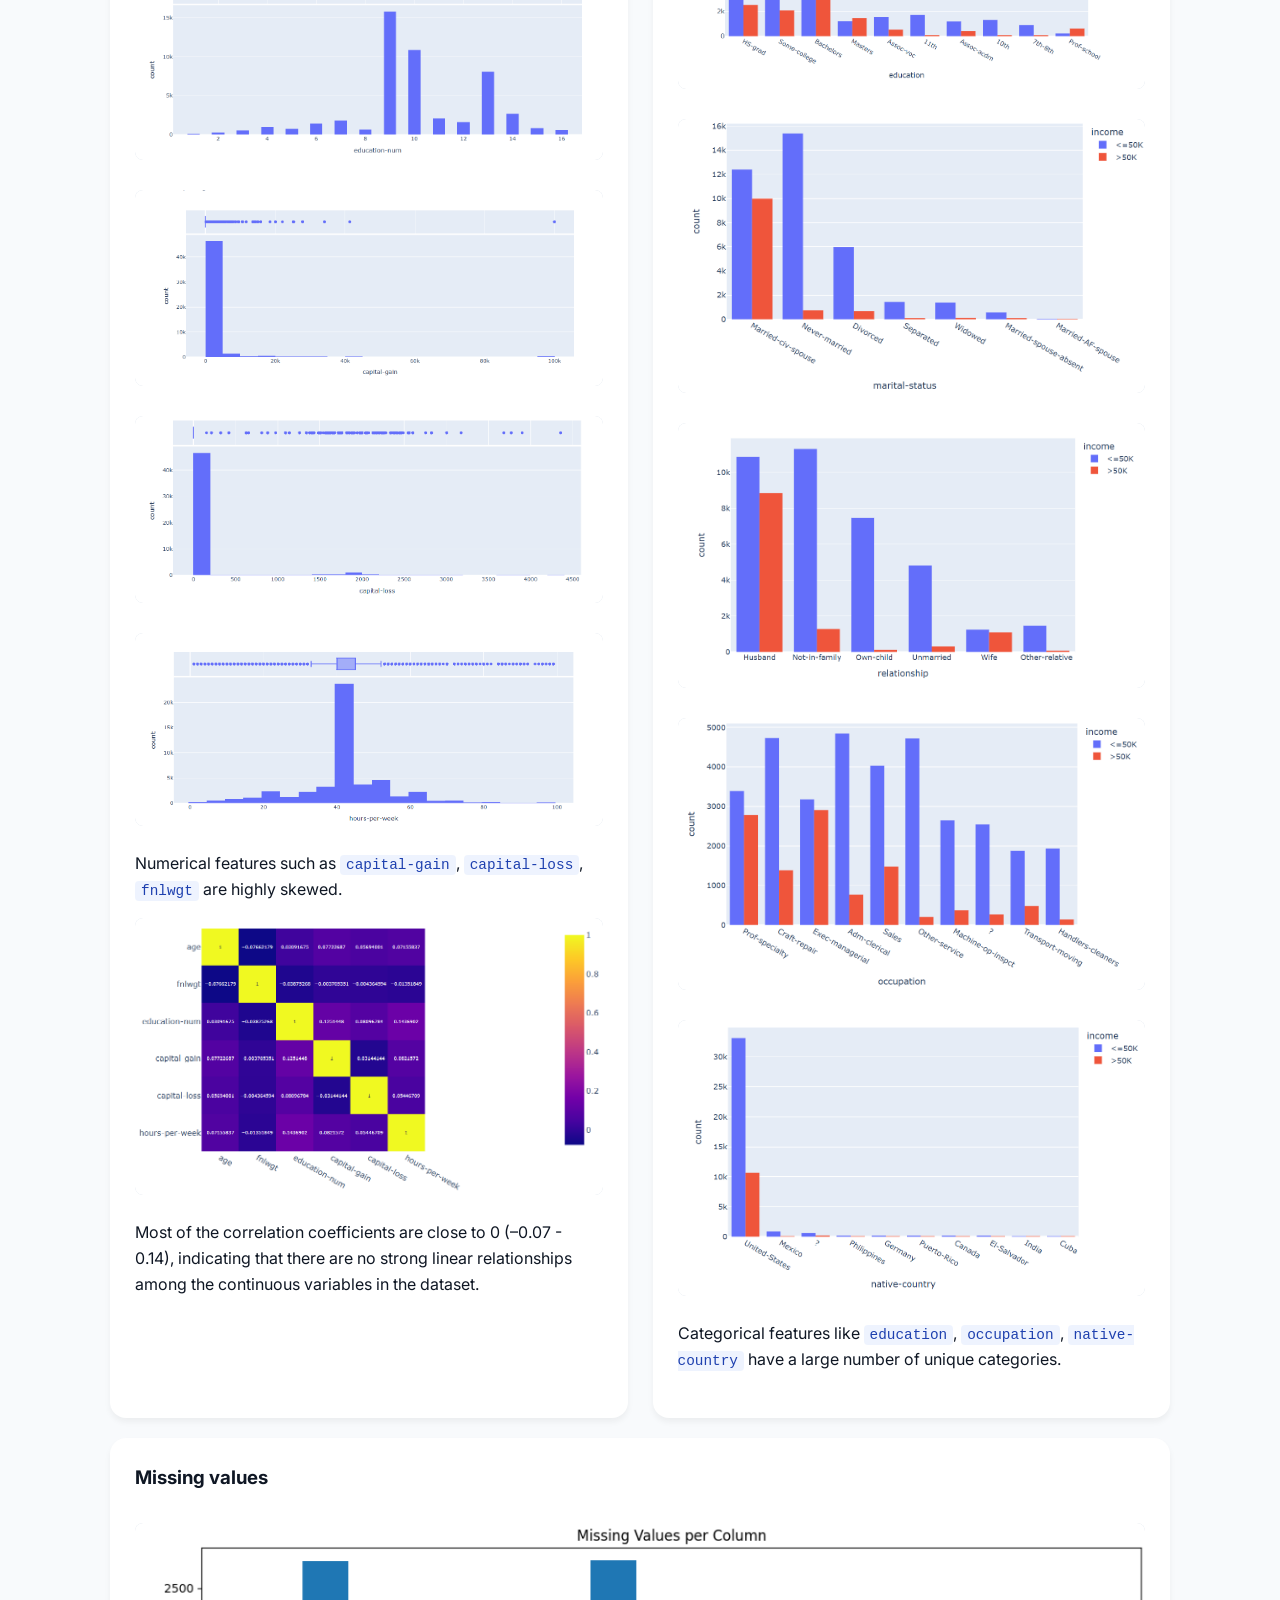
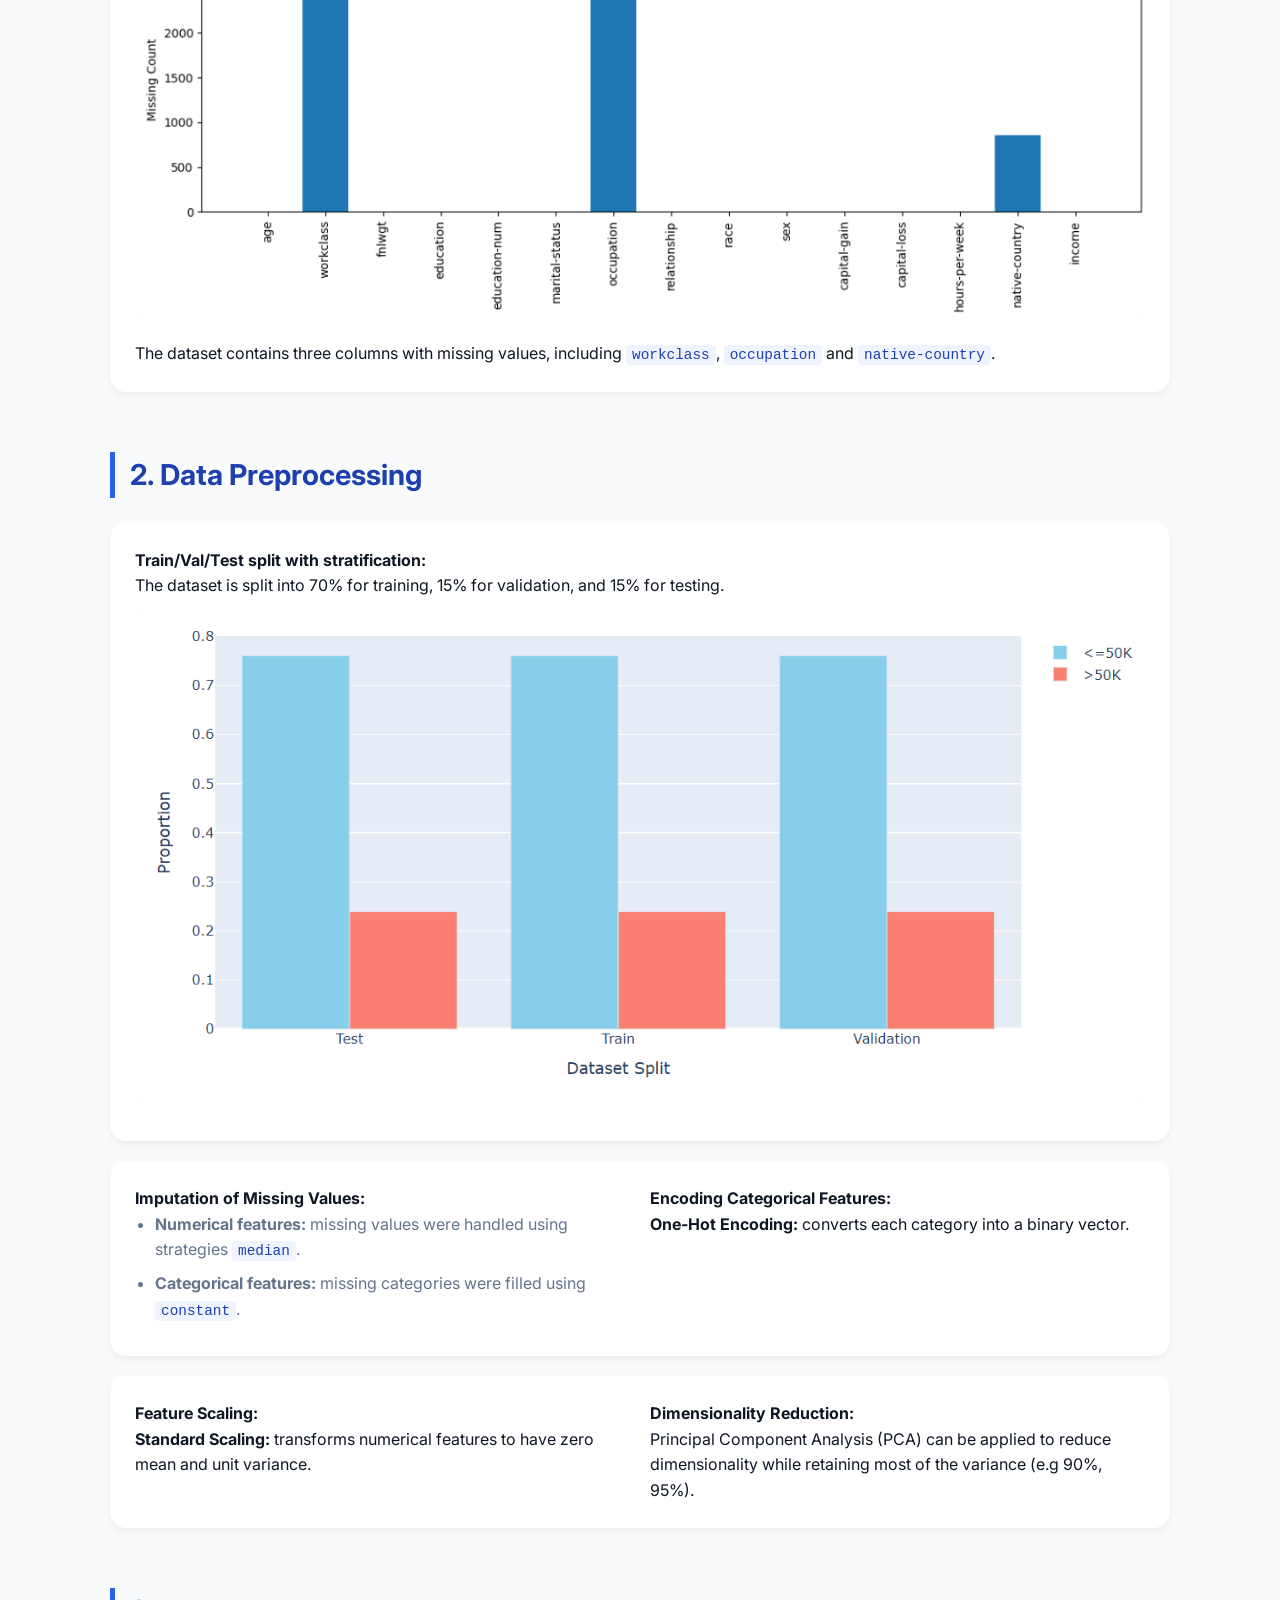
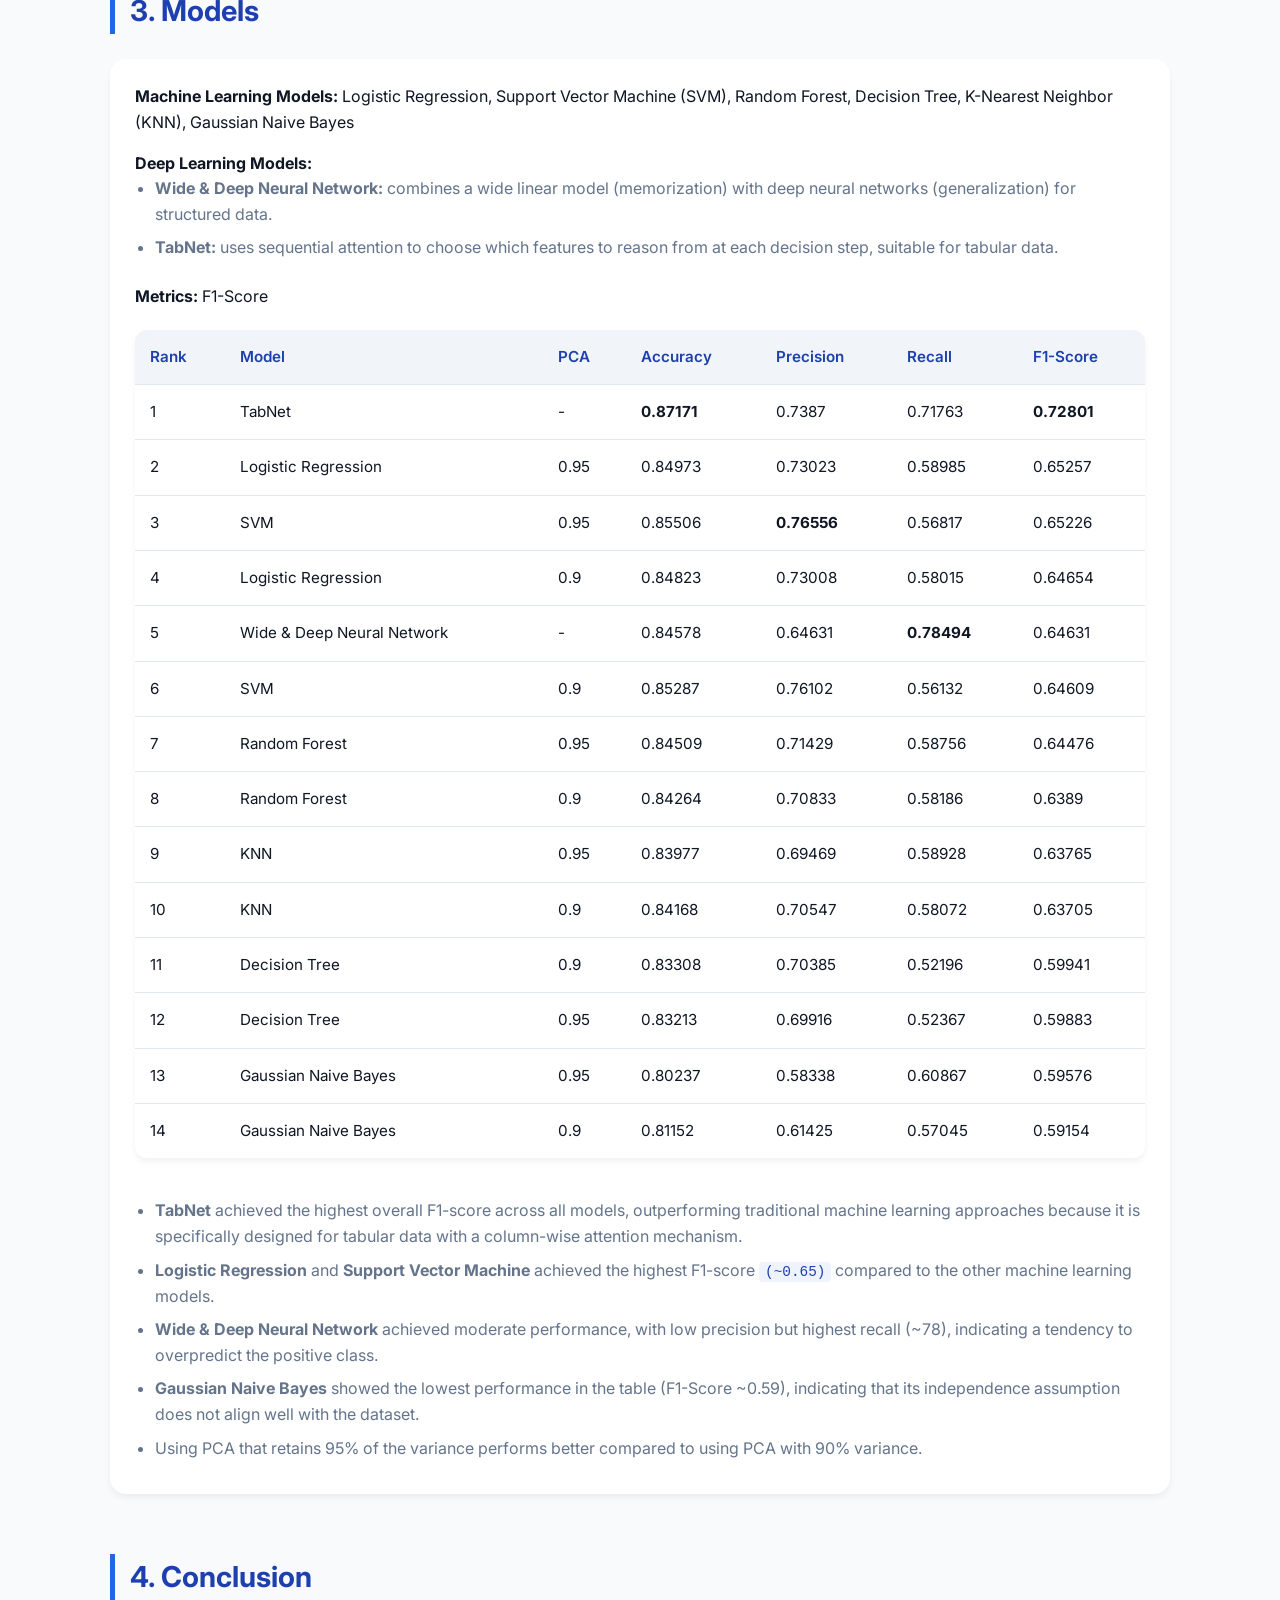
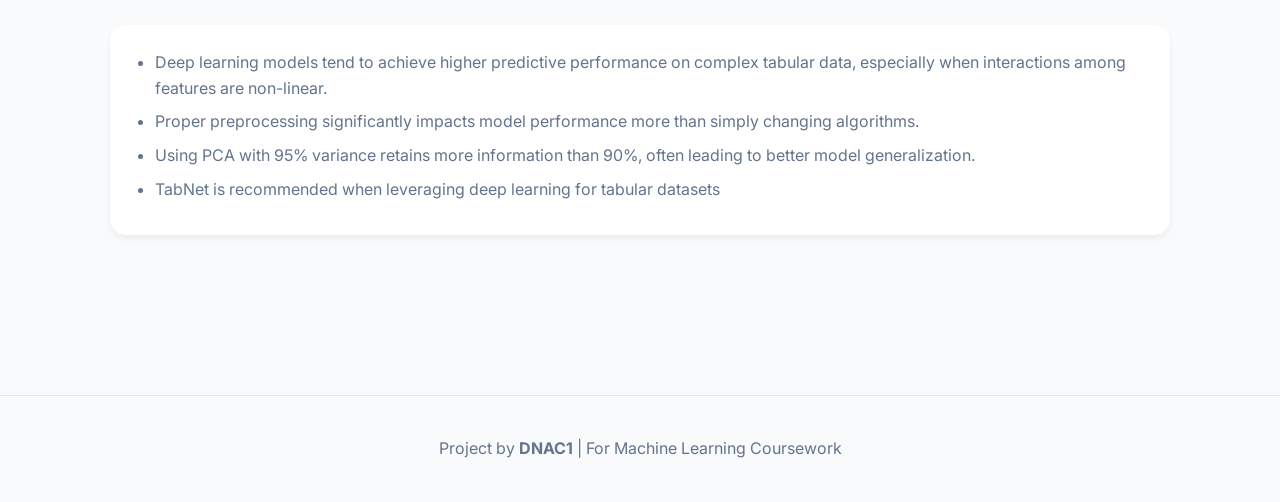
==== commit 3471d456: "assignment1" ====
--- a/docs/assignment1.html
+++ b/docs/assignment1.html
@@ -62,31 +62,60 @@
             <div class="card">
                 <h3>Numerical Features</h3>
                 <div class="img-placeholder">
+                    <img src="assets/assignment1/age.png" alt="hours-per-week Distribution" class="preview-img">
+                </div>
+                <div class="img-placeholder">
+                    <img src="assets/assignment1/fnlwgt.png" alt="fnlwgt Distribution" class="preview-img">
+                </div>
+                <div class="img-placeholder">
+                    <img src="assets/assignment1/edu_num.png" alt="fnlwgt Distribution" class="preview-img">
+                </div>
+                <div class="img-placeholder">
+                    <img src="assets/assignment1/capital-gain.png" alt="capital-gain Distribution" class="preview-img">
+                </div>
+                <div class="img-placeholder">
+                    <img src="assets/assignment1/capital-loss.png" alt="capital-gain Distribution" class="preview-img">
+                </div>
+                <div class="img-placeholder">
                     <img src="assets/assignment1/hours.png" alt="hours-per-week Distribution" class="preview-img">
                 </div>
-                <div class="img-placeholder">
-                    <img src="assets/assignment1/capital-gain.png" alt="capital-gain Distribution" class="preview-img">
-                </div>
-                <div class="img-placeholder">
-                    <img src="assets/assignment1/fnlwgt.png" alt="fnlwgt Distribution" class="preview-img">
-                </div>
-                <p style="margin-top: 10px;">Numerical features such as <code>capital-gain</code> and <code>fnlwgt</code> are highly skewed.</p>
+                <p style="margin-top: 10px;">Numerical features such as <code>capital-gain</code>, <code>capital-loss</code>, <code>fnlwgt</code> are highly skewed.</p>
+                <div class="img-placeholder">
+                    <img src="assets/assignment1/heatmap.png" alt="hours-per-week Distribution" class="preview-img">
+                </div>
+                <p style="margin-top: 10px;">Most of the correlation coefficients are close to 0 (–0.07 - 0.14), indicating that there are no strong linear relationships among the continuous variables in the dataset.</p>
             </div>
 
             <div class="card">
                 <h3>Categorical Features</h3>
                 <div class="img-placeholder">
+                    <img src="assets/assignment1/work-class.png" alt="relationship Distribution" class="preview-img">
+                </div>
+                <div class="img-placeholder">
+                    <img src="assets/assignment1/education.png" alt="education Distribution" class="preview-img">
+                </div>
+                <div class="img-placeholder">
+                    <img src="assets/assignment1/marital.png" alt="education Distribution" class="preview-img">
+                </div>
+                <div class="img-placeholder">
                     <img src="assets/assignment1/relation.png" alt="relationship Distribution" class="preview-img">
                 </div>
                 <div class="img-placeholder">
                     <img src="assets/assignment1/occupation.png" alt="occupation Distribution" class="preview-img">
                 </div>
                 <div class="img-placeholder">
-                    <img src="assets/assignment1/education.png" alt="education Distribution" class="preview-img">
-                </div>
-                <p style="margin-top: 10px;">Categorical features like <code>education</code>, <code>occupation</code> have a large number of unique categories.</p>
-            </div>
-        </div>
+                    <img src="assets/assignment1/native.png" alt="hours-per-week Distribution" class="preview-img">
+                </div>
+                <p style="margin-top: 10px;">Categorical features like <code>education</code>, <code>occupation</code>, <code>native-country</code> have a large number of unique categories.</p>
+            </div>
+        </div>
+        <div class="card">
+                <h3>Missing values</h3>
+                <div class="img-placeholder">
+                    <img src="assets/assignment1/missing-value.png" alt="hours-per-week Distribution" class="preview-img">
+                </div>
+                <p style="margin-top: 10px;">The dataset contains three columns with missing values, including <code>workclass</code>, <code>occupation</code> and <code>native-country</code>.</p>
+            </div>
     </section>
 
 
@@ -100,19 +129,28 @@
         <div class="card">
             <div style="display: flex; flex-wrap: wrap; gap: 20px;">
                 <div style="flex: 1;">
+                    <p><strong>Train/Val/Test split with stratification:</strong></p>
+                    <p>The dataset is split into 70% for training, 15% for validation, and 15% for testing.</p>
+                    <div class="img-placeholder">
+                        <img src="assets/assignment1/split.png" alt="hours-per-week Distribution" class="preview-img">
+                    </div>
+                </div>
+            </div>
+        </div>
+
+        <div class="card">
+            <div style="display: flex; flex-wrap: wrap; gap: 20px;">
+                <div style="flex: 1;">
                     <p><strong>Imputation of Missing Values:</strong></p>
                     <ul style="margin-left: 20px; color: var(--text-muted);">
-                        <li><p><strong>Numerical features:</strong> missing values were handled using strategies: <code>median</code>, <code>mean</code>, or <code>constant</code>.</p></li>
-                        <li><p><strong>Categorical features:</strong> missing categories were filled using <code>most_frequent</code> or <code>constant</code>.</p></li>
+                        <li><p><strong>Numerical features:</strong> missing values were handled using strategies <code>median</code>.</p></li>
+                        <li><p><strong>Categorical features:</strong> missing categories were filled using <code>constant</code>.</p></li>
                     </ul>
                 </div>
 
                 <div style="flex: 1;">
                     <p><strong>Encoding Categorical Features:</strong></p>
-                    <ul style="margin-left: 20px; color: var(--text-muted);">
-                        <li><p><strong>One-Hot Encoding:</strong> converts each category into a binary vector.</p></li>
-                        <li><p><strong>Ordinal Encoding:</strong> assigns a unique integer to each category.</p></li>
-                    </ul>
+                    <p><strong>One-Hot Encoding:</strong> converts each category into a binary vector.</p>
                 </div>
             </div>
         </div>
@@ -121,15 +159,12 @@
             <div style="display: flex; flex-wrap: wrap; gap: 20px;">
                 <div style="flex: 1;">
                     <p><strong>Feature Scaling:</strong></p>
-                    <ul style="margin-left: 20px; color: var(--text-muted);">
-                        <li><p><strong>Standard Scaling:</strong> transforms numerical features to have zero mean and unit variance.</p></li>
-                        <li><p><strong>Min-Max Scaling:</strong> rescales features to a specific range (usually <code>0–1</code>).</p></li>
-                    </ul>
+                    <p><strong>Standard Scaling:</strong> transforms numerical features to have zero mean and unit variance.</p>
                 </div>
 
                 <div style="flex: 1;">
                     <p><strong>Dimensionality Reduction:</strong></p>
-                    <p>Principal Component Analysis (PCA) can be applied to reduce dimensionality while retaining most of the variance.</p>
+                    <p>Principal Component Analysis (PCA) can be applied to reduce dimensionality while retaining most of the variance (e.g 90%, 95%).</p>
                 </div>
             </div>
         </div>
@@ -299,10 +334,11 @@
             </table>
 
             <ul style="margin-left: 20px; color: var(--text-muted); margin-top: 20px;">
-                <li><p><strong>TabNet</strong> achieved the highest overall F1-score across all models, outperforming both traditional ML models</p></li>
+                <li><p><strong>TabNet</strong> achieved the highest overall F1-score across all models, outperforming traditional machine learning approaches because it is specifically designed for tabular data with a column-wise attention mechanism.</p></li>
                 <li><p><strong>Logistic Regression</strong> and <strong>Support Vector Machine</strong> achieved the highest F1-score <code>(~0.65)</code> compared to the other machine learning models.</p></li>
+                <li><p><strong>Wide & Deep Neural Network</strong> achieved moderate performance, with low precision but highest recall (~78), indicating a tendency to overpredict the positive class.</p></li>
+                <li><p><strong>Gaussian Naive Bayes</strong> showed the lowest performance in the table (F1-Score ~0.59), indicating that its independence assumption does not align well with the dataset.</p></li>
                 <li><p>Using PCA that retains 95% of the variance performs better compared to using PCA with 90% variance.</p></li>
-                <li><p>Deep learning models generally outperform traditional ML models when sufficient data and feature preprocessing are applied.</p></li>
             </ul>
 
         </div>
--- a/docs/style.css
+++ b/docs/style.css
@@ -32,7 +32,7 @@
     border-radius: 0 0 40px 40px;
     box-shadow: 0 10px 25px -5px rgba(37, 99, 235, 0.2);
     position: relative;
-    text-align: center; /* Default center for index */
+    text-align: center;
 }
 
 /* For assignment pages that need left alignment inside the header container */
@@ -52,7 +52,10 @@
     font-size: 1.25rem;
     opacity: 0.9;
     max-width: 700px;
-    margin: 0 auto; /* Centers the subtitle if text-align is center */
+}
+
+.subtitle.text-center {
+    margin: 0 auto;
 }
 
 /* Home Button */
@@ -138,6 +141,7 @@
     display: grid;
     grid-template-columns: repeat(auto-fit, minmax(280px, 1fr));
     gap: 25px;
+    margin-bottom: 20px;
 }
 
 .card {
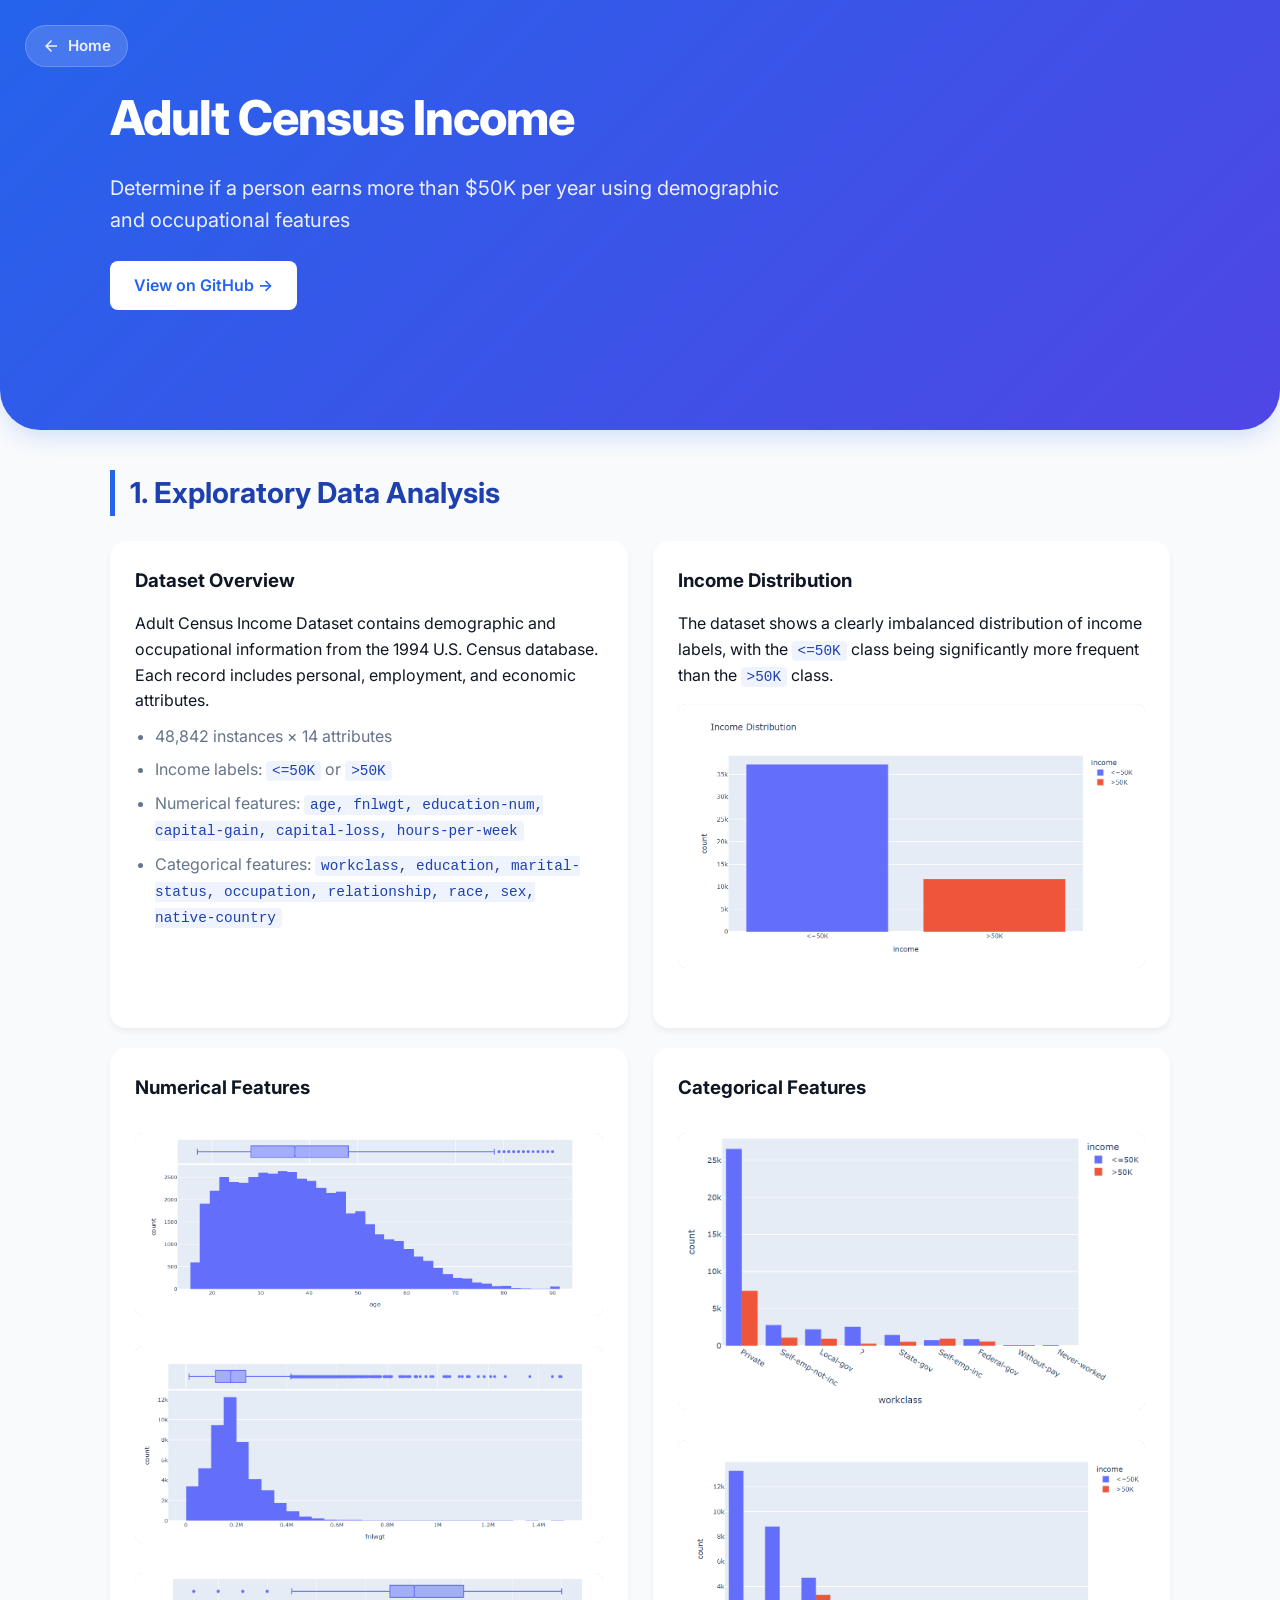
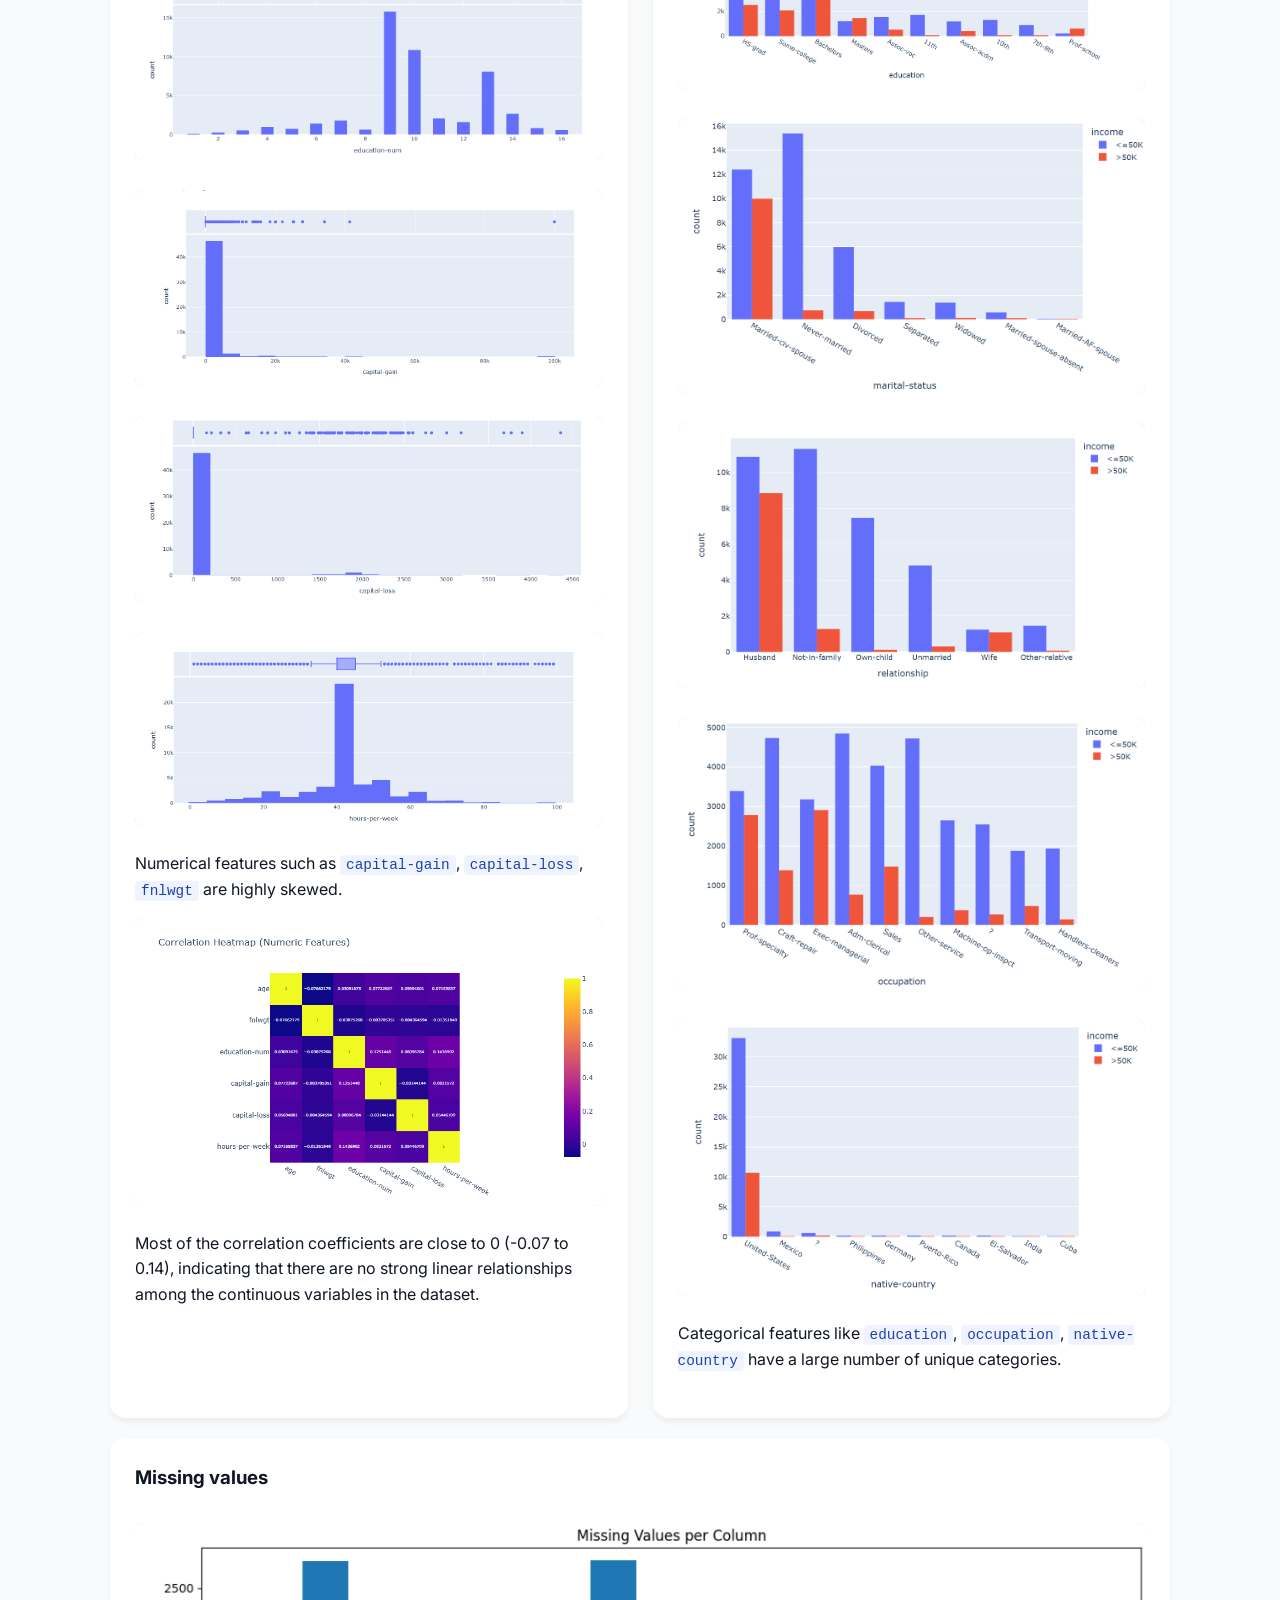
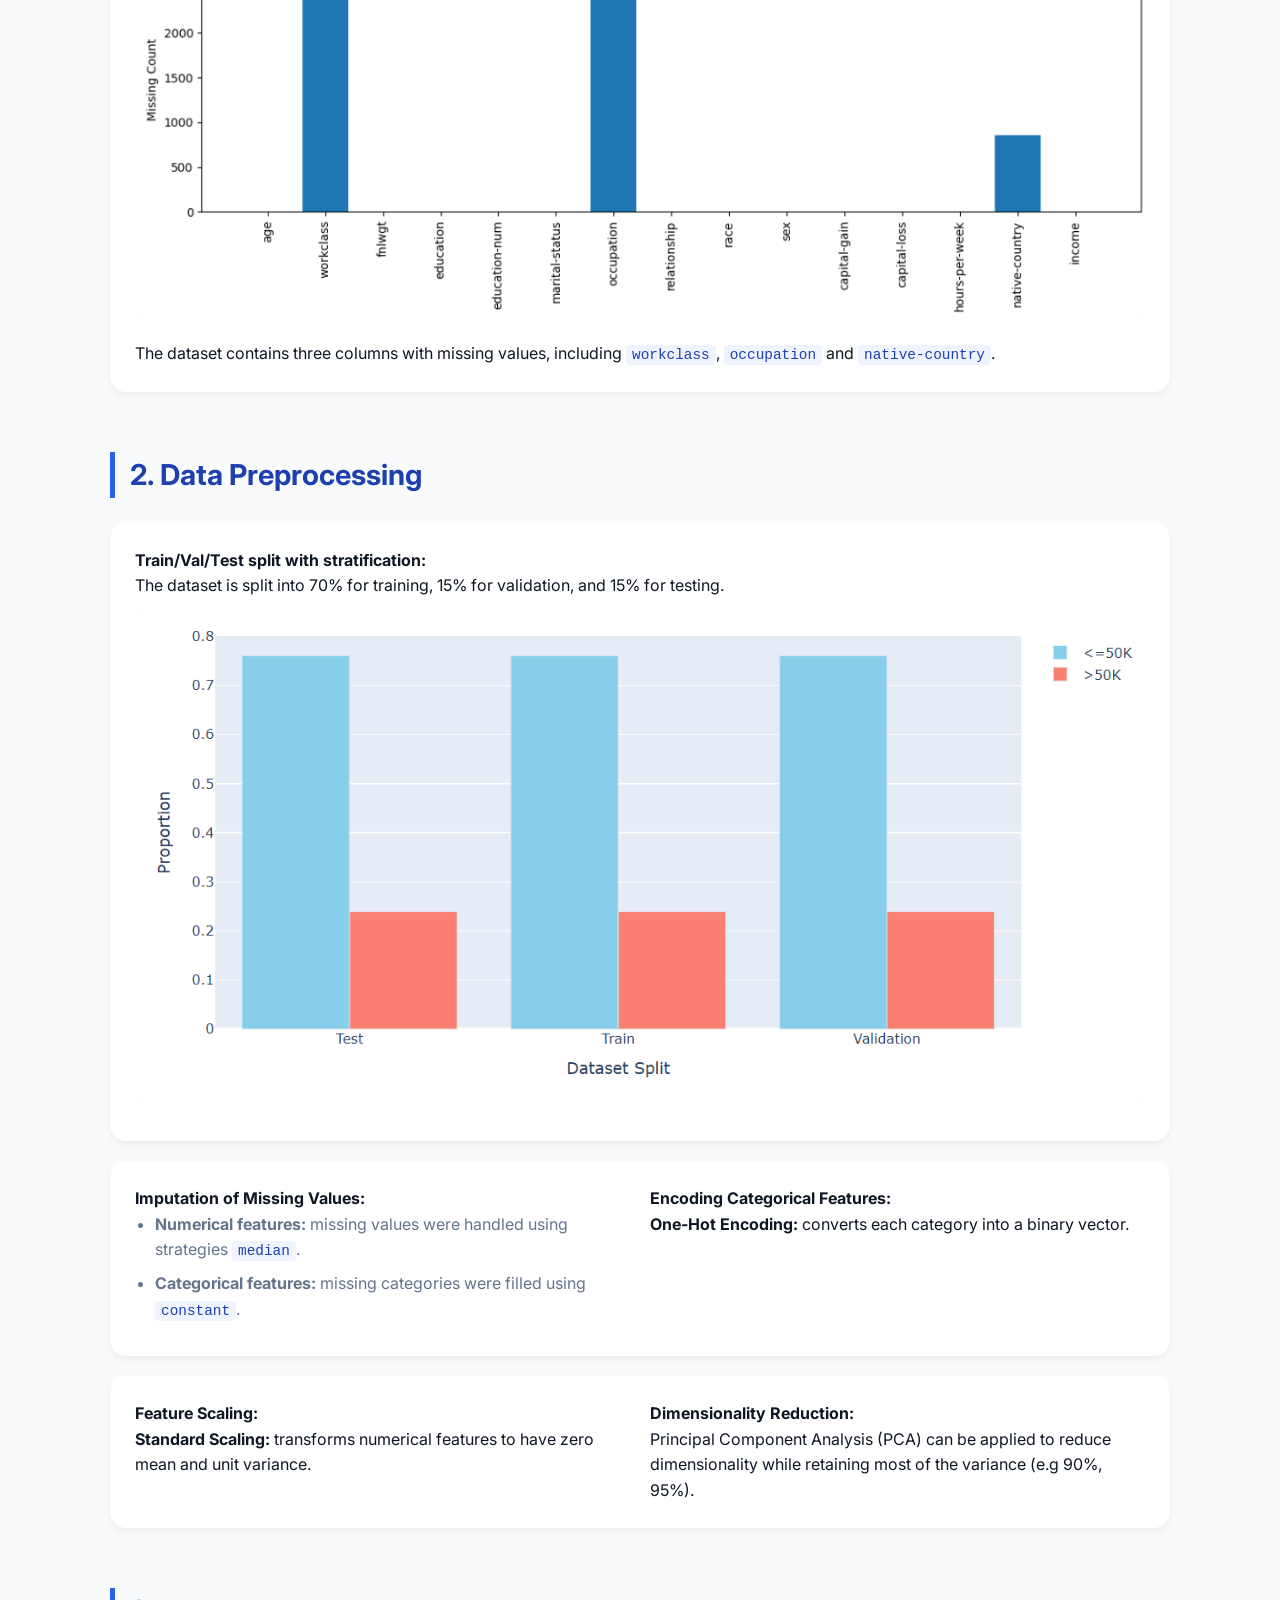
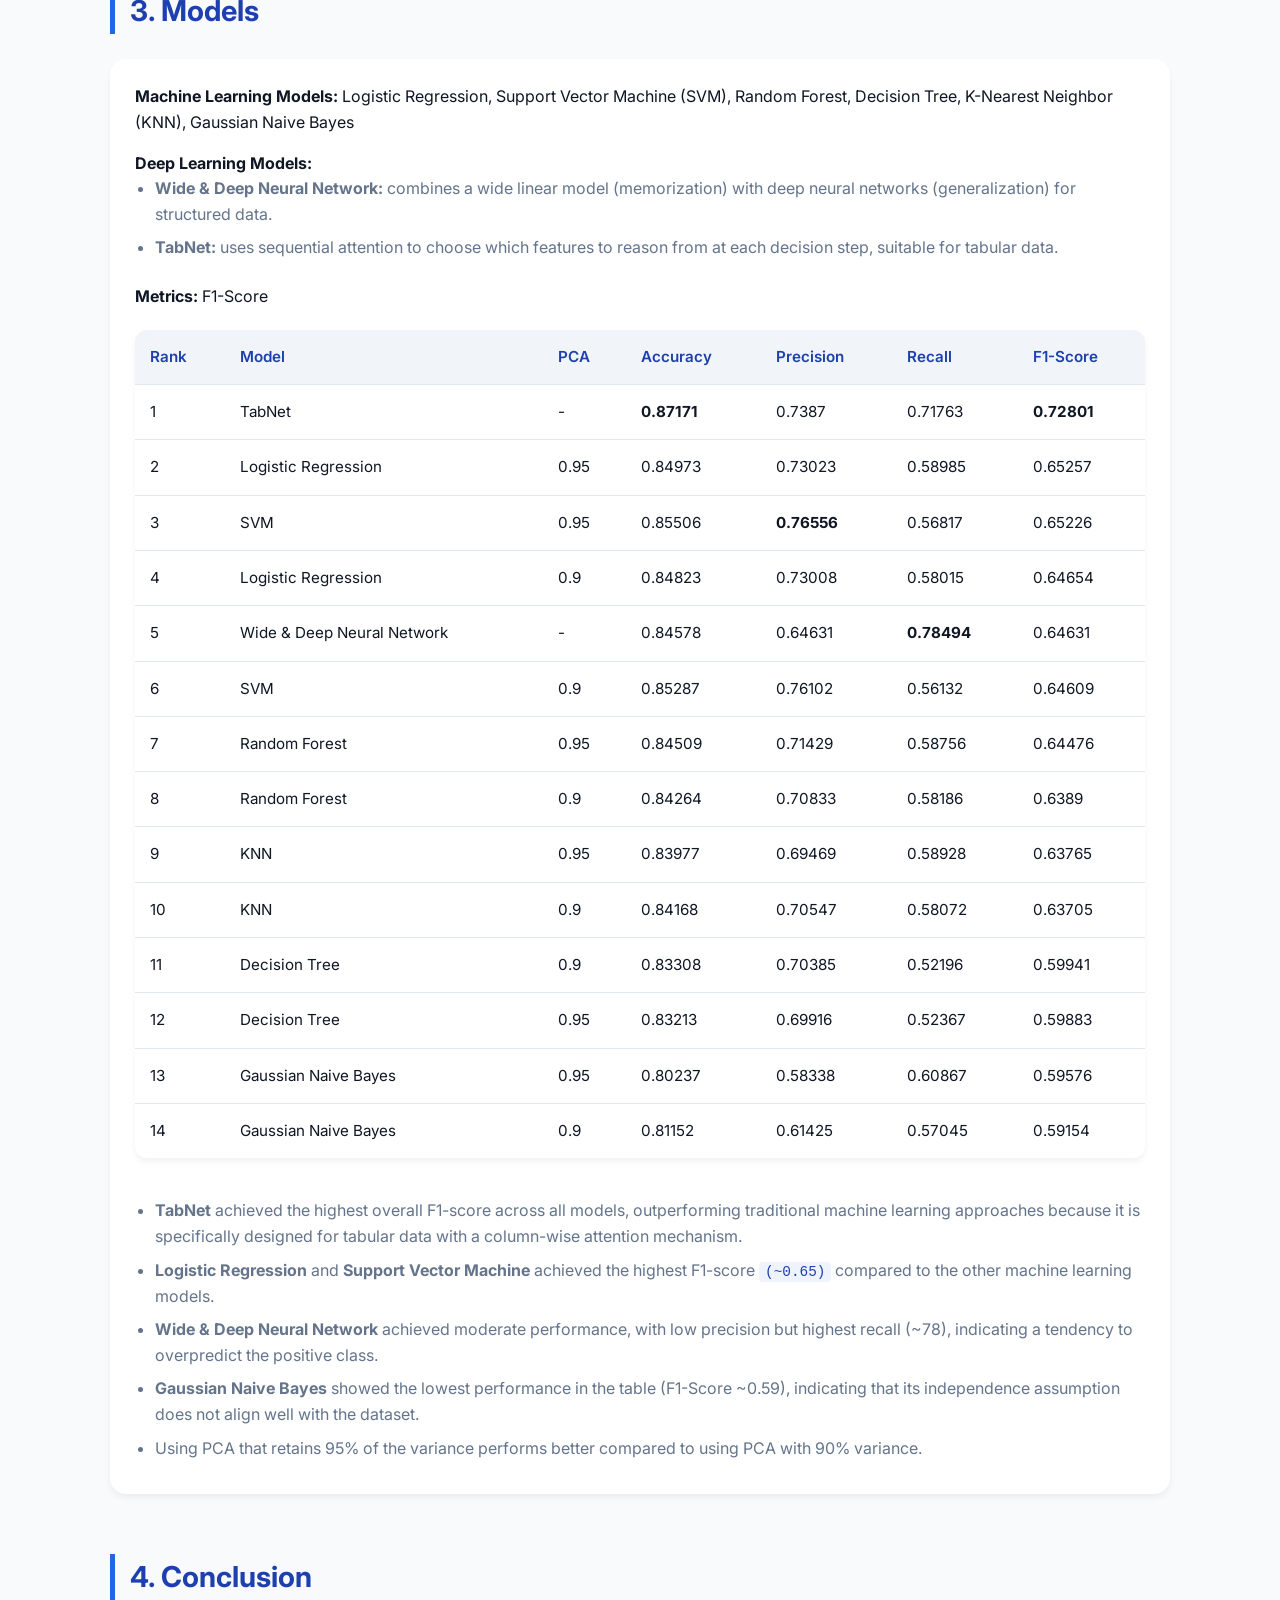
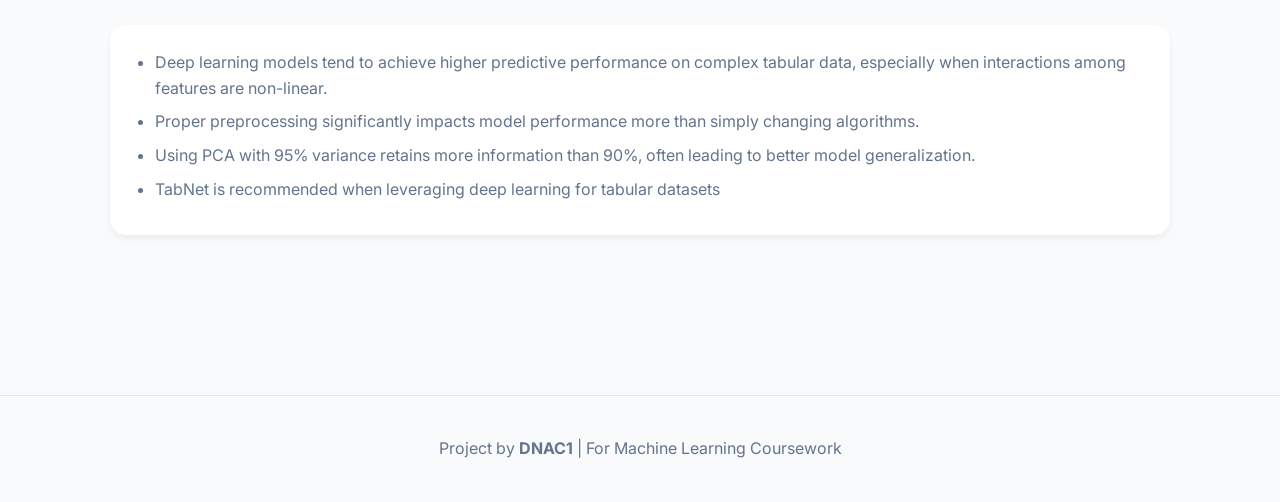
==== commit b7319bcd: "combine tables in btl3" ====
--- a/docs/assignment1.html
+++ b/docs/assignment1.html
@@ -83,7 +83,7 @@
                 <div class="img-placeholder">
                     <img src="assets/assignment1/heatmap.png" alt="hours-per-week Distribution" class="preview-img">
                 </div>
-                <p style="margin-top: 10px;">Most of the correlation coefficients are close to 0 (–0.07 - 0.14), indicating that there are no strong linear relationships among the continuous variables in the dataset.</p>
+                <p style="margin-top: 10px;">Most of the correlation coefficients are close to 0 (-0.07 to 0.14), indicating that there are no strong linear relationships among the continuous variables in the dataset.</p>
             </div>
 
             <div class="card">
